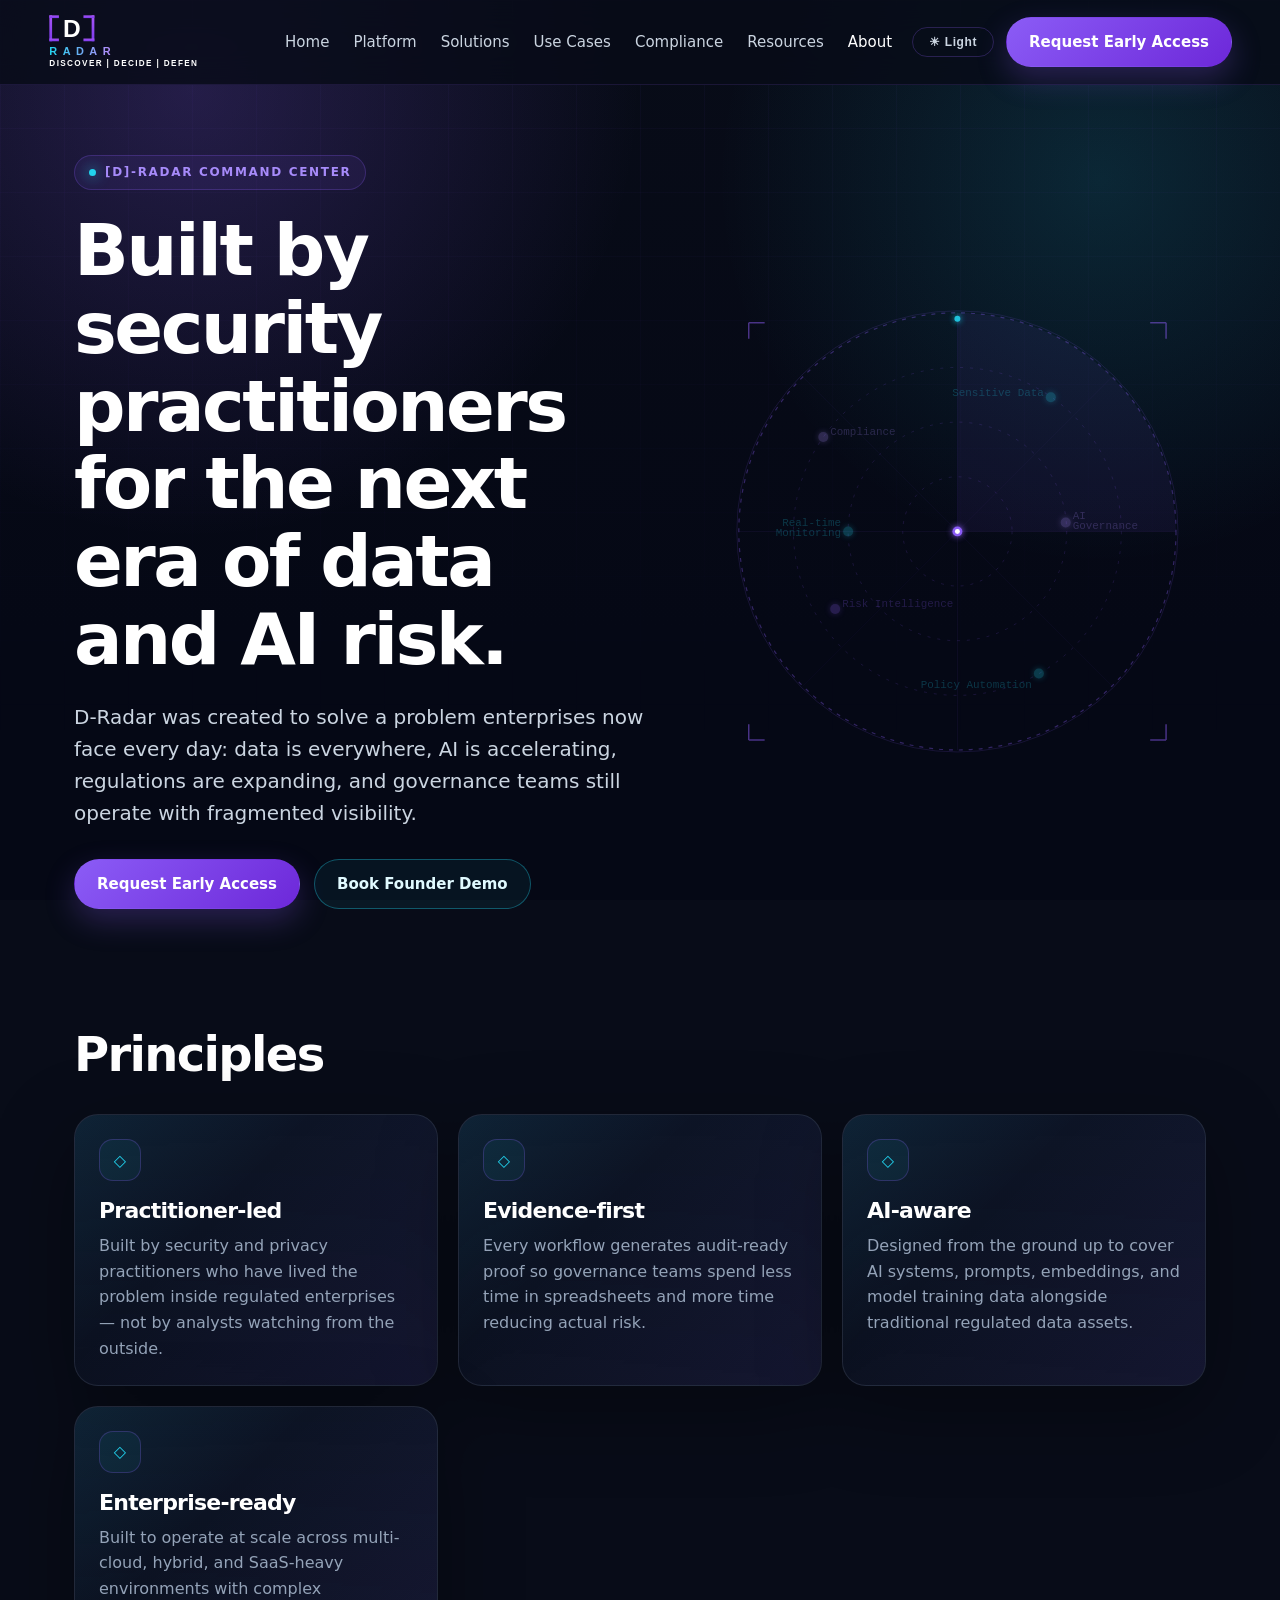
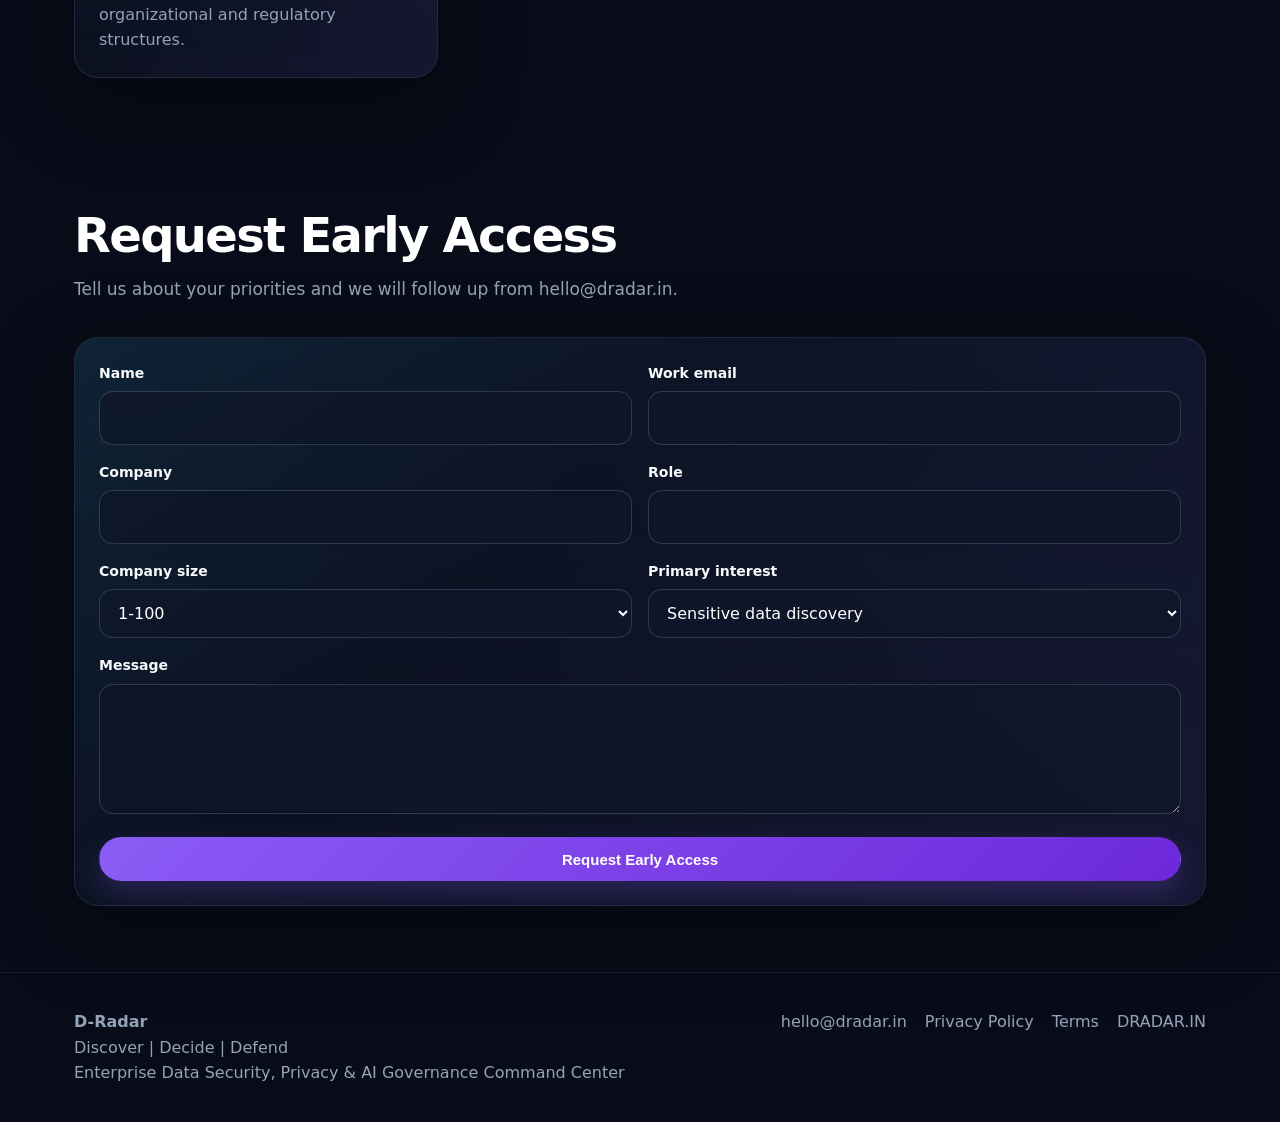
==== about.html @ 96e8c616 "Move Sensitive Data and Risk Intelligence labels inside radar circle Flipped text-anchor direction s" ====
<!DOCTYPE html><html lang="en"><head><meta charset="UTF-8"><meta name="viewport" content="width=device-width, initial-scale=1.0"><title>About & Contact — D-Radar</title><meta name="description" content="Learn about D-Radar and request early access or a founder demo."><meta property="og:title" content="About & Contact — D-Radar"><meta property="og:description" content="Learn about D-Radar and request early access or a founder demo."><meta property="og:type" content="website"><meta property="og:url" content="https://dradar.in/about.html"><meta property="og:site_name" content="D-Radar"><link rel="canonical" href="https://dradar.in/about.html"><link rel="stylesheet" href="styles.css"></head><body><a class="skip-link" href="#main">Skip to content</a><header class="navbar"><div class="nav-inner"><a class="logo" href="index.html" aria-label="D-Radar home"><svg viewBox="0 0 220 82" fill="none" xmlns="http://www.w3.org/2000/svg" aria-hidden="true"><defs><linearGradient id="bracketGrad" x1="0" y1="0" x2="0" y2="1"><stop offset="0%" stop-color="#a855f7"/><stop offset="100%" stop-color="#7c3aed"/></linearGradient><linearGradient id="textGrad" x1="0" y1="0" x2="1" y2="0"><stop offset="0%" stop-color="#22d3ee"/><stop offset="100%" stop-color="#c084fc"/></linearGradient></defs><rect x="2" y="2" width="4" height="38" fill="url(#bracketGrad)"/><rect x="2" y="2" width="14" height="4" fill="url(#bracketGrad)"/><rect x="2" y="36" width="14" height="4" fill="url(#bracketGrad)"/><rect x="64" y="2" width="4" height="38" fill="url(#bracketGrad)"/><rect x="52" y="2" width="16" height="4" fill="url(#bracketGrad)"/><rect x="52" y="36" width="16" height="4" fill="url(#bracketGrad)"/><text x="35" y="34" font-family="Arial Black,Arial,sans-serif" font-weight="900" font-size="36" fill="white" text-anchor="middle" class="logo-d">D</text><text x="2" y="60" font-family="Arial,sans-serif" font-weight="700" font-size="16" fill="url(#textGrad)" letter-spacing="8">RADAR</text><text x="2" y="77" font-family="Arial,sans-serif" font-weight="700" font-size="12" fill="white" letter-spacing="2" class="logo-tagline">DISCOVER | DECIDE | DEFEND</text></svg></a><nav class="nav-links" id="nav-links" aria-label="Primary navigation"><a href="index.html">Home</a><a href="platform.html" >Platform</a><a href="solutions.html" >Solutions</a><a href="use-cases.html" >Use Cases</a><a href="compliance.html" >Compliance</a><a href="resources.html" >Resources</a><a href="about.html" aria-current="page">About</a></nav><div class="nav-actions"><button id="theme-toggle" class="theme-toggle">☀ Light</button><a class="btn btn-primary" href="about.html#contact">Request Early Access</a><button class="menu-toggle" type="button" aria-label="Open navigation menu" aria-controls="nav-links" aria-expanded="false">Menu</button></div></div></header><main id="main"><section class="hero"><div class="container hero-grid"><div><span class="eyebrow"><span class="dot"></span>[D]-Radar Command Center</span><h1>Built by security practitioners for the next era of data and AI risk.</h1><p class="lead">D-Radar was created to solve a problem enterprises now face every day: data is everywhere, AI is accelerating, regulations are expanding, and governance teams still operate with fragmented visibility.</p><div class="hero-actions"><a class="btn btn-primary" href="about.html#contact">Request Early Access</a><a class="btn btn-secondary" href="about.html#contact">Book Founder Demo</a></div></div><div class="radar-panel" aria-hidden="true"><svg class="radar-svg-panel" viewBox="0 0 500 500" fill="none" xmlns="http://www.w3.org/2000/svg"><defs><filter id="pLG" x="-50%" y="-50%" width="200%" height="200%"><feGaussianBlur stdDeviation="3" result="blur"/><feMerge><feMergeNode in="blur"/><feMergeNode in="SourceGraphic"/></feMerge></filter><filter id="pBG" x="-100%" y="-100%" width="300%" height="300%"><feGaussianBlur stdDeviation="3" result="blur"/><feMerge><feMergeNode in="blur"/><feMergeNode in="SourceGraphic"/></feMerge></filter><clipPath id="pClip"><circle cx="250" cy="250" r="220"/></clipPath></defs><circle cx="250" cy="250" r="222" stroke="#8b5cf6" stroke-width="1" stroke-opacity="0.15"/><circle cx="250" cy="250" r="220" stroke="#8b5cf6" stroke-width="1.2" stroke-opacity="0.35" stroke-dasharray="4 6"/><circle cx="250" cy="250" r="165" stroke="#8b5cf6" stroke-width="0.8" stroke-opacity="0.2" stroke-dasharray="3 7"/><circle cx="250" cy="250" r="110" stroke="#8b5cf6" stroke-width="0.8" stroke-opacity="0.2" stroke-dasharray="3 7"/><circle cx="250" cy="250" r="55" stroke="#8b5cf6" stroke-width="0.8" stroke-opacity="0.2" stroke-dasharray="3 7"/><line x1="30" y1="250" x2="470" y2="250" stroke="#8b5cf6" stroke-width="0.5" stroke-opacity="0.15"/><line x1="250" y1="30" x2="250" y2="470" stroke="#8b5cf6" stroke-width="0.5" stroke-opacity="0.15"/><line x1="94" y1="94" x2="406" y2="406" stroke="#8b5cf6" stroke-width="0.4" stroke-opacity="0.1"/><line x1="406" y1="94" x2="94" y2="406" stroke="#8b5cf6" stroke-width="0.4" stroke-opacity="0.1"/><g class="ssweep" style="transform-origin:250px 250px"><path d="M250,250 L250,30 A220,220,0,0,1,470,250 Z" fill="#8b5cf6" fill-opacity="0.07" clip-path="url(#pClip)"/><line x1="250" y1="250" x2="250" y2="32" stroke="#22d3ee" stroke-width="1.8" stroke-linecap="round" filter="url(#pLG)" stroke-opacity="0.95"/><circle cx="250" cy="36" r="3" fill="#22d3ee" filter="url(#pBG)" opacity="0.9"/></g><g class="sblip" style="animation-delay:0.58s"><circle cx="344" cy="115" r="5" fill="#22d3ee" filter="url(#pBG)"/><text x="337" y="114" font-size="11" fill="#22d3ee" fill-opacity="0.9" font-family="monospace" text-anchor="end" class="rl">Sensitive Data</text></g><g class="sblip" style="animation-delay:1.58s"><circle cx="359" cy="241" r="5" fill="#a78bfa" filter="url(#pBG)"/><text font-size="11" fill="#a78bfa" fill-opacity="0.9" font-family="monospace" text-anchor="start" class="rl"><tspan x="366" y="238">AI</tspan><tspan x="366" dy="10">Governance</tspan></text></g><g class="sblip" style="animation-delay:2.50s"><circle cx="332" cy="393" r="5" fill="#22d3ee" filter="url(#pBG)"/><text x="325" y="408" font-size="11" fill="#22d3ee" fill-opacity="0.9" font-family="monospace" text-anchor="end" class="rl">Policy Automation</text></g><g class="sblip" style="animation-delay:3.50s"><circle cx="127" cy="328" r="5" fill="#8b5cf6" filter="url(#pBG)"/><text x="134" y="326" font-size="11" fill="#8b5cf6" fill-opacity="0.9" font-family="monospace" text-anchor="start" class="rl">Risk Intelligence</text></g><g class="sblip" style="animation-delay:4.50s"><circle cx="140" cy="250" r="5" fill="#22d3ee" filter="url(#pBG)"/><text font-size="11" fill="#22d3ee" fill-opacity="0.9" font-family="monospace" text-anchor="end" class="rl"><tspan x="133" y="245">Real-time</tspan><tspan x="133" dy="10">Monitoring</tspan></text></g><g class="sblip" style="animation-delay:5.08s"><circle cx="115" cy="155" r="5" fill="#a78bfa" filter="url(#pBG)"/><text x="122" y="153" font-size="11" fill="#a78bfa" fill-opacity="0.9" font-family="monospace" text-anchor="start" class="rl">Compliance</text></g><circle cx="250" cy="250" r="5" fill="#8b5cf6" filter="url(#pBG)"/><circle cx="250" cy="250" r="2.5" fill="#fff"/><g stroke="#8b5cf6" stroke-width="1.5" stroke-opacity="0.5"><path d="M40,40 L40,56 M40,40 L56,40"/><path d="M460,40 L460,56 M460,40 L444,40"/><path d="M40,460 L40,444 M40,460 L56,460"/><path d="M460,460 L460,444 M460,460 L444,460"/></g></svg></div></div></section><section class="section"><div class="container"><div class="section-head"><h2>Principles</h2></div><div class="grid grid-3 "><article class="card"><div class="icon">◇</div><h3>Practitioner-led</h3><p>Built by security and privacy practitioners who have lived the problem inside regulated enterprises — not by analysts watching from the outside.</p></article><article class="card"><div class="icon">◇</div><h3>Evidence-first</h3><p>Every workflow generates audit-ready proof so governance teams spend less time in spreadsheets and more time reducing actual risk.</p></article><article class="card"><div class="icon">◇</div><h3>AI-aware</h3><p>Designed from the ground up to cover AI systems, prompts, embeddings, and model training data alongside traditional regulated data assets.</p></article><article class="card"><div class="icon">◇</div><h3>Enterprise-ready</h3><p>Built to operate at scale across multi-cloud, hybrid, and SaaS-heavy environments with complex organizational and regulatory structures.</p></article></div></div></section><section class="section" id="contact"><div class="container"><div class="section-head"><h2>Request Early Access</h2><p>Tell us about your priorities and we will follow up from hello@dradar.in.</p></div><form class="card form" aria-label="Early access contact form" action="mailto:hello@dradar.in" method="POST" enctype="text/plain"><div class="form-row"><div class="field"><label for="name">Name</label><input id="name" name="name" autocomplete="name" required></div><div class="field"><label for="email">Work email</label><input id="email" name="email" type="email" autocomplete="email" required></div></div><div class="form-row"><div class="field"><label for="company">Company</label><input id="company" name="company" autocomplete="organization"></div><div class="field"><label for="role">Role</label><input id="role" name="role" autocomplete="organization-title"></div></div><div class="form-row"><div class="field"><label for="size">Company size</label><select id="size" name="size"><option>1-100</option><option>101-1,000</option><option>1,001-10,000</option><option>10,000+</option></select></div><div class="field"><label for="interest">Primary interest</label><select id="interest" name="interest"><option>Sensitive data discovery</option><option>AI governance</option><option>Compliance evidence</option><option>Privacy operations</option><option>Founder demo</option></select></div></div><div class="field"><label for="message">Message</label><textarea id="message" name="message"></textarea></div><button class="btn btn-primary" type="submit">Request Early Access</button></form></div></section></main><footer class="footer"><div class="container footer-grid"><div><strong>D-Radar</strong><p>Discover | Decide | Defend</p><p>Enterprise Data Security, Privacy & AI Governance Command Center</p></div><div class="footer-links"><a href="mailto:hello@dradar.in">hello@dradar.in</a><a href="privacy.html">Privacy Policy</a><a href="terms.html">Terms</a><span>DRADAR.IN</span></div></div></footer><script src="script.js"></script></body></html>
---- styles.css ----
:root{--bg:#080c18;--bg2:#0d1221;--panel:rgba(15,23,42,.72);--panel2:rgba(30,41,59,.52);--purple:#8b5cf6;--purple2:#a78bfa;--cyan:#22d3ee;--text:#f8fafc;--muted:#94a3b8;--soft:#cbd5e1;--border:rgba(139,92,246,.25);--line:rgba(34,211,238,.18);--shadow:0 24px 80px rgba(0,0,0,.35)}*{box-sizing:border-box}html{scroll-behavior:smooth}body{margin:0;font-family:Inter,ui-sans-serif,system-ui,-apple-system,BlinkMacSystemFont,"Segoe UI",sans-serif;background:var(--bg);color:var(--text);line-height:1.6;overflow-x:hidden}body:before{content:"";position:fixed;inset:0;z-index:-2;background:radial-gradient(circle at 15% 10%,rgba(139,92,246,.22),transparent 28rem),radial-gradient(circle at 86% 20%,rgba(34,211,238,.14),transparent 24rem),linear-gradient(180deg,var(--bg),#050815 70%)}body:after{content:"";position:fixed;inset:0;z-index:-1;background-image:linear-gradient(rgba(139,92,246,.045) 1px,transparent 1px),linear-gradient(90deg,rgba(139,92,246,.045) 1px,transparent 1px);background-size:64px 64px;mask-image:linear-gradient(to bottom,black,transparent 85%);pointer-events:none}a{color:inherit}p{margin:0;color:var(--muted)}.skip-link{position:absolute;left:-999px;top:12px;z-index:999;background:var(--cyan);color:#03131a;padding:10px 14px;border-radius:10px}.skip-link:focus{left:12px}.navbar{position:sticky;top:0;z-index:100;background:rgba(8,12,24,.82);backdrop-filter:blur(16px);border-bottom:1px solid rgba(139,92,246,.14)}.nav-inner{padding:14px 48px;display:flex;align-items:center;gap:20px}.logo{display:flex;align-items:center;text-decoration:none}.logo svg{width:150px;height:auto}.nav-links{display:flex;align-items:center;gap:24px;margin-left:auto}.nav-links a{font-size:15px;color:var(--soft);text-decoration:none}.nav-links a:hover,.nav-links a[aria-current=page]{color:#fff}.nav-actions{display:flex;gap:12px;align-items:center}.menu-toggle{display:none;background:transparent;border:1px solid var(--border);color:#fff;border-radius:12px;padding:9px 11px}.btn{display:inline-flex;align-items:center;justify-content:center;gap:8px;border:1px solid transparent;border-radius:999px;padding:12px 22px;font-weight:800;font-size:15px;text-decoration:none;cursor:pointer;transition:.2s ease;min-height:44px}.btn-primary{background:linear-gradient(135deg,var(--purple),#6d28d9);color:#fff;box-shadow:0 12px 30px rgba(139,92,246,.25)}.btn-primary:hover{transform:translateY(-1px);box-shadow:0 16px 36px rgba(139,92,246,.34)}.btn-secondary{border-color:rgba(34,211,238,.35);color:#e0faff;background:rgba(34,211,238,.06)}.btn-secondary:hover{border-color:var(--cyan);background:rgba(34,211,238,.12)}main{min-height:70vh}.container{max-width:1180px;margin:auto;padding:0 24px}.section{padding:66px 0}.hero{padding:70px 0 54px}.hero-grid{display:grid;grid-template-columns:1.08fr .92fr;gap:52px;align-items:center}.eyebrow,.badge{display:inline-flex;align-items:center;gap:9px;width:max-content;max-width:100%;padding:7px 14px;border:1px solid var(--border);border-radius:999px;background:rgba(139,92,246,.08);color:var(--purple2);font-size:12px;letter-spacing:.14em;text-transform:uppercase;font-weight:900}.dot{width:7px;height:7px;border-radius:50%;background:var(--cyan);box-shadow:0 0 14px var(--cyan)}h1,h2,h3{margin:0;color:#fff;line-height:1.08;letter-spacing:-.035em}h1{font-size:clamp(40px,6vw,72px);margin-top:22px}h2{font-size:clamp(30px,4vw,48px)}h3{font-size:22px}.lead{font-size:clamp(17px,2vw,20px);color:var(--soft);max-width:760px;margin-top:22px}.audience{margin-top:18px;color:#e2e8f0;font-weight:700}.hero-actions{display:flex;flex-wrap:wrap;gap:14px;margin-top:30px}.section-head{max-width:790px;margin-bottom:34px}.section-head p{margin-top:14px;font-size:17px}.grid{display:grid;gap:20px}.grid-3{grid-template-columns:repeat(3,1fr)}.grid-2{grid-template-columns:repeat(2,1fr)}.card{position:relative;overflow:hidden;padding:24px;border:1px solid rgba(148,163,184,.16);border-radius:24px;background:linear-gradient(180deg,rgba(15,23,42,.78),rgba(15,23,42,.46));box-shadow:var(--shadow)}.card:before{content:"";position:absolute;inset:0;background:linear-gradient(135deg,rgba(34,211,238,.08),transparent 38%,rgba(139,92,246,.08));pointer-events:none}.card>*{position:relative}.card p{margin-top:10px}.icon{width:42px;height:42px;border-radius:14px;border:1px solid var(--border);display:grid;place-items:center;color:var(--cyan);background:rgba(34,211,238,.06);margin-bottom:18px}.radar-panel{position:relative;min-height:460px;overflow:visible}.radar-svg-panel{width:100%;height:100%;overflow:visible;display:block}.ssweep{transform-origin:250px 250px;animation:sweep 6s linear infinite}.sblip{animation:sblip-flash 6s ease-out infinite;opacity:.25}@keyframes sblip-flash{0%{opacity:1}15%{opacity:.7}40%{opacity:.25}100%{opacity:.25}}.radar{position:absolute;inset:35px;border:1px dashed rgba(34,211,238,.28);border-radius:50%;background:repeating-radial-gradient(circle,transparent 0 62px,rgba(139,92,246,.18) 63px 64px)}.radar:before{content:"";position:absolute;inset:50%;width:50%;height:2px;background:linear-gradient(90deg,var(--cyan),transparent);transform-origin:left;animation:sweep 8s linear infinite}.radar:after{content:"";position:absolute;inset:20%;border:1px solid rgba(139,92,246,.18);border-radius:50%}@keyframes sweep{to{transform:rotate(360deg)}}.blip{position:absolute;width:10px;height:10px;border-radius:50%;background:var(--cyan);box-shadow:0 0 18px var(--cyan)}.b1{left:66%;top:22%}.b2{left:28%;top:58%;background:var(--purple2)}.b3{left:58%;top:72%}.term{position:absolute;font-size:11px;font-weight:700;letter-spacing:.08em;text-transform:uppercase;padding:5px 10px;border-radius:999px;background:rgba(15,23,42,.82);border:1px solid rgba(139,92,246,.32);color:var(--purple2);white-space:nowrap;animation:pulse 3s ease-in-out infinite}.term:nth-child(odd){color:var(--cyan);border-color:rgba(34,211,238,.32)}@keyframes pulse{0%,100%{opacity:.7}50%{opacity:1}}.t1{top:8%;left:12%}.t2{top:8%;right:10%}.t3{top:32%;right:5%}.t4{bottom:30%;right:7%}.t5{bottom:10%;right:14%}.t6{bottom:10%;left:10%}.t7{bottom:30%;left:5%}.t8{top:32%;left:6%}.problem{font-size:18px;color:var(--soft);padding:30px}.layer-list{counter-reset:layer}.layer{display:grid;grid-template-columns:auto 1fr;gap:18px;align-items:start}.layer:before{counter-increment:layer;content:"0" counter(layer);font-weight:900;color:var(--cyan);font-size:14px;letter-spacing:.12em}.cta-section{margin:84px 0;padding:42px;border-radius:30px;border:1px solid var(--border);background:linear-gradient(135deg,rgba(139,92,246,.2),rgba(34,211,238,.08));display:flex;align-items:center;justify-content:space-between;gap:24px}.footer{border-top:1px solid rgba(139,92,246,.14);padding:36px 0;color:var(--muted)}.footer-grid{display:flex;justify-content:space-between;gap:24px;flex-wrap:wrap}.footer a{color:var(--muted);text-decoration:none}.footer a:hover{color:var(--purple2)}.footer-links{display:flex;gap:18px;flex-wrap:wrap}.form{display:grid;gap:16px}.form-row{display:grid;grid-template-columns:1fr 1fr;gap:16px}.field label{display:block;font-weight:800;font-size:14px;margin-bottom:7px}.field input,.field select,.field textarea{width:100%;border:1px solid rgba(148,163,184,.25);background:rgba(15,23,42,.76);color:#fff;border-radius:14px;padding:13px 14px;font:inherit}.field textarea{min-height:130px;resize:vertical}.field input:focus,.field select:focus,.field textarea:focus{outline:2px solid rgba(34,211,238,.55);outline-offset:2px}.notice{border-left:3px solid var(--cyan);padding:18px 20px;background:rgba(34,211,238,.07);border-radius:16px;color:var(--soft)}.theme-toggle{background:transparent;border:1px solid var(--border);color:var(--soft);border-radius:999px;padding:7px 16px;font-size:12px;font-weight:700;cursor:pointer;letter-spacing:.05em;transition:.2s;white-space:nowrap}.theme-toggle:hover{background:rgba(139,92,246,.1)}body.light{background:#f8f9ff;color:#1e1b4b}body.light:before{background:radial-gradient(circle at 15% 10%,rgba(79,70,229,.1),transparent 28rem),radial-gradient(circle at 86% 20%,rgba(99,102,241,.07),transparent 24rem),linear-gradient(180deg,#f8f9ff,#eef2ff 70%)}body.light:after{background-image:linear-gradient(rgba(79,70,229,.04) 1px,transparent 1px),linear-gradient(90deg,rgba(79,70,229,.04) 1px,transparent 1px)}body.light p{color:#64748b}body.light .navbar{background:rgba(255,255,255,.95);border-bottom-color:rgba(79,70,229,.15)}body.light .nav-links a{color:#374151}body.light .nav-links a:hover,body.light .nav-links a[aria-current=page]{color:#4f46e5}body.light h1,body.light h2,body.light h3{color:#1e1b4b}body.light .lead{color:#374151}body.light .soft{color:#374151}body.light .eyebrow,body.light .badge{background:rgba(79,70,229,.08);border-color:rgba(79,70,229,.25);color:#4f46e5}body.light .dot{background:#4f46e5;box-shadow:0 0 14px #4f46e5}body.light .card{background:linear-gradient(180deg,#fff,#f0f4ff);border-color:rgba(79,70,229,.15)}body.light .card:before{background:linear-gradient(135deg,rgba(79,70,229,.06),transparent 38%,rgba(99,102,241,.04))}body.light .icon{background:rgba(79,70,229,.08);border-color:rgba(79,70,229,.25);color:#4f46e5}body.light .btn-primary{background:linear-gradient(135deg,#4f46e5,#4338ca);box-shadow:0 12px 30px rgba(79,70,229,.25)}body.light .btn-secondary{border-color:rgba(79,70,229,.35);color:#1e1b4b;background:rgba(79,70,229,.06)}body.light .btn-secondary:hover{border-color:#4f46e5;background:rgba(79,70,229,.12)}body.light .footer{border-top-color:rgba(79,70,229,.14)}body.light .footer p,body.light .footer span,body.light .footer-links a{color:#64748b}body.light .footer-links a:hover{color:#4f46e5}body.light .cta-section{background:linear-gradient(135deg,rgba(79,70,229,.12),rgba(99,102,241,.05));border-color:rgba(79,70,229,.2)}body.light .problem{color:#374151}body.light .section-head p{color:#64748b}body.light .field input,body.light .field select,body.light .field textarea{background:#fff;border-color:rgba(79,70,229,.25);color:#1e1b4b}body.light .notice{background:rgba(79,70,229,.07);color:#374151}body.light .theme-toggle{border-color:rgba(79,70,229,.3);color:#4f46e5}body.light .menu-toggle{border-color:rgba(79,70,229,.3);color:#1e1b4b}body.light .radar-svg-panel text{fill:#1e1b4b !important;fill-opacity:1 !important}body.light .rl{fill:#1e1b4b !important;fill-opacity:1 !important}body.light .radar-svg text{fill:#1e1b4b !important;fill-opacity:1 !important}body.light .sblip{opacity:1 !important;animation:none !important}body.light .radar-svg-panel text{fill:#0f172a !important;fill-opacity:1 !important}body.light .rl{fill:#0f172a !important;fill-opacity:1 !important}body.light .sblip circle,body.light .blip{opacity:0.9}body.light .logo-d{fill:#1e1b4b}body.light .logo-tagline{fill:#000000 !important}body.light .lead{color:#374151}body.light .section-head p{color:#374151}body.light .card{background:linear-gradient(180deg,#fff,#f0f4ff);border-color:rgba(79,70,229,.15)}body.light .card h3{color:#1e1b4b}body.light .card p{color:#374151}body.light .notice{background:rgba(79,70,229,.07);border-left-color:#4f46e5;color:#374151}@media(max-width:900px){.menu-toggle{display:inline-flex}.nav-links{position:absolute;left:16px;right:16px;top:76px;display:none;flex-direction:column;align-items:flex-start;padding:18px;border:1px solid var(--border);border-radius:18px;background:#0b1020}.nav-links.open{display:flex}.nav-actions .btn{display:none}.hero-grid,.grid-3,.grid-2{grid-template-columns:1fr}.hero{padding-top:66px}.radar-panel{min-height:360px}.cta-section{align-items:flex-start;flex-direction:column}.form-row{grid-template-columns:1fr}}@media(max-width:560px){.nav-inner,.container{padding-left:18px;padding-right:18px}.section{padding:58px 0}.logo svg{width:126px}.hero-actions{flex-direction:column}.btn{width:100%}.card{padding:20px}.radar-panel{min-height:300px}h1{font-size:39px}}
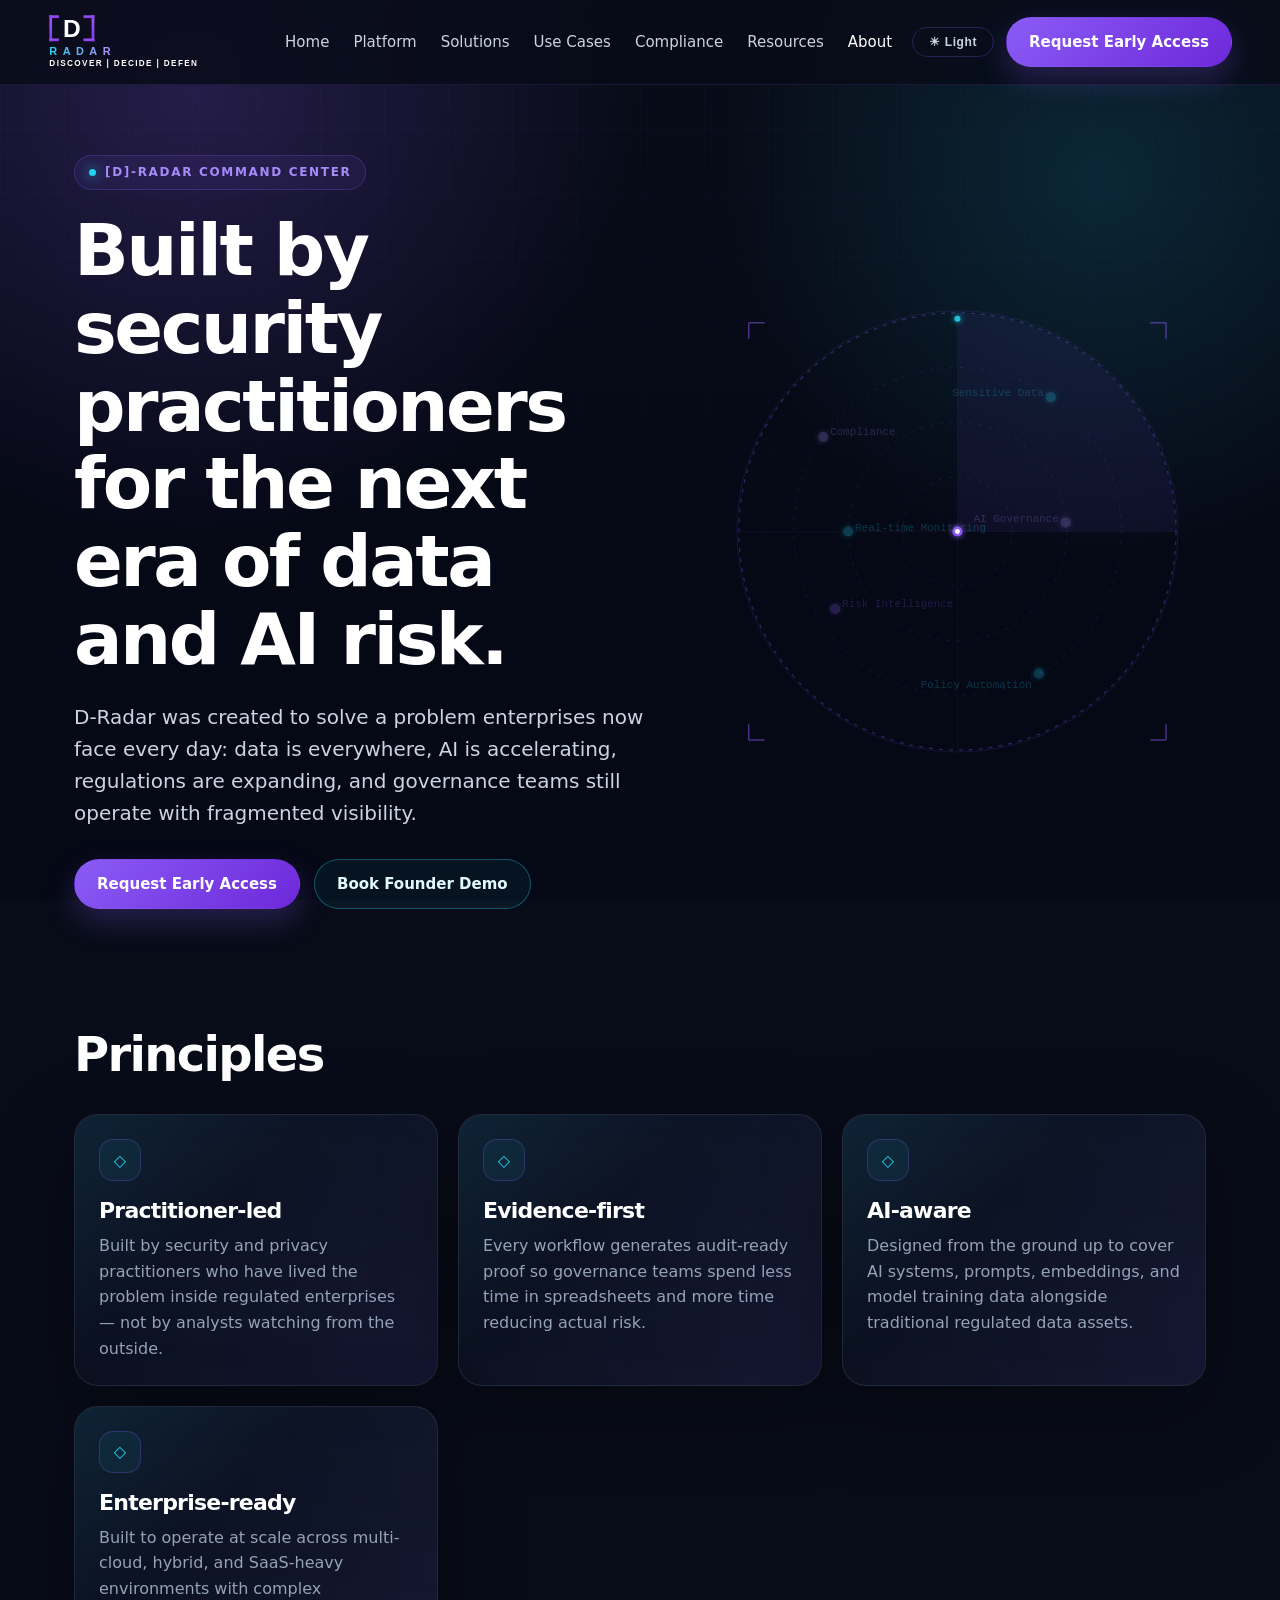
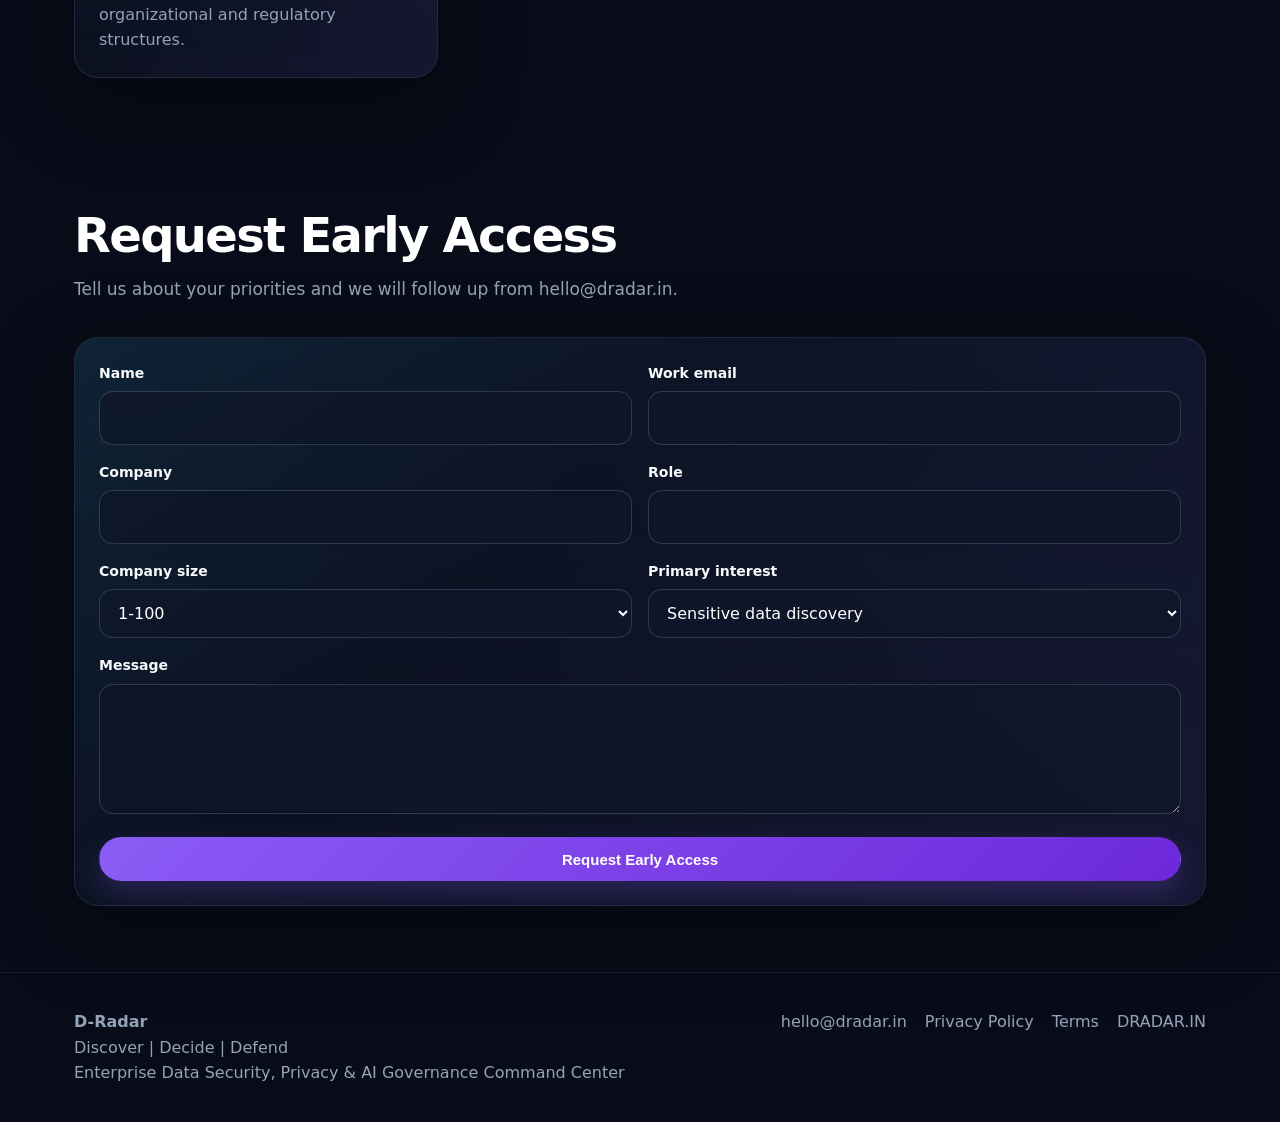
==== commit f5bd9d1f: "Fix text wrapping for Real-time Monitoring and AI Governance radar labels Both labels now render on " ====
--- a/about.html
+++ b/about.html
@@ -1 +1 @@
-<!DOCTYPE html><html lang="en"><head><meta charset="UTF-8"><meta name="viewport" content="width=device-width, initial-scale=1.0"><title>About & Contact — D-Radar</title><meta name="description" content="Learn about D-Radar and request early access or a founder demo."><meta property="og:title" content="About & Contact — D-Radar"><meta property="og:description" content="Learn about D-Radar and request early access or a founder demo."><meta property="og:type" content="website"><meta property="og:url" content="https://dradar.in/about.html"><meta property="og:site_name" content="D-Radar"><link rel="canonical" href="https://dradar.in/about.html"><link rel="stylesheet" href="styles.css"></head><body><a class="skip-link" href="#main">Skip to content</a><header class="navbar"><div class="nav-inner"><a class="logo" href="index.html" aria-label="D-Radar home"><svg viewBox="0 0 220 82" fill="none" xmlns="http://www.w3.org/2000/svg" aria-hidden="true"><defs><linearGradient id="bracketGrad" x1="0" y1="0" x2="0" y2="1"><stop offset="0%" stop-color="#a855f7"/><stop offset="100%" stop-color="#7c3aed"/></linearGradient><linearGradient id="textGrad" x1="0" y1="0" x2="1" y2="0"><stop offset="0%" stop-color="#22d3ee"/><stop offset="100%" stop-color="#c084fc"/></linearGradient></defs><rect x="2" y="2" width="4" height="38" fill="url(#bracketGrad)"/><rect x="2" y="2" width="14" height="4" fill="url(#bracketGrad)"/><rect x="2" y="36" width="14" height="4" fill="url(#bracketGrad)"/><rect x="64" y="2" width="4" height="38" fill="url(#bracketGrad)"/><rect x="52" y="2" width="16" height="4" fill="url(#bracketGrad)"/><rect x="52" y="36" width="16" height="4" fill="url(#bracketGrad)"/><text x="35" y="34" font-family="Arial Black,Arial,sans-serif" font-weight="900" font-size="36" fill="white" text-anchor="middle" class="logo-d">D</text><text x="2" y="60" font-family="Arial,sans-serif" font-weight="700" font-size="16" fill="url(#textGrad)" letter-spacing="8">RADAR</text><text x="2" y="77" font-family="Arial,sans-serif" font-weight="700" font-size="12" fill="white" letter-spacing="2" class="logo-tagline">DISCOVER | DECIDE | DEFEND</text></svg></a><nav class="nav-links" id="nav-links" aria-label="Primary navigation"><a href="index.html">Home</a><a href="platform.html" >Platform</a><a href="solutions.html" >Solutions</a><a href="use-cases.html" >Use Cases</a><a href="compliance.html" >Compliance</a><a href="resources.html" >Resources</a><a href="about.html" aria-current="page">About</a></nav><div class="nav-actions"><button id="theme-toggle" class="theme-toggle">☀ Light</button><a class="btn btn-primary" href="about.html#contact">Request Early Access</a><button class="menu-toggle" type="button" aria-label="Open navigation menu" aria-controls="nav-links" aria-expanded="false">Menu</button></div></div></header><main id="main"><section class="hero"><div class="container hero-grid"><div><span class="eyebrow"><span class="dot"></span>[D]-Radar Command Center</span><h1>Built by security practitioners for the next era of data and AI risk.</h1><p class="lead">D-Radar was created to solve a problem enterprises now face every day: data is everywhere, AI is accelerating, regulations are expanding, and governance teams still operate with fragmented visibility.</p><div class="hero-actions"><a class="btn btn-primary" href="about.html#contact">Request Early Access</a><a class="btn btn-secondary" href="about.html#contact">Book Founder Demo</a></div></div><div class="radar-panel" aria-hidden="true"><svg class="radar-svg-panel" viewBox="0 0 500 500" fill="none" xmlns="http://www.w3.org/2000/svg"><defs><filter id="pLG" x="-50%" y="-50%" width="200%" height="200%"><feGaussianBlur stdDeviation="3" result="blur"/><feMerge><feMergeNode in="blur"/><feMergeNode in="SourceGraphic"/></feMerge></filter><filter id="pBG" x="-100%" y="-100%" width="300%" height="300%"><feGaussianBlur stdDeviation="3" result="blur"/><feMerge><feMergeNode in="blur"/><feMergeNode in="SourceGraphic"/></feMerge></filter><clipPath id="pClip"><circle cx="250" cy="250" r="220"/></clipPath></defs><circle cx="250" cy="250" r="222" stroke="#8b5cf6" stroke-width="1" stroke-opacity="0.15"/><circle cx="250" cy="250" r="220" stroke="#8b5cf6" stroke-width="1.2" stroke-opacity="0.35" stroke-dasharray="4 6"/><circle cx="250" cy="250" r="165" stroke="#8b5cf6" stroke-width="0.8" stroke-opacity="0.2" stroke-dasharray="3 7"/><circle cx="250" cy="250" r="110" stroke="#8b5cf6" stroke-width="0.8" stroke-opacity="0.2" stroke-dasharray="3 7"/><circle cx="250" cy="250" r="55" stroke="#8b5cf6" stroke-width="0.8" stroke-opacity="0.2" stroke-dasharray="3 7"/><line x1="30" y1="250" x2="470" y2="250" stroke="#8b5cf6" stroke-width="0.5" stroke-opacity="0.15"/><line x1="250" y1="30" x2="250" y2="470" stroke="#8b5cf6" stroke-width="0.5" stroke-opacity="0.15"/><line x1="94" y1="94" x2="406" y2="406" stroke="#8b5cf6" stroke-width="0.4" stroke-opacity="0.1"/><line x1="406" y1="94" x2="94" y2="406" stroke="#8b5cf6" stroke-width="0.4" stroke-opacity="0.1"/><g class="ssweep" style="transform-origin:250px 250px"><path d="M250,250 L250,30 A220,220,0,0,1,470,250 Z" fill="#8b5cf6" fill-opacity="0.07" clip-path="url(#pClip)"/><line x1="250" y1="250" x2="250" y2="32" stroke="#22d3ee" stroke-width="1.8" stroke-linecap="round" filter="url(#pLG)" stroke-opacity="0.95"/><circle cx="250" cy="36" r="3" fill="#22d3ee" filter="url(#pBG)" opacity="0.9"/></g><g class="sblip" style="animation-delay:0.58s"><circle cx="344" cy="115" r="5" fill="#22d3ee" filter="url(#pBG)"/><text x="337" y="114" font-size="11" fill="#22d3ee" fill-opacity="0.9" font-family="monospace" text-anchor="end" class="rl">Sensitive Data</text></g><g class="sblip" style="animation-delay:1.58s"><circle cx="359" cy="241" r="5" fill="#a78bfa" filter="url(#pBG)"/><text font-size="11" fill="#a78bfa" fill-opacity="0.9" font-family="monospace" text-anchor="start" class="rl"><tspan x="366" y="238">AI</tspan><tspan x="366" dy="10">Governance</tspan></text></g><g class="sblip" style="animation-delay:2.50s"><circle cx="332" cy="393" r="5" fill="#22d3ee" filter="url(#pBG)"/><text x="325" y="408" font-size="11" fill="#22d3ee" fill-opacity="0.9" font-family="monospace" text-anchor="end" class="rl">Policy Automation</text></g><g class="sblip" style="animation-delay:3.50s"><circle cx="127" cy="328" r="5" fill="#8b5cf6" filter="url(#pBG)"/><text x="134" y="326" font-size="11" fill="#8b5cf6" fill-opacity="0.9" font-family="monospace" text-anchor="start" class="rl">Risk Intelligence</text></g><g class="sblip" style="animation-delay:4.50s"><circle cx="140" cy="250" r="5" fill="#22d3ee" filter="url(#pBG)"/><text font-size="11" fill="#22d3ee" fill-opacity="0.9" font-family="monospace" text-anchor="end" class="rl"><tspan x="133" y="245">Real-time</tspan><tspan x="133" dy="10">Monitoring</tspan></text></g><g class="sblip" style="animation-delay:5.08s"><circle cx="115" cy="155" r="5" fill="#a78bfa" filter="url(#pBG)"/><text x="122" y="153" font-size="11" fill="#a78bfa" fill-opacity="0.9" font-family="monospace" text-anchor="start" class="rl">Compliance</text></g><circle cx="250" cy="250" r="5" fill="#8b5cf6" filter="url(#pBG)"/><circle cx="250" cy="250" r="2.5" fill="#fff"/><g stroke="#8b5cf6" stroke-width="1.5" stroke-opacity="0.5"><path d="M40,40 L40,56 M40,40 L56,40"/><path d="M460,40 L460,56 M460,40 L444,40"/><path d="M40,460 L40,444 M40,460 L56,460"/><path d="M460,460 L460,444 M460,460 L444,460"/></g></svg></div></div></section><section class="section"><div class="container"><div class="section-head"><h2>Principles</h2></div><div class="grid grid-3 "><article class="card"><div class="icon">◇</div><h3>Practitioner-led</h3><p>Built by security and privacy practitioners who have lived the problem inside regulated enterprises — not by analysts watching from the outside.</p></article><article class="card"><div class="icon">◇</div><h3>Evidence-first</h3><p>Every workflow generates audit-ready proof so governance teams spend less time in spreadsheets and more time reducing actual risk.</p></article><article class="card"><div class="icon">◇</div><h3>AI-aware</h3><p>Designed from the ground up to cover AI systems, prompts, embeddings, and model training data alongside traditional regulated data assets.</p></article><article class="card"><div class="icon">◇</div><h3>Enterprise-ready</h3><p>Built to operate at scale across multi-cloud, hybrid, and SaaS-heavy environments with complex organizational and regulatory structures.</p></article></div></div></section><section class="section" id="contact"><div class="container"><div class="section-head"><h2>Request Early Access</h2><p>Tell us about your priorities and we will follow up from hello@dradar.in.</p></div><form class="card form" aria-label="Early access contact form" action="mailto:hello@dradar.in" method="POST" enctype="text/plain"><div class="form-row"><div class="field"><label for="name">Name</label><input id="name" name="name" autocomplete="name" required></div><div class="field"><label for="email">Work email</label><input id="email" name="email" type="email" autocomplete="email" required></div></div><div class="form-row"><div class="field"><label for="company">Company</label><input id="company" name="company" autocomplete="organization"></div><div class="field"><label for="role">Role</label><input id="role" name="role" autocomplete="organization-title"></div></div><div class="form-row"><div class="field"><label for="size">Company size</label><select id="size" name="size"><option>1-100</option><option>101-1,000</option><option>1,001-10,000</option><option>10,000+</option></select></div><div class="field"><label for="interest">Primary interest</label><select id="interest" name="interest"><option>Sensitive data discovery</option><option>AI governance</option><option>Compliance evidence</option><option>Privacy operations</option><option>Founder demo</option></select></div></div><div class="field"><label for="message">Message</label><textarea id="message" name="message"></textarea></div><button class="btn btn-primary" type="submit">Request Early Access</button></form></div></section></main><footer class="footer"><div class="container footer-grid"><div><strong>D-Radar</strong><p>Discover | Decide | Defend</p><p>Enterprise Data Security, Privacy & AI Governance Command Center</p></div><div class="footer-links"><a href="mailto:hello@dradar.in">hello@dradar.in</a><a href="privacy.html">Privacy Policy</a><a href="terms.html">Terms</a><span>DRADAR.IN</span></div></div></footer><script src="script.js"></script></body></html>+<!DOCTYPE html><html lang="en"><head><meta charset="UTF-8"><meta name="viewport" content="width=device-width, initial-scale=1.0"><title>About & Contact — D-Radar</title><meta name="description" content="Learn about D-Radar and request early access or a founder demo."><meta property="og:title" content="About & Contact — D-Radar"><meta property="og:description" content="Learn about D-Radar and request early access or a founder demo."><meta property="og:type" content="website"><meta property="og:url" content="https://dradar.in/about.html"><meta property="og:site_name" content="D-Radar"><link rel="canonical" href="https://dradar.in/about.html"><link rel="stylesheet" href="styles.css"></head><body><a class="skip-link" href="#main">Skip to content</a><header class="navbar"><div class="nav-inner"><a class="logo" href="index.html" aria-label="D-Radar home"><svg viewBox="0 0 220 82" fill="none" xmlns="http://www.w3.org/2000/svg" aria-hidden="true"><defs><linearGradient id="bracketGrad" x1="0" y1="0" x2="0" y2="1"><stop offset="0%" stop-color="#a855f7"/><stop offset="100%" stop-color="#7c3aed"/></linearGradient><linearGradient id="textGrad" x1="0" y1="0" x2="1" y2="0"><stop offset="0%" stop-color="#22d3ee"/><stop offset="100%" stop-color="#c084fc"/></linearGradient></defs><rect x="2" y="2" width="4" height="38" fill="url(#bracketGrad)"/><rect x="2" y="2" width="14" height="4" fill="url(#bracketGrad)"/><rect x="2" y="36" width="14" height="4" fill="url(#bracketGrad)"/><rect x="64" y="2" width="4" height="38" fill="url(#bracketGrad)"/><rect x="52" y="2" width="16" height="4" fill="url(#bracketGrad)"/><rect x="52" y="36" width="16" height="4" fill="url(#bracketGrad)"/><text x="35" y="34" font-family="Arial Black,Arial,sans-serif" font-weight="900" font-size="36" fill="white" text-anchor="middle" class="logo-d">D</text><text x="2" y="60" font-family="Arial,sans-serif" font-weight="700" font-size="16" fill="url(#textGrad)" letter-spacing="8">RADAR</text><text x="2" y="77" font-family="Arial,sans-serif" font-weight="700" font-size="12" fill="white" letter-spacing="2" class="logo-tagline">DISCOVER | DECIDE | DEFEND</text></svg></a><nav class="nav-links" id="nav-links" aria-label="Primary navigation"><a href="index.html">Home</a><a href="platform.html" >Platform</a><a href="solutions.html" >Solutions</a><a href="use-cases.html" >Use Cases</a><a href="compliance.html" >Compliance</a><a href="resources.html" >Resources</a><a href="about.html" aria-current="page">About</a></nav><div class="nav-actions"><button id="theme-toggle" class="theme-toggle">☀ Light</button><a class="btn btn-primary" href="about.html#contact">Request Early Access</a><button class="menu-toggle" type="button" aria-label="Open navigation menu" aria-controls="nav-links" aria-expanded="false">Menu</button></div></div></header><main id="main"><section class="hero"><div class="container hero-grid"><div><span class="eyebrow"><span class="dot"></span>[D]-Radar Command Center</span><h1>Built by security practitioners for the next era of data and AI risk.</h1><p class="lead">D-Radar was created to solve a problem enterprises now face every day: data is everywhere, AI is accelerating, regulations are expanding, and governance teams still operate with fragmented visibility.</p><div class="hero-actions"><a class="btn btn-primary" href="about.html#contact">Request Early Access</a><a class="btn btn-secondary" href="about.html#contact">Book Founder Demo</a></div></div><div class="radar-panel" aria-hidden="true"><svg class="radar-svg-panel" viewBox="0 0 500 500" fill="none" xmlns="http://www.w3.org/2000/svg"><defs><filter id="pLG" x="-50%" y="-50%" width="200%" height="200%"><feGaussianBlur stdDeviation="3" result="blur"/><feMerge><feMergeNode in="blur"/><feMergeNode in="SourceGraphic"/></feMerge></filter><filter id="pBG" x="-100%" y="-100%" width="300%" height="300%"><feGaussianBlur stdDeviation="3" result="blur"/><feMerge><feMergeNode in="blur"/><feMergeNode in="SourceGraphic"/></feMerge></filter><clipPath id="pClip"><circle cx="250" cy="250" r="220"/></clipPath></defs><circle cx="250" cy="250" r="222" stroke="#8b5cf6" stroke-width="1" stroke-opacity="0.15"/><circle cx="250" cy="250" r="220" stroke="#8b5cf6" stroke-width="1.2" stroke-opacity="0.35" stroke-dasharray="4 6"/><circle cx="250" cy="250" r="165" stroke="#8b5cf6" stroke-width="0.8" stroke-opacity="0.2" stroke-dasharray="3 7"/><circle cx="250" cy="250" r="110" stroke="#8b5cf6" stroke-width="0.8" stroke-opacity="0.2" stroke-dasharray="3 7"/><circle cx="250" cy="250" r="55" stroke="#8b5cf6" stroke-width="0.8" stroke-opacity="0.2" stroke-dasharray="3 7"/><line x1="30" y1="250" x2="470" y2="250" stroke="#8b5cf6" stroke-width="0.5" stroke-opacity="0.15"/><line x1="250" y1="30" x2="250" y2="470" stroke="#8b5cf6" stroke-width="0.5" stroke-opacity="0.15"/><line x1="94" y1="94" x2="406" y2="406" stroke="#8b5cf6" stroke-width="0.4" stroke-opacity="0.1"/><line x1="406" y1="94" x2="94" y2="406" stroke="#8b5cf6" stroke-width="0.4" stroke-opacity="0.1"/><g class="ssweep" style="transform-origin:250px 250px"><path d="M250,250 L250,30 A220,220,0,0,1,470,250 Z" fill="#8b5cf6" fill-opacity="0.07" clip-path="url(#pClip)"/><line x1="250" y1="250" x2="250" y2="32" stroke="#22d3ee" stroke-width="1.8" stroke-linecap="round" filter="url(#pLG)" stroke-opacity="0.95"/><circle cx="250" cy="36" r="3" fill="#22d3ee" filter="url(#pBG)" opacity="0.9"/></g><g class="sblip" style="animation-delay:0.58s"><circle cx="344" cy="115" r="5" fill="#22d3ee" filter="url(#pBG)"/><text x="337" y="114" font-size="11" fill="#22d3ee" fill-opacity="0.9" font-family="monospace" text-anchor="end" class="rl">Sensitive Data</text></g><g class="sblip" style="animation-delay:1.58s"><circle cx="359" cy="241" r="5" fill="#a78bfa" filter="url(#pBG)"/><text font-size="11" fill="#a78bfa" fill-opacity="0.9" font-family="monospace" text-anchor="end" class="rl" x="352" y="241">AI Governance</text></g><g class="sblip" style="animation-delay:2.50s"><circle cx="332" cy="393" r="5" fill="#22d3ee" filter="url(#pBG)"/><text x="325" y="408" font-size="11" fill="#22d3ee" fill-opacity="0.9" font-family="monospace" text-anchor="end" class="rl">Policy Automation</text></g><g class="sblip" style="animation-delay:3.50s"><circle cx="127" cy="328" r="5" fill="#8b5cf6" filter="url(#pBG)"/><text x="134" y="326" font-size="11" fill="#8b5cf6" fill-opacity="0.9" font-family="monospace" text-anchor="start" class="rl">Risk Intelligence</text></g><g class="sblip" style="animation-delay:4.50s"><circle cx="140" cy="250" r="5" fill="#22d3ee" filter="url(#pBG)"/><text font-size="11" fill="#22d3ee" fill-opacity="0.9" font-family="monospace" text-anchor="start" class="rl" x="147" y="250">Real-time Monitoring</text></g><g class="sblip" style="animation-delay:5.08s"><circle cx="115" cy="155" r="5" fill="#a78bfa" filter="url(#pBG)"/><text x="122" y="153" font-size="11" fill="#a78bfa" fill-opacity="0.9" font-family="monospace" text-anchor="start" class="rl">Compliance</text></g><circle cx="250" cy="250" r="5" fill="#8b5cf6" filter="url(#pBG)"/><circle cx="250" cy="250" r="2.5" fill="#fff"/><g stroke="#8b5cf6" stroke-width="1.5" stroke-opacity="0.5"><path d="M40,40 L40,56 M40,40 L56,40"/><path d="M460,40 L460,56 M460,40 L444,40"/><path d="M40,460 L40,444 M40,460 L56,460"/><path d="M460,460 L460,444 M460,460 L444,460"/></g></svg></div></div></section><section class="section"><div class="container"><div class="section-head"><h2>Principles</h2></div><div class="grid grid-3 "><article class="card"><div class="icon">◇</div><h3>Practitioner-led</h3><p>Built by security and privacy practitioners who have lived the problem inside regulated enterprises — not by analysts watching from the outside.</p></article><article class="card"><div class="icon">◇</div><h3>Evidence-first</h3><p>Every workflow generates audit-ready proof so governance teams spend less time in spreadsheets and more time reducing actual risk.</p></article><article class="card"><div class="icon">◇</div><h3>AI-aware</h3><p>Designed from the ground up to cover AI systems, prompts, embeddings, and model training data alongside traditional regulated data assets.</p></article><article class="card"><div class="icon">◇</div><h3>Enterprise-ready</h3><p>Built to operate at scale across multi-cloud, hybrid, and SaaS-heavy environments with complex organizational and regulatory structures.</p></article></div></div></section><section class="section" id="contact"><div class="container"><div class="section-head"><h2>Request Early Access</h2><p>Tell us about your priorities and we will follow up from hello@dradar.in.</p></div><form class="card form" aria-label="Early access contact form" action="mailto:hello@dradar.in" method="POST" enctype="text/plain"><div class="form-row"><div class="field"><label for="name">Name</label><input id="name" name="name" autocomplete="name" required></div><div class="field"><label for="email">Work email</label><input id="email" name="email" type="email" autocomplete="email" required></div></div><div class="form-row"><div class="field"><label for="company">Company</label><input id="company" name="company" autocomplete="organization"></div><div class="field"><label for="role">Role</label><input id="role" name="role" autocomplete="organization-title"></div></div><div class="form-row"><div class="field"><label for="size">Company size</label><select id="size" name="size"><option>1-100</option><option>101-1,000</option><option>1,001-10,000</option><option>10,000+</option></select></div><div class="field"><label for="interest">Primary interest</label><select id="interest" name="interest"><option>Sensitive data discovery</option><option>AI governance</option><option>Compliance evidence</option><option>Privacy operations</option><option>Founder demo</option></select></div></div><div class="field"><label for="message">Message</label><textarea id="message" name="message"></textarea></div><button class="btn btn-primary" type="submit">Request Early Access</button></form></div></section></main><footer class="footer"><div class="container footer-grid"><div><strong>D-Radar</strong><p>Discover | Decide | Defend</p><p>Enterprise Data Security, Privacy & AI Governance Command Center</p></div><div class="footer-links"><a href="mailto:hello@dradar.in">hello@dradar.in</a><a href="privacy.html">Privacy Policy</a><a href="terms.html">Terms</a><span>DRADAR.IN</span></div></div></footer><script src="script.js"></script></body></html>
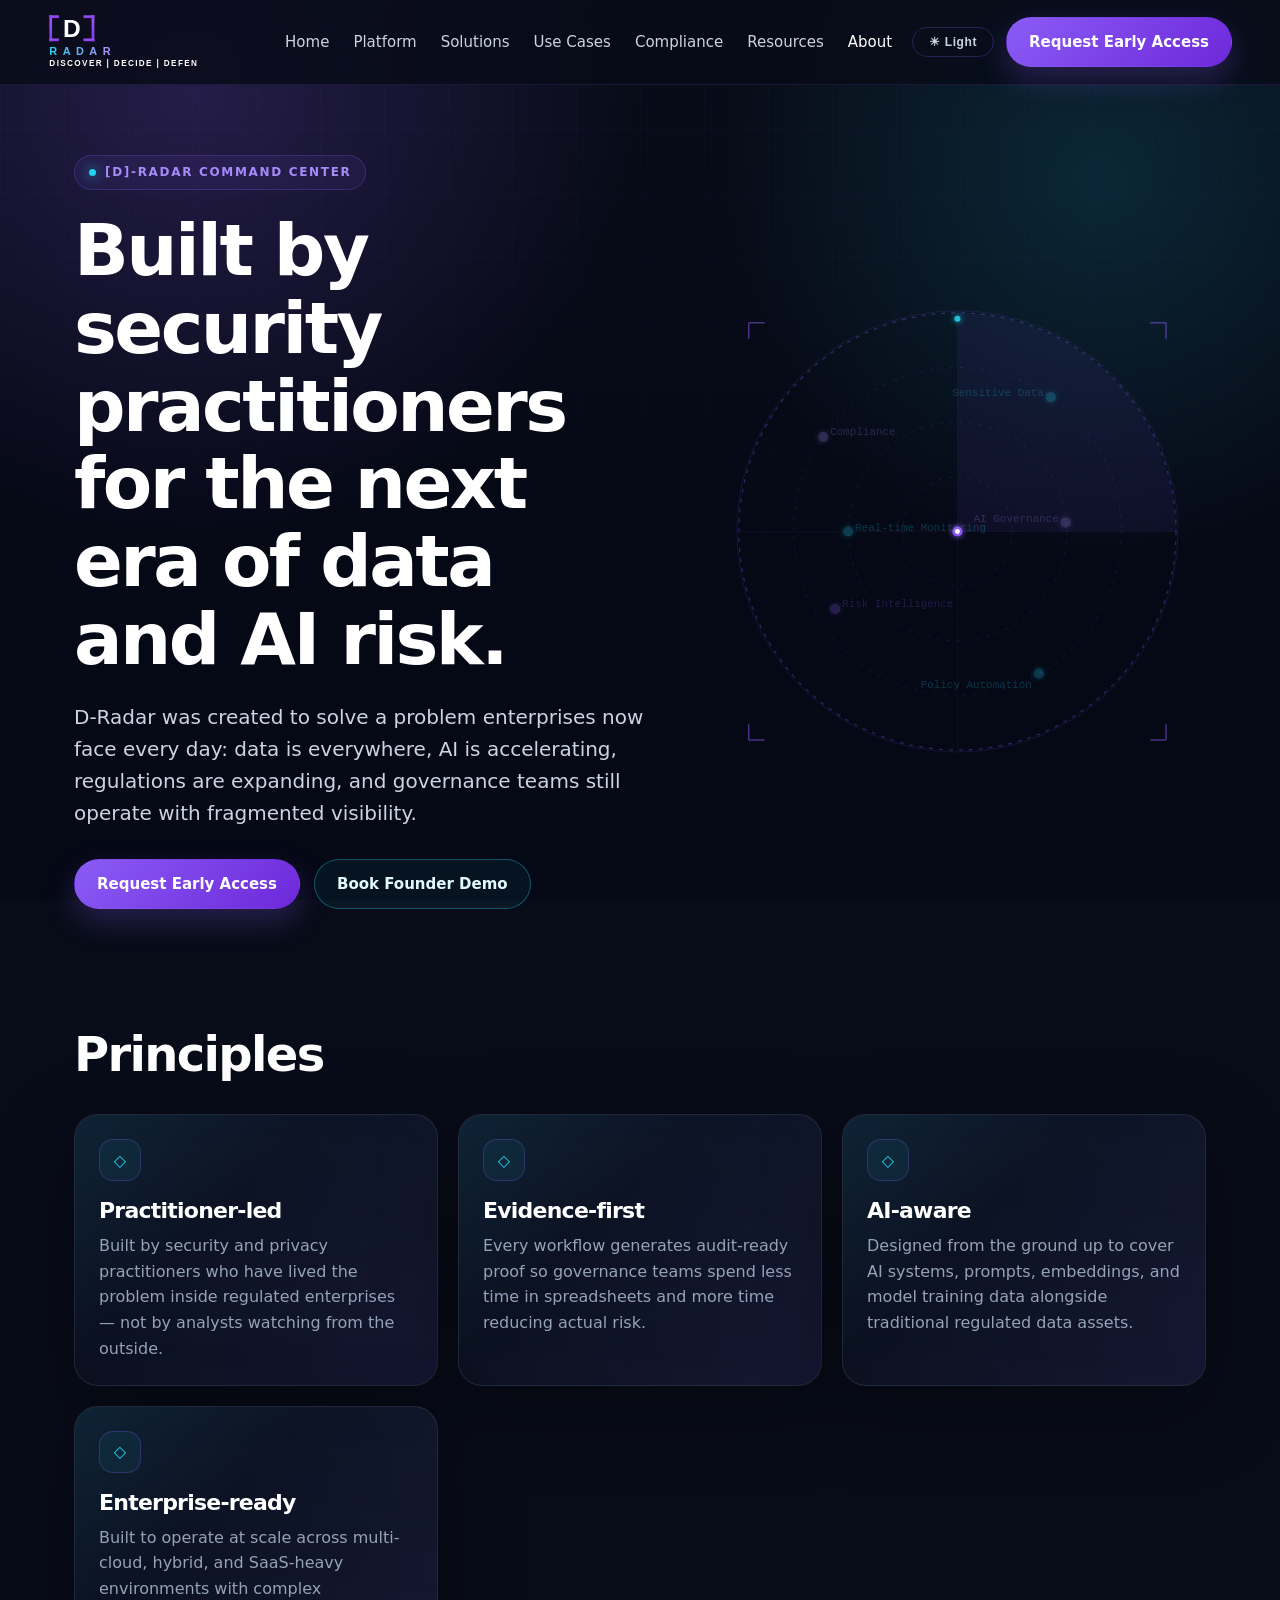
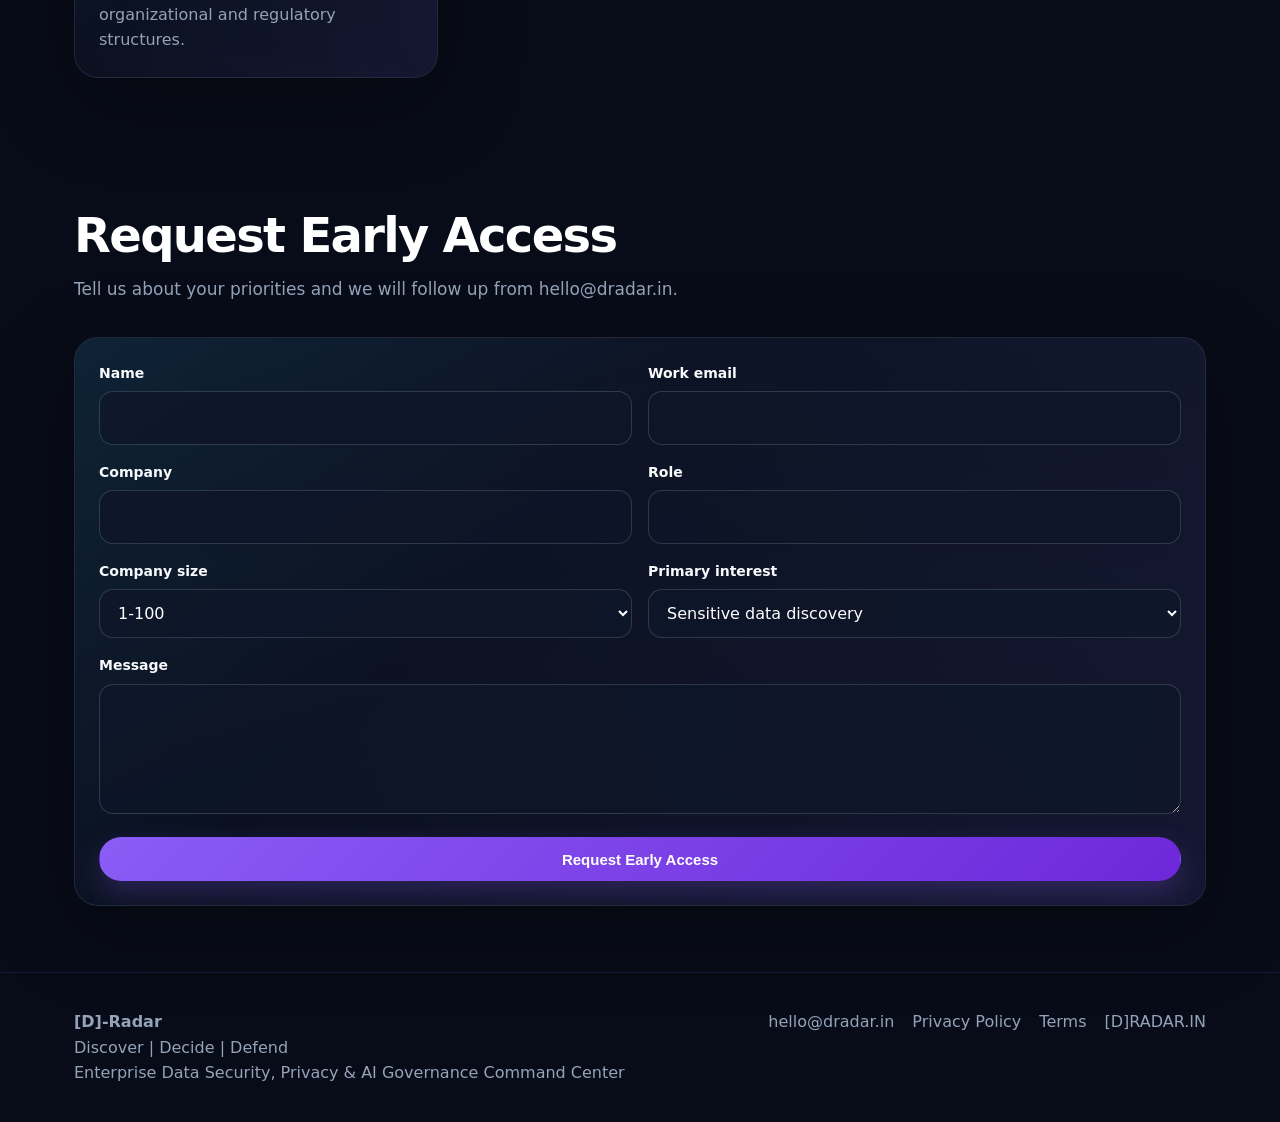
==== commit 5d1c8d9e: "Add square brackets to D in footer across all pages [D]-Radar and [D]RADAR.IN now consistently use b" ====
--- a/about.html
+++ b/about.html
@@ -1 +1 @@
-<!DOCTYPE html><html lang="en"><head><meta charset="UTF-8"><meta name="viewport" content="width=device-width, initial-scale=1.0"><title>About & Contact — D-Radar</title><meta name="description" content="Learn about D-Radar and request early access or a founder demo."><meta property="og:title" content="About & Contact — D-Radar"><meta property="og:description" content="Learn about D-Radar and request early access or a founder demo."><meta property="og:type" content="website"><meta property="og:url" content="https://dradar.in/about.html"><meta property="og:site_name" content="D-Radar"><link rel="canonical" href="https://dradar.in/about.html"><link rel="stylesheet" href="styles.css"></head><body><a class="skip-link" href="#main">Skip to content</a><header class="navbar"><div class="nav-inner"><a class="logo" href="index.html" aria-label="D-Radar home"><svg viewBox="0 0 220 82" fill="none" xmlns="http://www.w3.org/2000/svg" aria-hidden="true"><defs><linearGradient id="bracketGrad" x1="0" y1="0" x2="0" y2="1"><stop offset="0%" stop-color="#a855f7"/><stop offset="100%" stop-color="#7c3aed"/></linearGradient><linearGradient id="textGrad" x1="0" y1="0" x2="1" y2="0"><stop offset="0%" stop-color="#22d3ee"/><stop offset="100%" stop-color="#c084fc"/></linearGradient></defs><rect x="2" y="2" width="4" height="38" fill="url(#bracketGrad)"/><rect x="2" y="2" width="14" height="4" fill="url(#bracketGrad)"/><rect x="2" y="36" width="14" height="4" fill="url(#bracketGrad)"/><rect x="64" y="2" width="4" height="38" fill="url(#bracketGrad)"/><rect x="52" y="2" width="16" height="4" fill="url(#bracketGrad)"/><rect x="52" y="36" width="16" height="4" fill="url(#bracketGrad)"/><text x="35" y="34" font-family="Arial Black,Arial,sans-serif" font-weight="900" font-size="36" fill="white" text-anchor="middle" class="logo-d">D</text><text x="2" y="60" font-family="Arial,sans-serif" font-weight="700" font-size="16" fill="url(#textGrad)" letter-spacing="8">RADAR</text><text x="2" y="77" font-family="Arial,sans-serif" font-weight="700" font-size="12" fill="white" letter-spacing="2" class="logo-tagline">DISCOVER | DECIDE | DEFEND</text></svg></a><nav class="nav-links" id="nav-links" aria-label="Primary navigation"><a href="index.html">Home</a><a href="platform.html" >Platform</a><a href="solutions.html" >Solutions</a><a href="use-cases.html" >Use Cases</a><a href="compliance.html" >Compliance</a><a href="resources.html" >Resources</a><a href="about.html" aria-current="page">About</a></nav><div class="nav-actions"><button id="theme-toggle" class="theme-toggle">☀ Light</button><a class="btn btn-primary" href="about.html#contact">Request Early Access</a><button class="menu-toggle" type="button" aria-label="Open navigation menu" aria-controls="nav-links" aria-expanded="false">Menu</button></div></div></header><main id="main"><section class="hero"><div class="container hero-grid"><div><span class="eyebrow"><span class="dot"></span>[D]-Radar Command Center</span><h1>Built by security practitioners for the next era of data and AI risk.</h1><p class="lead">D-Radar was created to solve a problem enterprises now face every day: data is everywhere, AI is accelerating, regulations are expanding, and governance teams still operate with fragmented visibility.</p><div class="hero-actions"><a class="btn btn-primary" href="about.html#contact">Request Early Access</a><a class="btn btn-secondary" href="about.html#contact">Book Founder Demo</a></div></div><div class="radar-panel" aria-hidden="true"><svg class="radar-svg-panel" viewBox="0 0 500 500" fill="none" xmlns="http://www.w3.org/2000/svg"><defs><filter id="pLG" x="-50%" y="-50%" width="200%" height="200%"><feGaussianBlur stdDeviation="3" result="blur"/><feMerge><feMergeNode in="blur"/><feMergeNode in="SourceGraphic"/></feMerge></filter><filter id="pBG" x="-100%" y="-100%" width="300%" height="300%"><feGaussianBlur stdDeviation="3" result="blur"/><feMerge><feMergeNode in="blur"/><feMergeNode in="SourceGraphic"/></feMerge></filter><clipPath id="pClip"><circle cx="250" cy="250" r="220"/></clipPath></defs><circle cx="250" cy="250" r="222" stroke="#8b5cf6" stroke-width="1" stroke-opacity="0.15"/><circle cx="250" cy="250" r="220" stroke="#8b5cf6" stroke-width="1.2" stroke-opacity="0.35" stroke-dasharray="4 6"/><circle cx="250" cy="250" r="165" stroke="#8b5cf6" stroke-width="0.8" stroke-opacity="0.2" stroke-dasharray="3 7"/><circle cx="250" cy="250" r="110" stroke="#8b5cf6" stroke-width="0.8" stroke-opacity="0.2" stroke-dasharray="3 7"/><circle cx="250" cy="250" r="55" stroke="#8b5cf6" stroke-width="0.8" stroke-opacity="0.2" stroke-dasharray="3 7"/><line x1="30" y1="250" x2="470" y2="250" stroke="#8b5cf6" stroke-width="0.5" stroke-opacity="0.15"/><line x1="250" y1="30" x2="250" y2="470" stroke="#8b5cf6" stroke-width="0.5" stroke-opacity="0.15"/><line x1="94" y1="94" x2="406" y2="406" stroke="#8b5cf6" stroke-width="0.4" stroke-opacity="0.1"/><line x1="406" y1="94" x2="94" y2="406" stroke="#8b5cf6" stroke-width="0.4" stroke-opacity="0.1"/><g class="ssweep" style="transform-origin:250px 250px"><path d="M250,250 L250,30 A220,220,0,0,1,470,250 Z" fill="#8b5cf6" fill-opacity="0.07" clip-path="url(#pClip)"/><line x1="250" y1="250" x2="250" y2="32" stroke="#22d3ee" stroke-width="1.8" stroke-linecap="round" filter="url(#pLG)" stroke-opacity="0.95"/><circle cx="250" cy="36" r="3" fill="#22d3ee" filter="url(#pBG)" opacity="0.9"/></g><g class="sblip" style="animation-delay:0.58s"><circle cx="344" cy="115" r="5" fill="#22d3ee" filter="url(#pBG)"/><text x="337" y="114" font-size="11" fill="#22d3ee" fill-opacity="0.9" font-family="monospace" text-anchor="end" class="rl">Sensitive Data</text></g><g class="sblip" style="animation-delay:1.58s"><circle cx="359" cy="241" r="5" fill="#a78bfa" filter="url(#pBG)"/><text font-size="11" fill="#a78bfa" fill-opacity="0.9" font-family="monospace" text-anchor="end" class="rl" x="352" y="241">AI Governance</text></g><g class="sblip" style="animation-delay:2.50s"><circle cx="332" cy="393" r="5" fill="#22d3ee" filter="url(#pBG)"/><text x="325" y="408" font-size="11" fill="#22d3ee" fill-opacity="0.9" font-family="monospace" text-anchor="end" class="rl">Policy Automation</text></g><g class="sblip" style="animation-delay:3.50s"><circle cx="127" cy="328" r="5" fill="#8b5cf6" filter="url(#pBG)"/><text x="134" y="326" font-size="11" fill="#8b5cf6" fill-opacity="0.9" font-family="monospace" text-anchor="start" class="rl">Risk Intelligence</text></g><g class="sblip" style="animation-delay:4.50s"><circle cx="140" cy="250" r="5" fill="#22d3ee" filter="url(#pBG)"/><text font-size="11" fill="#22d3ee" fill-opacity="0.9" font-family="monospace" text-anchor="start" class="rl" x="147" y="250">Real-time Monitoring</text></g><g class="sblip" style="animation-delay:5.08s"><circle cx="115" cy="155" r="5" fill="#a78bfa" filter="url(#pBG)"/><text x="122" y="153" font-size="11" fill="#a78bfa" fill-opacity="0.9" font-family="monospace" text-anchor="start" class="rl">Compliance</text></g><circle cx="250" cy="250" r="5" fill="#8b5cf6" filter="url(#pBG)"/><circle cx="250" cy="250" r="2.5" fill="#fff"/><g stroke="#8b5cf6" stroke-width="1.5" stroke-opacity="0.5"><path d="M40,40 L40,56 M40,40 L56,40"/><path d="M460,40 L460,56 M460,40 L444,40"/><path d="M40,460 L40,444 M40,460 L56,460"/><path d="M460,460 L460,444 M460,460 L444,460"/></g></svg></div></div></section><section class="section"><div class="container"><div class="section-head"><h2>Principles</h2></div><div class="grid grid-3 "><article class="card"><div class="icon">◇</div><h3>Practitioner-led</h3><p>Built by security and privacy practitioners who have lived the problem inside regulated enterprises — not by analysts watching from the outside.</p></article><article class="card"><div class="icon">◇</div><h3>Evidence-first</h3><p>Every workflow generates audit-ready proof so governance teams spend less time in spreadsheets and more time reducing actual risk.</p></article><article class="card"><div class="icon">◇</div><h3>AI-aware</h3><p>Designed from the ground up to cover AI systems, prompts, embeddings, and model training data alongside traditional regulated data assets.</p></article><article class="card"><div class="icon">◇</div><h3>Enterprise-ready</h3><p>Built to operate at scale across multi-cloud, hybrid, and SaaS-heavy environments with complex organizational and regulatory structures.</p></article></div></div></section><section class="section" id="contact"><div class="container"><div class="section-head"><h2>Request Early Access</h2><p>Tell us about your priorities and we will follow up from hello@dradar.in.</p></div><form class="card form" aria-label="Early access contact form" action="mailto:hello@dradar.in" method="POST" enctype="text/plain"><div class="form-row"><div class="field"><label for="name">Name</label><input id="name" name="name" autocomplete="name" required></div><div class="field"><label for="email">Work email</label><input id="email" name="email" type="email" autocomplete="email" required></div></div><div class="form-row"><div class="field"><label for="company">Company</label><input id="company" name="company" autocomplete="organization"></div><div class="field"><label for="role">Role</label><input id="role" name="role" autocomplete="organization-title"></div></div><div class="form-row"><div class="field"><label for="size">Company size</label><select id="size" name="size"><option>1-100</option><option>101-1,000</option><option>1,001-10,000</option><option>10,000+</option></select></div><div class="field"><label for="interest">Primary interest</label><select id="interest" name="interest"><option>Sensitive data discovery</option><option>AI governance</option><option>Compliance evidence</option><option>Privacy operations</option><option>Founder demo</option></select></div></div><div class="field"><label for="message">Message</label><textarea id="message" name="message"></textarea></div><button class="btn btn-primary" type="submit">Request Early Access</button></form></div></section></main><footer class="footer"><div class="container footer-grid"><div><strong>D-Radar</strong><p>Discover | Decide | Defend</p><p>Enterprise Data Security, Privacy & AI Governance Command Center</p></div><div class="footer-links"><a href="mailto:hello@dradar.in">hello@dradar.in</a><a href="privacy.html">Privacy Policy</a><a href="terms.html">Terms</a><span>DRADAR.IN</span></div></div></footer><script src="script.js"></script></body></html>+<!DOCTYPE html><html lang="en"><head><meta charset="UTF-8"><meta name="viewport" content="width=device-width, initial-scale=1.0"><title>About & Contact — D-Radar</title><meta name="description" content="Learn about D-Radar and request early access or a founder demo."><meta property="og:title" content="About & Contact — D-Radar"><meta property="og:description" content="Learn about D-Radar and request early access or a founder demo."><meta property="og:type" content="website"><meta property="og:url" content="https://dradar.in/about.html"><meta property="og:site_name" content="D-Radar"><link rel="canonical" href="https://dradar.in/about.html"><link rel="stylesheet" href="styles.css"></head><body><a class="skip-link" href="#main">Skip to content</a><header class="navbar"><div class="nav-inner"><a class="logo" href="index.html" aria-label="D-Radar home"><svg viewBox="0 0 220 82" fill="none" xmlns="http://www.w3.org/2000/svg" aria-hidden="true"><defs><linearGradient id="bracketGrad" x1="0" y1="0" x2="0" y2="1"><stop offset="0%" stop-color="#a855f7"/><stop offset="100%" stop-color="#7c3aed"/></linearGradient><linearGradient id="textGrad" x1="0" y1="0" x2="1" y2="0"><stop offset="0%" stop-color="#22d3ee"/><stop offset="100%" stop-color="#c084fc"/></linearGradient></defs><rect x="2" y="2" width="4" height="38" fill="url(#bracketGrad)"/><rect x="2" y="2" width="14" height="4" fill="url(#bracketGrad)"/><rect x="2" y="36" width="14" height="4" fill="url(#bracketGrad)"/><rect x="64" y="2" width="4" height="38" fill="url(#bracketGrad)"/><rect x="52" y="2" width="16" height="4" fill="url(#bracketGrad)"/><rect x="52" y="36" width="16" height="4" fill="url(#bracketGrad)"/><text x="35" y="34" font-family="Arial Black,Arial,sans-serif" font-weight="900" font-size="36" fill="white" text-anchor="middle" class="logo-d">D</text><text x="2" y="60" font-family="Arial,sans-serif" font-weight="700" font-size="16" fill="url(#textGrad)" letter-spacing="8">RADAR</text><text x="2" y="77" font-family="Arial,sans-serif" font-weight="700" font-size="12" fill="white" letter-spacing="2" class="logo-tagline">DISCOVER | DECIDE | DEFEND</text></svg></a><nav class="nav-links" id="nav-links" aria-label="Primary navigation"><a href="index.html">Home</a><a href="platform.html" >Platform</a><a href="solutions.html" >Solutions</a><a href="use-cases.html" >Use Cases</a><a href="compliance.html" >Compliance</a><a href="resources.html" >Resources</a><a href="about.html" aria-current="page">About</a></nav><div class="nav-actions"><button id="theme-toggle" class="theme-toggle">☀ Light</button><a class="btn btn-primary" href="about.html#contact">Request Early Access</a><button class="menu-toggle" type="button" aria-label="Open navigation menu" aria-controls="nav-links" aria-expanded="false"><svg viewBox="0 0 24 24" width="20" height="20" fill="none" stroke="currentColor" stroke-width="2.5" stroke-linecap="round" aria-hidden="true"><line x1="3" y1="6" x2="21" y2="6"/><line x1="3" y1="12" x2="21" y2="12"/><line x1="3" y1="18" x2="21" y2="18"/></svg></button></div></div></header><main id="main"><section class="hero"><div class="container hero-grid"><div><span class="eyebrow"><span class="dot"></span>[D]-Radar Command Center</span><h1>Built by security practitioners for the next era of data and AI risk.</h1><p class="lead">D-Radar was created to solve a problem enterprises now face every day: data is everywhere, AI is accelerating, regulations are expanding, and governance teams still operate with fragmented visibility.</p><div class="hero-actions"><a class="btn btn-primary" href="about.html#contact">Request Early Access</a><a class="btn btn-secondary" href="about.html#contact">Book Founder Demo</a></div></div><div class="radar-panel" aria-hidden="true"><svg class="radar-svg-panel" viewBox="0 0 500 500" fill="none" xmlns="http://www.w3.org/2000/svg"><defs><filter id="pLG" x="-50%" y="-50%" width="200%" height="200%"><feGaussianBlur stdDeviation="3" result="blur"/><feMerge><feMergeNode in="blur"/><feMergeNode in="SourceGraphic"/></feMerge></filter><filter id="pBG" x="-100%" y="-100%" width="300%" height="300%"><feGaussianBlur stdDeviation="3" result="blur"/><feMerge><feMergeNode in="blur"/><feMergeNode in="SourceGraphic"/></feMerge></filter><clipPath id="pClip"><circle cx="250" cy="250" r="220"/></clipPath></defs><circle cx="250" cy="250" r="222" stroke="#8b5cf6" stroke-width="1" stroke-opacity="0.15"/><circle cx="250" cy="250" r="220" stroke="#8b5cf6" stroke-width="1.2" stroke-opacity="0.35" stroke-dasharray="4 6"/><circle cx="250" cy="250" r="165" stroke="#8b5cf6" stroke-width="0.8" stroke-opacity="0.2" stroke-dasharray="3 7"/><circle cx="250" cy="250" r="110" stroke="#8b5cf6" stroke-width="0.8" stroke-opacity="0.2" stroke-dasharray="3 7"/><circle cx="250" cy="250" r="55" stroke="#8b5cf6" stroke-width="0.8" stroke-opacity="0.2" stroke-dasharray="3 7"/><line x1="30" y1="250" x2="470" y2="250" stroke="#8b5cf6" stroke-width="0.5" stroke-opacity="0.15"/><line x1="250" y1="30" x2="250" y2="470" stroke="#8b5cf6" stroke-width="0.5" stroke-opacity="0.15"/><line x1="94" y1="94" x2="406" y2="406" stroke="#8b5cf6" stroke-width="0.4" stroke-opacity="0.1"/><line x1="406" y1="94" x2="94" y2="406" stroke="#8b5cf6" stroke-width="0.4" stroke-opacity="0.1"/><g class="ssweep" style="transform-origin:250px 250px"><path d="M250,250 L250,30 A220,220,0,0,1,470,250 Z" fill="#8b5cf6" fill-opacity="0.07" clip-path="url(#pClip)"/><line x1="250" y1="250" x2="250" y2="32" stroke="#22d3ee" stroke-width="1.8" stroke-linecap="round" filter="url(#pLG)" stroke-opacity="0.95"/><circle cx="250" cy="36" r="3" fill="#22d3ee" filter="url(#pBG)" opacity="0.9"/></g><g class="sblip" style="animation-delay:0.58s"><circle cx="344" cy="115" r="5" fill="#22d3ee" filter="url(#pBG)"/><text x="337" y="114" font-size="11" fill="#22d3ee" fill-opacity="0.9" font-family="monospace" text-anchor="end" class="rl">Sensitive Data</text></g><g class="sblip" style="animation-delay:1.58s"><circle cx="359" cy="241" r="5" fill="#a78bfa" filter="url(#pBG)"/><text font-size="11" fill="#a78bfa" fill-opacity="0.9" font-family="monospace" text-anchor="end" class="rl" x="352" y="241">AI Governance</text></g><g class="sblip" style="animation-delay:2.50s"><circle cx="332" cy="393" r="5" fill="#22d3ee" filter="url(#pBG)"/><text x="325" y="408" font-size="11" fill="#22d3ee" fill-opacity="0.9" font-family="monospace" text-anchor="end" class="rl">Policy Automation</text></g><g class="sblip" style="animation-delay:3.50s"><circle cx="127" cy="328" r="5" fill="#8b5cf6" filter="url(#pBG)"/><text x="134" y="326" font-size="11" fill="#8b5cf6" fill-opacity="0.9" font-family="monospace" text-anchor="start" class="rl">Risk Intelligence</text></g><g class="sblip" style="animation-delay:4.50s"><circle cx="140" cy="250" r="5" fill="#22d3ee" filter="url(#pBG)"/><text font-size="11" fill="#22d3ee" fill-opacity="0.9" font-family="monospace" text-anchor="start" class="rl" x="147" y="250">Real-time Monitoring</text></g><g class="sblip" style="animation-delay:5.08s"><circle cx="115" cy="155" r="5" fill="#a78bfa" filter="url(#pBG)"/><text x="122" y="153" font-size="11" fill="#a78bfa" fill-opacity="0.9" font-family="monospace" text-anchor="start" class="rl">Compliance</text></g><circle cx="250" cy="250" r="5" fill="#8b5cf6" filter="url(#pBG)"/><circle cx="250" cy="250" r="2.5" fill="#fff"/><g stroke="#8b5cf6" stroke-width="1.5" stroke-opacity="0.5"><path d="M40,40 L40,56 M40,40 L56,40"/><path d="M460,40 L460,56 M460,40 L444,40"/><path d="M40,460 L40,444 M40,460 L56,460"/><path d="M460,460 L460,444 M460,460 L444,460"/></g></svg></div></div></section><section class="section"><div class="container"><div class="section-head"><h2>Principles</h2></div><div class="grid grid-3 "><article class="card"><div class="icon">◇</div><h3>Practitioner-led</h3><p>Built by security and privacy practitioners who have lived the problem inside regulated enterprises — not by analysts watching from the outside.</p></article><article class="card"><div class="icon">◇</div><h3>Evidence-first</h3><p>Every workflow generates audit-ready proof so governance teams spend less time in spreadsheets and more time reducing actual risk.</p></article><article class="card"><div class="icon">◇</div><h3>AI-aware</h3><p>Designed from the ground up to cover AI systems, prompts, embeddings, and model training data alongside traditional regulated data assets.</p></article><article class="card"><div class="icon">◇</div><h3>Enterprise-ready</h3><p>Built to operate at scale across multi-cloud, hybrid, and SaaS-heavy environments with complex organizational and regulatory structures.</p></article></div></div></section><section class="section" id="contact"><div class="container"><div class="section-head"><h2>Request Early Access</h2><p>Tell us about your priorities and we will follow up from hello@dradar.in.</p></div><form class="card form" aria-label="Early access contact form" action="mailto:hello@dradar.in" method="POST" enctype="text/plain"><div class="form-row"><div class="field"><label for="name">Name</label><input id="name" name="name" autocomplete="name" required></div><div class="field"><label for="email">Work email</label><input id="email" name="email" type="email" autocomplete="email" required></div></div><div class="form-row"><div class="field"><label for="company">Company</label><input id="company" name="company" autocomplete="organization"></div><div class="field"><label for="role">Role</label><input id="role" name="role" autocomplete="organization-title"></div></div><div class="form-row"><div class="field"><label for="size">Company size</label><select id="size" name="size"><option>1-100</option><option>101-1,000</option><option>1,001-10,000</option><option>10,000+</option></select></div><div class="field"><label for="interest">Primary interest</label><select id="interest" name="interest"><option>Sensitive data discovery</option><option>AI governance</option><option>Compliance evidence</option><option>Privacy operations</option><option>Founder demo</option></select></div></div><div class="field"><label for="message">Message</label><textarea id="message" name="message"></textarea></div><button class="btn btn-primary" type="submit">Request Early Access</button></form></div></section></main><footer class="footer"><div class="container footer-grid"><div><strong>[D]-Radar</strong><p>Discover | Decide | Defend</p><p>Enterprise Data Security, Privacy & AI Governance Command Center</p></div><div class="footer-links"><a href="mailto:hello@dradar.in">hello@dradar.in</a><a href="privacy.html">Privacy Policy</a><a href="terms.html">Terms</a><span>[D]RADAR.IN</span></div></div></footer><script src="script.js"></script></body></html>
--- a/styles.css
+++ b/styles.css
@@ -1 +1 @@
-:root{--bg:#080c18;--bg2:#0d1221;--panel:rgba(15,23,42,.72);--panel2:rgba(30,41,59,.52);--purple:#8b5cf6;--purple2:#a78bfa;--cyan:#22d3ee;--text:#f8fafc;--muted:#94a3b8;--soft:#cbd5e1;--border:rgba(139,92,246,.25);--line:rgba(34,211,238,.18);--shadow:0 24px 80px rgba(0,0,0,.35)}*{box-sizing:border-box}html{scroll-behavior:smooth}body{margin:0;font-family:Inter,ui-sans-serif,system-ui,-apple-system,BlinkMacSystemFont,"Segoe UI",sans-serif;background:var(--bg);color:var(--text);line-height:1.6;overflow-x:hidden}body:before{content:"";position:fixed;inset:0;z-index:-2;background:radial-gradient(circle at 15% 10%,rgba(139,92,246,.22),transparent 28rem),radial-gradient(circle at 86% 20%,rgba(34,211,238,.14),transparent 24rem),linear-gradient(180deg,var(--bg),#050815 70%)}body:after{content:"";position:fixed;inset:0;z-index:-1;background-image:linear-gradient(rgba(139,92,246,.045) 1px,transparent 1px),linear-gradient(90deg,rgba(139,92,246,.045) 1px,transparent 1px);background-size:64px 64px;mask-image:linear-gradient(to bottom,black,transparent 85%);pointer-events:none}a{color:inherit}p{margin:0;color:var(--muted)}.skip-link{position:absolute;left:-999px;top:12px;z-index:999;background:var(--cyan);color:#03131a;padding:10px 14px;border-radius:10px}.skip-link:focus{left:12px}.navbar{position:sticky;top:0;z-index:100;background:rgba(8,12,24,.82);backdrop-filter:blur(16px);border-bottom:1px solid rgba(139,92,246,.14)}.nav-inner{padding:14px 48px;display:flex;align-items:center;gap:20px}.logo{display:flex;align-items:center;text-decoration:none}.logo svg{width:150px;height:auto}.nav-links{display:flex;align-items:center;gap:24px;margin-left:auto}.nav-links a{font-size:15px;color:var(--soft);text-decoration:none}.nav-links a:hover,.nav-links a[aria-current=page]{color:#fff}.nav-actions{display:flex;gap:12px;align-items:center}.menu-toggle{display:none;background:transparent;border:1px solid var(--border);color:#fff;border-radius:12px;padding:9px 11px}.btn{display:inline-flex;align-items:center;justify-content:center;gap:8px;border:1px solid transparent;border-radius:999px;padding:12px 22px;font-weight:800;font-size:15px;text-decoration:none;cursor:pointer;transition:.2s ease;min-height:44px}.btn-primary{background:linear-gradient(135deg,var(--purple),#6d28d9);color:#fff;box-shadow:0 12px 30px rgba(139,92,246,.25)}.btn-primary:hover{transform:translateY(-1px);box-shadow:0 16px 36px rgba(139,92,246,.34)}.btn-secondary{border-color:rgba(34,211,238,.35);color:#e0faff;background:rgba(34,211,238,.06)}.btn-secondary:hover{border-color:var(--cyan);background:rgba(34,211,238,.12)}main{min-height:70vh}.container{max-width:1180px;margin:auto;padding:0 24px}.section{padding:66px 0}.hero{padding:70px 0 54px}.hero-grid{display:grid;grid-template-columns:1.08fr .92fr;gap:52px;align-items:center}.eyebrow,.badge{display:inline-flex;align-items:center;gap:9px;width:max-content;max-width:100%;padding:7px 14px;border:1px solid var(--border);border-radius:999px;background:rgba(139,92,246,.08);color:var(--purple2);font-size:12px;letter-spacing:.14em;text-transform:uppercase;font-weight:900}.dot{width:7px;height:7px;border-radius:50%;background:var(--cyan);box-shadow:0 0 14px var(--cyan)}h1,h2,h3{margin:0;color:#fff;line-height:1.08;letter-spacing:-.035em}h1{font-size:clamp(40px,6vw,72px);margin-top:22px}h2{font-size:clamp(30px,4vw,48px)}h3{font-size:22px}.lead{font-size:clamp(17px,2vw,20px);color:var(--soft);max-width:760px;margin-top:22px}.audience{margin-top:18px;color:#e2e8f0;font-weight:700}.hero-actions{display:flex;flex-wrap:wrap;gap:14px;margin-top:30px}.section-head{max-width:790px;margin-bottom:34px}.section-head p{margin-top:14px;font-size:17px}.grid{display:grid;gap:20px}.grid-3{grid-template-columns:repeat(3,1fr)}.grid-2{grid-template-columns:repeat(2,1fr)}.card{position:relative;overflow:hidden;padding:24px;border:1px solid rgba(148,163,184,.16);border-radius:24px;background:linear-gradient(180deg,rgba(15,23,42,.78),rgba(15,23,42,.46));box-shadow:var(--shadow)}.card:before{content:"";position:absolute;inset:0;background:linear-gradient(135deg,rgba(34,211,238,.08),transparent 38%,rgba(139,92,246,.08));pointer-events:none}.card>*{position:relative}.card p{margin-top:10px}.icon{width:42px;height:42px;border-radius:14px;border:1px solid var(--border);display:grid;place-items:center;color:var(--cyan);background:rgba(34,211,238,.06);margin-bottom:18px}.radar-panel{position:relative;min-height:460px;overflow:visible}.radar-svg-panel{width:100%;height:100%;overflow:visible;display:block}.ssweep{transform-origin:250px 250px;animation:sweep 6s linear infinite}.sblip{animation:sblip-flash 6s ease-out infinite;opacity:.25}@keyframes sblip-flash{0%{opacity:1}15%{opacity:.7}40%{opacity:.25}100%{opacity:.25}}.radar{position:absolute;inset:35px;border:1px dashed rgba(34,211,238,.28);border-radius:50%;background:repeating-radial-gradient(circle,transparent 0 62px,rgba(139,92,246,.18) 63px 64px)}.radar:before{content:"";position:absolute;inset:50%;width:50%;height:2px;background:linear-gradient(90deg,var(--cyan),transparent);transform-origin:left;animation:sweep 8s linear infinite}.radar:after{content:"";position:absolute;inset:20%;border:1px solid rgba(139,92,246,.18);border-radius:50%}@keyframes sweep{to{transform:rotate(360deg)}}.blip{position:absolute;width:10px;height:10px;border-radius:50%;background:var(--cyan);box-shadow:0 0 18px var(--cyan)}.b1{left:66%;top:22%}.b2{left:28%;top:58%;background:var(--purple2)}.b3{left:58%;top:72%}.term{position:absolute;font-size:11px;font-weight:700;letter-spacing:.08em;text-transform:uppercase;padding:5px 10px;border-radius:999px;background:rgba(15,23,42,.82);border:1px solid rgba(139,92,246,.32);color:var(--purple2);white-space:nowrap;animation:pulse 3s ease-in-out infinite}.term:nth-child(odd){color:var(--cyan);border-color:rgba(34,211,238,.32)}@keyframes pulse{0%,100%{opacity:.7}50%{opacity:1}}.t1{top:8%;left:12%}.t2{top:8%;right:10%}.t3{top:32%;right:5%}.t4{bottom:30%;right:7%}.t5{bottom:10%;right:14%}.t6{bottom:10%;left:10%}.t7{bottom:30%;left:5%}.t8{top:32%;left:6%}.problem{font-size:18px;color:var(--soft);padding:30px}.layer-list{counter-reset:layer}.layer{display:grid;grid-template-columns:auto 1fr;gap:18px;align-items:start}.layer:before{counter-increment:layer;content:"0" counter(layer);font-weight:900;color:var(--cyan);font-size:14px;letter-spacing:.12em}.cta-section{margin:84px 0;padding:42px;border-radius:30px;border:1px solid var(--border);background:linear-gradient(135deg,rgba(139,92,246,.2),rgba(34,211,238,.08));display:flex;align-items:center;justify-content:space-between;gap:24px}.footer{border-top:1px solid rgba(139,92,246,.14);padding:36px 0;color:var(--muted)}.footer-grid{display:flex;justify-content:space-between;gap:24px;flex-wrap:wrap}.footer a{color:var(--muted);text-decoration:none}.footer a:hover{color:var(--purple2)}.footer-links{display:flex;gap:18px;flex-wrap:wrap}.form{display:grid;gap:16px}.form-row{display:grid;grid-template-columns:1fr 1fr;gap:16px}.field label{display:block;font-weight:800;font-size:14px;margin-bottom:7px}.field input,.field select,.field textarea{width:100%;border:1px solid rgba(148,163,184,.25);background:rgba(15,23,42,.76);color:#fff;border-radius:14px;padding:13px 14px;font:inherit}.field textarea{min-height:130px;resize:vertical}.field input:focus,.field select:focus,.field textarea:focus{outline:2px solid rgba(34,211,238,.55);outline-offset:2px}.notice{border-left:3px solid var(--cyan);padding:18px 20px;background:rgba(34,211,238,.07);border-radius:16px;color:var(--soft)}.theme-toggle{background:transparent;border:1px solid var(--border);color:var(--soft);border-radius:999px;padding:7px 16px;font-size:12px;font-weight:700;cursor:pointer;letter-spacing:.05em;transition:.2s;white-space:nowrap}.theme-toggle:hover{background:rgba(139,92,246,.1)}body.light{background:#f8f9ff;color:#1e1b4b}body.light:before{background:radial-gradient(circle at 15% 10%,rgba(79,70,229,.1),transparent 28rem),radial-gradient(circle at 86% 20%,rgba(99,102,241,.07),transparent 24rem),linear-gradient(180deg,#f8f9ff,#eef2ff 70%)}body.light:after{background-image:linear-gradient(rgba(79,70,229,.04) 1px,transparent 1px),linear-gradient(90deg,rgba(79,70,229,.04) 1px,transparent 1px)}body.light p{color:#64748b}body.light .navbar{background:rgba(255,255,255,.95);border-bottom-color:rgba(79,70,229,.15)}body.light .nav-links a{color:#374151}body.light .nav-links a:hover,body.light .nav-links a[aria-current=page]{color:#4f46e5}body.light h1,body.light h2,body.light h3{color:#1e1b4b}body.light .lead{color:#374151}body.light .soft{color:#374151}body.light .eyebrow,body.light .badge{background:rgba(79,70,229,.08);border-color:rgba(79,70,229,.25);color:#4f46e5}body.light .dot{background:#4f46e5;box-shadow:0 0 14px #4f46e5}body.light .card{background:linear-gradient(180deg,#fff,#f0f4ff);border-color:rgba(79,70,229,.15)}body.light .card:before{background:linear-gradient(135deg,rgba(79,70,229,.06),transparent 38%,rgba(99,102,241,.04))}body.light .icon{background:rgba(79,70,229,.08);border-color:rgba(79,70,229,.25);color:#4f46e5}body.light .btn-primary{background:linear-gradient(135deg,#4f46e5,#4338ca);box-shadow:0 12px 30px rgba(79,70,229,.25)}body.light .btn-secondary{border-color:rgba(79,70,229,.35);color:#1e1b4b;background:rgba(79,70,229,.06)}body.light .btn-secondary:hover{border-color:#4f46e5;background:rgba(79,70,229,.12)}body.light .footer{border-top-color:rgba(79,70,229,.14)}body.light .footer p,body.light .footer span,body.light .footer-links a{color:#64748b}body.light .footer-links a:hover{color:#4f46e5}body.light .cta-section{background:linear-gradient(135deg,rgba(79,70,229,.12),rgba(99,102,241,.05));border-color:rgba(79,70,229,.2)}body.light .problem{color:#374151}body.light .section-head p{color:#64748b}body.light .field input,body.light .field select,body.light .field textarea{background:#fff;border-color:rgba(79,70,229,.25);color:#1e1b4b}body.light .notice{background:rgba(79,70,229,.07);color:#374151}body.light .theme-toggle{border-color:rgba(79,70,229,.3);color:#4f46e5}body.light .menu-toggle{border-color:rgba(79,70,229,.3);color:#1e1b4b}body.light .radar-svg-panel text{fill:#1e1b4b !important;fill-opacity:1 !important}body.light .rl{fill:#1e1b4b !important;fill-opacity:1 !important}body.light .radar-svg text{fill:#1e1b4b !important;fill-opacity:1 !important}body.light .sblip{opacity:1 !important;animation:none !important}body.light .radar-svg-panel text{fill:#0f172a !important;fill-opacity:1 !important}body.light .rl{fill:#0f172a !important;fill-opacity:1 !important}body.light .sblip circle,body.light .blip{opacity:0.9}body.light .logo-d{fill:#1e1b4b}body.light .logo-tagline{fill:#000000 !important}body.light .lead{color:#374151}body.light .section-head p{color:#374151}body.light .card{background:linear-gradient(180deg,#fff,#f0f4ff);border-color:rgba(79,70,229,.15)}body.light .card h3{color:#1e1b4b}body.light .card p{color:#374151}body.light .notice{background:rgba(79,70,229,.07);border-left-color:#4f46e5;color:#374151}@media(max-width:900px){.menu-toggle{display:inline-flex}.nav-links{position:absolute;left:16px;right:16px;top:76px;display:none;flex-direction:column;align-items:flex-start;padding:18px;border:1px solid var(--border);border-radius:18px;background:#0b1020}.nav-links.open{display:flex}.nav-actions .btn{display:none}.hero-grid,.grid-3,.grid-2{grid-template-columns:1fr}.hero{padding-top:66px}.radar-panel{min-height:360px}.cta-section{align-items:flex-start;flex-direction:column}.form-row{grid-template-columns:1fr}}@media(max-width:560px){.nav-inner,.container{padding-left:18px;padding-right:18px}.section{padding:58px 0}.logo svg{width:126px}.hero-actions{flex-direction:column}.btn{width:100%}.card{padding:20px}.radar-panel{min-height:300px}h1{font-size:39px}}
+:root{--bg:#080c18;--bg2:#0d1221;--panel:rgba(15,23,42,.72);--panel2:rgba(30,41,59,.52);--purple:#8b5cf6;--purple2:#a78bfa;--cyan:#22d3ee;--text:#f8fafc;--muted:#94a3b8;--soft:#cbd5e1;--border:rgba(139,92,246,.25);--line:rgba(34,211,238,.18);--shadow:0 24px 80px rgba(0,0,0,.35)}*{box-sizing:border-box}html{scroll-behavior:smooth}body{margin:0;font-family:Inter,ui-sans-serif,system-ui,-apple-system,BlinkMacSystemFont,"Segoe UI",sans-serif;background:var(--bg);color:var(--text);line-height:1.6;overflow-x:hidden}body:before{content:"";position:fixed;inset:0;z-index:-2;background:radial-gradient(circle at 15% 10%,rgba(139,92,246,.22),transparent 28rem),radial-gradient(circle at 86% 20%,rgba(34,211,238,.14),transparent 24rem),linear-gradient(180deg,var(--bg),#050815 70%)}body:after{content:"";position:fixed;inset:0;z-index:-1;background-image:linear-gradient(rgba(139,92,246,.045) 1px,transparent 1px),linear-gradient(90deg,rgba(139,92,246,.045) 1px,transparent 1px);background-size:64px 64px;mask-image:linear-gradient(to bottom,black,transparent 85%);pointer-events:none}a{color:inherit}p{margin:0;color:var(--muted)}.skip-link{position:absolute;left:-999px;top:12px;z-index:999;background:var(--cyan);color:#03131a;padding:10px 14px;border-radius:10px}.skip-link:focus{left:12px}.navbar{position:sticky;top:0;z-index:100;background:rgba(8,12,24,.82);backdrop-filter:blur(16px);border-bottom:1px solid rgba(139,92,246,.14)}.nav-inner{padding:14px 48px;display:flex;align-items:center;gap:20px}.logo{display:flex;align-items:center;text-decoration:none}.logo svg{width:150px;height:auto}.nav-links{display:flex;align-items:center;gap:24px;margin-left:auto}.nav-links a{font-size:15px;color:var(--soft);text-decoration:none}.nav-links a:hover,.nav-links a[aria-current=page]{color:#fff}.nav-actions{display:flex;gap:12px;align-items:center}.menu-toggle{display:none;background:transparent;border:1px solid var(--border);color:var(--purple2);border-radius:10px;padding:8px 10px;cursor:pointer;line-height:0;transition:.2s}.menu-toggle:hover{background:rgba(139,92,246,.12)}.btn{display:inline-flex;align-items:center;justify-content:center;gap:8px;border:1px solid transparent;border-radius:999px;padding:12px 22px;font-weight:800;font-size:15px;text-decoration:none;cursor:pointer;transition:.2s ease;min-height:44px}.btn-primary{background:linear-gradient(135deg,var(--purple),#6d28d9);color:#fff;box-shadow:0 12px 30px rgba(139,92,246,.25)}.btn-primary:hover{transform:translateY(-1px);box-shadow:0 16px 36px rgba(139,92,246,.34)}.btn-secondary{border-color:rgba(34,211,238,.35);color:#e0faff;background:rgba(34,211,238,.06)}.btn-secondary:hover{border-color:var(--cyan);background:rgba(34,211,238,.12)}main{min-height:70vh}.container{max-width:1180px;margin:auto;padding:0 24px}.section{padding:66px 0}.hero{padding:70px 0 54px}.hero-grid{display:grid;grid-template-columns:1.08fr .92fr;gap:52px;align-items:center}.eyebrow,.badge{display:inline-flex;align-items:center;gap:9px;width:max-content;max-width:100%;padding:7px 14px;border:1px solid var(--border);border-radius:999px;background:rgba(139,92,246,.08);color:var(--purple2);font-size:12px;letter-spacing:.14em;text-transform:uppercase;font-weight:900}.dot{width:7px;height:7px;border-radius:50%;background:var(--cyan);box-shadow:0 0 14px var(--cyan)}h1,h2,h3{margin:0;color:#fff;line-height:1.08;letter-spacing:-.035em}h1{font-size:clamp(40px,6vw,72px);margin-top:22px}h2{font-size:clamp(30px,4vw,48px)}h3{font-size:22px}.lead{font-size:clamp(17px,2vw,20px);color:var(--soft);max-width:760px;margin-top:22px}.audience{margin-top:18px;color:#e2e8f0;font-weight:700}.hero-actions{display:flex;flex-wrap:wrap;gap:14px;margin-top:30px}.section-head{max-width:790px;margin-bottom:34px}.section-head p{margin-top:14px;font-size:17px}.grid{display:grid;gap:20px}.grid-3{grid-template-columns:repeat(3,1fr)}.grid-2{grid-template-columns:repeat(2,1fr)}.card{position:relative;overflow:hidden;padding:24px;border:1px solid rgba(148,163,184,.16);border-radius:24px;background:linear-gradient(180deg,rgba(15,23,42,.78),rgba(15,23,42,.46));box-shadow:var(--shadow)}.card:before{content:"";position:absolute;inset:0;background:linear-gradient(135deg,rgba(34,211,238,.08),transparent 38%,rgba(139,92,246,.08));pointer-events:none}.card>*{position:relative}.card p{margin-top:10px}.icon{width:42px;height:42px;border-radius:14px;border:1px solid var(--border);display:grid;place-items:center;color:var(--cyan);background:rgba(34,211,238,.06);margin-bottom:18px}.radar-panel{position:relative;min-height:460px;overflow:visible}.radar-svg-panel{width:100%;height:100%;overflow:visible;display:block}.ssweep{transform-origin:250px 250px;animation:sweep 6s linear infinite}.sblip{animation:sblip-flash 6s ease-out infinite;opacity:.25}@keyframes sblip-flash{0%{opacity:1}15%{opacity:.7}40%{opacity:.25}100%{opacity:.25}}.radar{position:absolute;inset:35px;border:1px dashed rgba(34,211,238,.28);border-radius:50%;background:repeating-radial-gradient(circle,transparent 0 62px,rgba(139,92,246,.18) 63px 64px)}.radar:before{content:"";position:absolute;inset:50%;width:50%;height:2px;background:linear-gradient(90deg,var(--cyan),transparent);transform-origin:left;animation:sweep 8s linear infinite}.radar:after{content:"";position:absolute;inset:20%;border:1px solid rgba(139,92,246,.18);border-radius:50%}@keyframes sweep{to{transform:rotate(360deg)}}.blip{position:absolute;width:10px;height:10px;border-radius:50%;background:var(--cyan);box-shadow:0 0 18px var(--cyan)}.b1{left:66%;top:22%}.b2{left:28%;top:58%;background:var(--purple2)}.b3{left:58%;top:72%}.term{position:absolute;font-size:11px;font-weight:700;letter-spacing:.08em;text-transform:uppercase;padding:5px 10px;border-radius:999px;background:rgba(15,23,42,.82);border:1px solid rgba(139,92,246,.32);color:var(--purple2);white-space:nowrap;animation:pulse 3s ease-in-out infinite}.term:nth-child(odd){color:var(--cyan);border-color:rgba(34,211,238,.32)}@keyframes pulse{0%,100%{opacity:.7}50%{opacity:1}}.t1{top:8%;left:12%}.t2{top:8%;right:10%}.t3{top:32%;right:5%}.t4{bottom:30%;right:7%}.t5{bottom:10%;right:14%}.t6{bottom:10%;left:10%}.t7{bottom:30%;left:5%}.t8{top:32%;left:6%}.problem{font-size:18px;color:var(--soft);padding:30px}.layer-list{counter-reset:layer}.layer{display:grid;grid-template-columns:auto 1fr;gap:18px;align-items:start}.layer:before{counter-increment:layer;content:"0" counter(layer);font-weight:900;color:var(--cyan);font-size:14px;letter-spacing:.12em}.cta-section{margin:84px 0;padding:42px;border-radius:30px;border:1px solid var(--border);background:linear-gradient(135deg,rgba(139,92,246,.2),rgba(34,211,238,.08));display:flex;align-items:center;justify-content:space-between;gap:24px}.footer{border-top:1px solid rgba(139,92,246,.14);padding:36px 0;color:var(--muted)}.footer-grid{display:flex;justify-content:space-between;gap:24px;flex-wrap:wrap}.footer a{color:var(--muted);text-decoration:none}.footer a:hover{color:var(--purple2)}.footer-links{display:flex;gap:18px;flex-wrap:wrap}.form{display:grid;gap:16px}.form-row{display:grid;grid-template-columns:1fr 1fr;gap:16px}.field label{display:block;font-weight:800;font-size:14px;margin-bottom:7px}.field input,.field select,.field textarea{width:100%;border:1px solid rgba(148,163,184,.25);background:rgba(15,23,42,.76);color:#fff;border-radius:14px;padding:13px 14px;font:inherit}.field textarea{min-height:130px;resize:vertical}.field input:focus,.field select:focus,.field textarea:focus{outline:2px solid rgba(34,211,238,.55);outline-offset:2px}.notice{border-left:3px solid var(--cyan);padding:18px 20px;background:rgba(34,211,238,.07);border-radius:16px;color:var(--soft)}.theme-toggle{background:transparent;border:1px solid var(--border);color:var(--soft);border-radius:999px;padding:7px 16px;font-size:12px;font-weight:700;cursor:pointer;letter-spacing:.05em;transition:.2s;white-space:nowrap}.theme-toggle:hover{background:rgba(139,92,246,.1)}body.light{background:#f8f9ff;color:#1e1b4b}body.light:before{background:radial-gradient(circle at 15% 10%,rgba(79,70,229,.1),transparent 28rem),radial-gradient(circle at 86% 20%,rgba(99,102,241,.07),transparent 24rem),linear-gradient(180deg,#f8f9ff,#eef2ff 70%)}body.light:after{background-image:linear-gradient(rgba(79,70,229,.04) 1px,transparent 1px),linear-gradient(90deg,rgba(79,70,229,.04) 1px,transparent 1px)}body.light p{color:#64748b}body.light .navbar{background:rgba(255,255,255,.95);border-bottom-color:rgba(79,70,229,.15)}body.light .nav-links a{color:#374151}body.light .nav-links a:hover,body.light .nav-links a[aria-current=page]{color:#4f46e5}body.light h1,body.light h2,body.light h3{color:#1e1b4b}body.light .lead{color:#374151}body.light .soft{color:#374151}body.light .eyebrow,body.light .badge{background:rgba(79,70,229,.08);border-color:rgba(79,70,229,.25);color:#4f46e5}body.light .dot{background:#4f46e5;box-shadow:0 0 14px #4f46e5}body.light .card{background:linear-gradient(180deg,#fff,#f0f4ff);border-color:rgba(79,70,229,.15)}body.light .card:before{background:linear-gradient(135deg,rgba(79,70,229,.06),transparent 38%,rgba(99,102,241,.04))}body.light .icon{background:rgba(79,70,229,.08);border-color:rgba(79,70,229,.25);color:#4f46e5}body.light .btn-primary{background:linear-gradient(135deg,#4f46e5,#4338ca);box-shadow:0 12px 30px rgba(79,70,229,.25)}body.light .btn-secondary{border-color:rgba(79,70,229,.35);color:#1e1b4b;background:rgba(79,70,229,.06)}body.light .btn-secondary:hover{border-color:#4f46e5;background:rgba(79,70,229,.12)}body.light .footer{border-top-color:rgba(79,70,229,.14)}body.light .footer p,body.light .footer span,body.light .footer-links a{color:#64748b}body.light .footer-links a:hover{color:#4f46e5}body.light .cta-section{background:linear-gradient(135deg,rgba(79,70,229,.12),rgba(99,102,241,.05));border-color:rgba(79,70,229,.2)}body.light .problem{color:#374151}body.light .section-head p{color:#64748b}body.light .field input,body.light .field select,body.light .field textarea{background:#fff;border-color:rgba(79,70,229,.25);color:#1e1b4b}body.light .notice{background:rgba(79,70,229,.07);color:#374151}body.light .theme-toggle{border-color:rgba(79,70,229,.3);color:#4f46e5}body.light .menu-toggle{border-color:rgba(79,70,229,.3);color:#1e1b4b}body.light .radar-svg-panel text{fill:#1e1b4b !important;fill-opacity:1 !important}body.light .rl{fill:#1e1b4b !important;fill-opacity:1 !important}body.light .radar-svg text{fill:#1e1b4b !important;fill-opacity:1 !important}body.light .sblip{opacity:1 !important;animation:none !important}body.light .radar-svg-panel text{fill:#0f172a !important;fill-opacity:1 !important}body.light .rl{fill:#0f172a !important;fill-opacity:1 !important}body.light .sblip circle,body.light .blip{opacity:0.9}body.light .logo-d{fill:#1e1b4b}body.light .logo-tagline{fill:#000000 !important}body.light .lead{color:#374151}body.light .section-head p{color:#374151}body.light .card{background:linear-gradient(180deg,#fff,#f0f4ff);border-color:rgba(79,70,229,.15)}body.light .card h3{color:#1e1b4b}body.light .card p{color:#374151}body.light .notice{background:rgba(79,70,229,.07);border-left-color:#4f46e5;color:#374151}@media(max-width:900px){.menu-toggle{display:inline-flex}.nav-links{position:absolute;left:0;right:0;top:100%;display:none;flex-direction:column;align-items:stretch;padding:8px 0;border-bottom:1px solid var(--border);background:rgba(8,12,24,.97);backdrop-filter:blur(16px)}.nav-links.open{display:flex}.nav-links a{padding:14px 24px;border-bottom:1px solid rgba(139,92,246,.08)}.nav-links a:last-child{border-bottom:none}.nav-actions .btn{display:none}.hero-grid,.grid-3,.grid-2{grid-template-columns:1fr}.hero{padding-top:66px}.radar-panel{min-height:360px}.cta-section{align-items:flex-start;flex-direction:column}.form-row{grid-template-columns:1fr}}@media(max-width:560px){.nav-inner,.container{padding-left:18px;padding-right:18px}.section{padding:58px 0}.logo svg{width:126px}.hero-actions{flex-direction:column}.btn{width:100%}.card{padding:20px}.radar-panel{min-height:300px}h1{font-size:39px}}
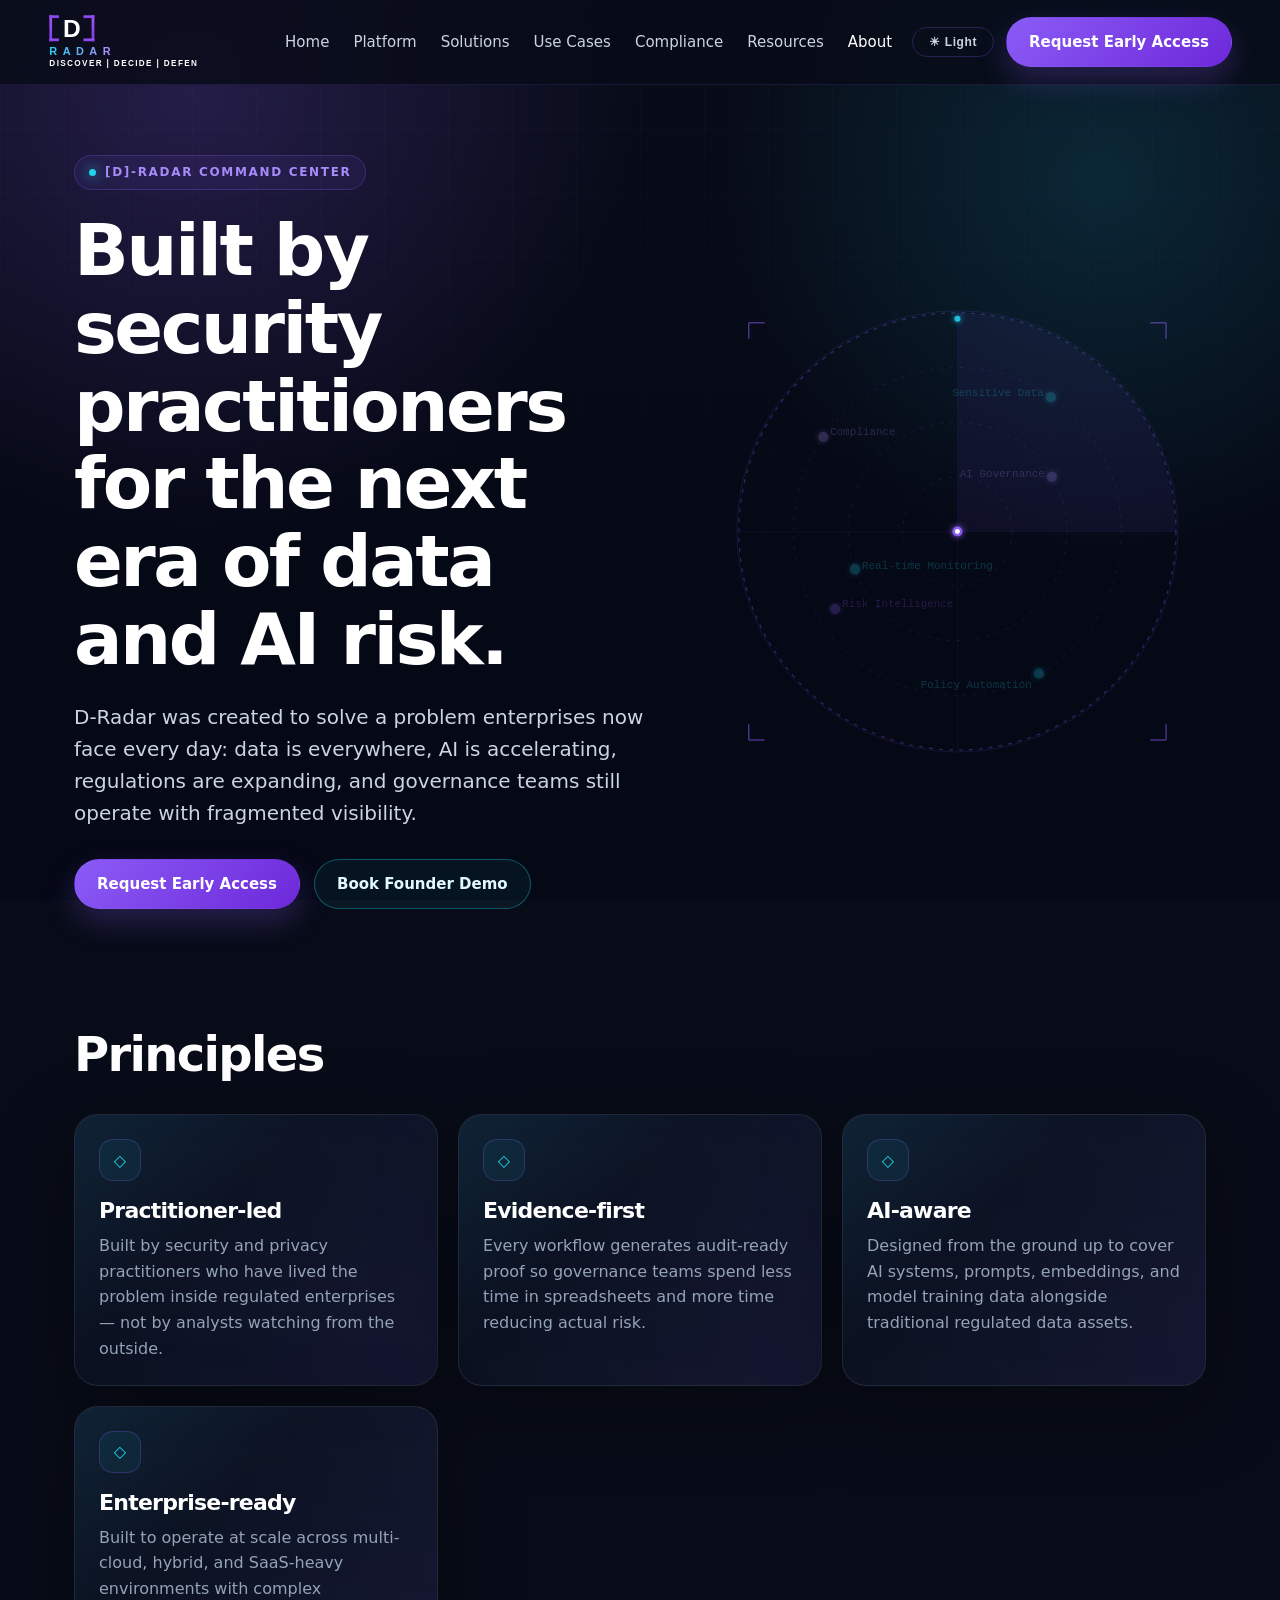
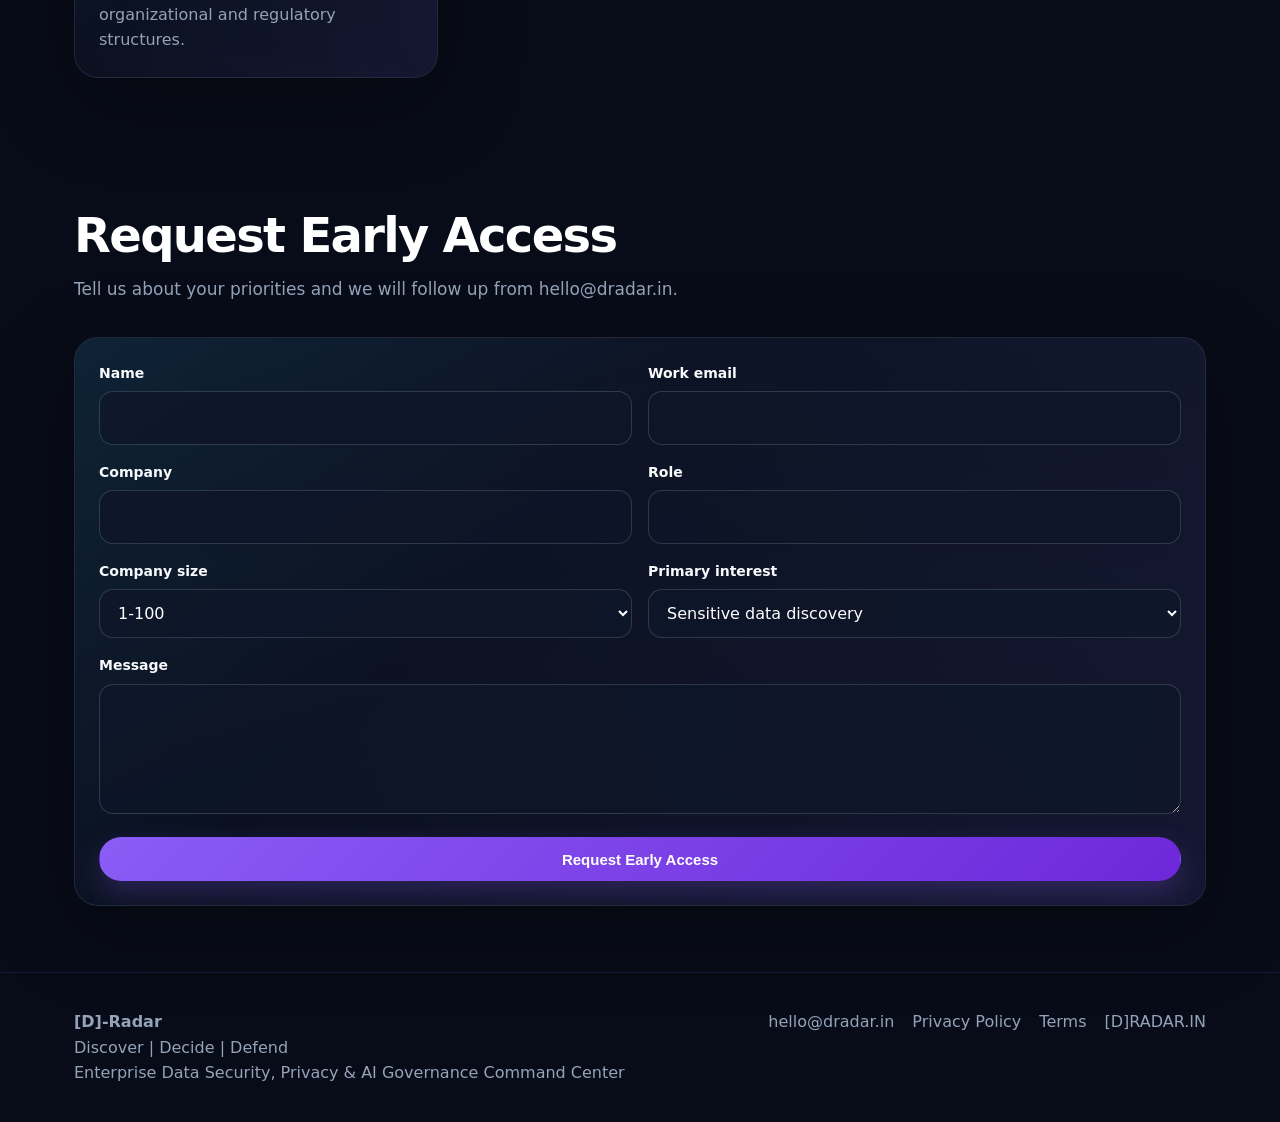
==== commit bb38c6a8: "Spread Real-time Monitoring and AI Governance blips apart on radar - Real-time Monitoring: moved to " ====
--- a/about.html
+++ b/about.html
@@ -1 +1 @@
-<!DOCTYPE html><html lang="en"><head><meta charset="UTF-8"><meta name="viewport" content="width=device-width, initial-scale=1.0"><title>About & Contact — D-Radar</title><meta name="description" content="Learn about D-Radar and request early access or a founder demo."><meta property="og:title" content="About & Contact — D-Radar"><meta property="og:description" content="Learn about D-Radar and request early access or a founder demo."><meta property="og:type" content="website"><meta property="og:url" content="https://dradar.in/about.html"><meta property="og:site_name" content="D-Radar"><link rel="canonical" href="https://dradar.in/about.html"><link rel="stylesheet" href="styles.css"></head><body><a class="skip-link" href="#main">Skip to content</a><header class="navbar"><div class="nav-inner"><a class="logo" href="index.html" aria-label="D-Radar home"><svg viewBox="0 0 220 82" fill="none" xmlns="http://www.w3.org/2000/svg" aria-hidden="true"><defs><linearGradient id="bracketGrad" x1="0" y1="0" x2="0" y2="1"><stop offset="0%" stop-color="#a855f7"/><stop offset="100%" stop-color="#7c3aed"/></linearGradient><linearGradient id="textGrad" x1="0" y1="0" x2="1" y2="0"><stop offset="0%" stop-color="#22d3ee"/><stop offset="100%" stop-color="#c084fc"/></linearGradient></defs><rect x="2" y="2" width="4" height="38" fill="url(#bracketGrad)"/><rect x="2" y="2" width="14" height="4" fill="url(#bracketGrad)"/><rect x="2" y="36" width="14" height="4" fill="url(#bracketGrad)"/><rect x="64" y="2" width="4" height="38" fill="url(#bracketGrad)"/><rect x="52" y="2" width="16" height="4" fill="url(#bracketGrad)"/><rect x="52" y="36" width="16" height="4" fill="url(#bracketGrad)"/><text x="35" y="34" font-family="Arial Black,Arial,sans-serif" font-weight="900" font-size="36" fill="white" text-anchor="middle" class="logo-d">D</text><text x="2" y="60" font-family="Arial,sans-serif" font-weight="700" font-size="16" fill="url(#textGrad)" letter-spacing="8">RADAR</text><text x="2" y="77" font-family="Arial,sans-serif" font-weight="700" font-size="12" fill="white" letter-spacing="2" class="logo-tagline">DISCOVER | DECIDE | DEFEND</text></svg></a><nav class="nav-links" id="nav-links" aria-label="Primary navigation"><a href="index.html">Home</a><a href="platform.html" >Platform</a><a href="solutions.html" >Solutions</a><a href="use-cases.html" >Use Cases</a><a href="compliance.html" >Compliance</a><a href="resources.html" >Resources</a><a href="about.html" aria-current="page">About</a></nav><div class="nav-actions"><button id="theme-toggle" class="theme-toggle">☀ Light</button><a class="btn btn-primary" href="about.html#contact">Request Early Access</a><button class="menu-toggle" type="button" aria-label="Open navigation menu" aria-controls="nav-links" aria-expanded="false"><svg viewBox="0 0 24 24" width="20" height="20" fill="none" stroke="currentColor" stroke-width="2.5" stroke-linecap="round" aria-hidden="true"><line x1="3" y1="6" x2="21" y2="6"/><line x1="3" y1="12" x2="21" y2="12"/><line x1="3" y1="18" x2="21" y2="18"/></svg></button></div></div></header><main id="main"><section class="hero"><div class="container hero-grid"><div><span class="eyebrow"><span class="dot"></span>[D]-Radar Command Center</span><h1>Built by security practitioners for the next era of data and AI risk.</h1><p class="lead">D-Radar was created to solve a problem enterprises now face every day: data is everywhere, AI is accelerating, regulations are expanding, and governance teams still operate with fragmented visibility.</p><div class="hero-actions"><a class="btn btn-primary" href="about.html#contact">Request Early Access</a><a class="btn btn-secondary" href="about.html#contact">Book Founder Demo</a></div></div><div class="radar-panel" aria-hidden="true"><svg class="radar-svg-panel" viewBox="0 0 500 500" fill="none" xmlns="http://www.w3.org/2000/svg"><defs><filter id="pLG" x="-50%" y="-50%" width="200%" height="200%"><feGaussianBlur stdDeviation="3" result="blur"/><feMerge><feMergeNode in="blur"/><feMergeNode in="SourceGraphic"/></feMerge></filter><filter id="pBG" x="-100%" y="-100%" width="300%" height="300%"><feGaussianBlur stdDeviation="3" result="blur"/><feMerge><feMergeNode in="blur"/><feMergeNode in="SourceGraphic"/></feMerge></filter><clipPath id="pClip"><circle cx="250" cy="250" r="220"/></clipPath></defs><circle cx="250" cy="250" r="222" stroke="#8b5cf6" stroke-width="1" stroke-opacity="0.15"/><circle cx="250" cy="250" r="220" stroke="#8b5cf6" stroke-width="1.2" stroke-opacity="0.35" stroke-dasharray="4 6"/><circle cx="250" cy="250" r="165" stroke="#8b5cf6" stroke-width="0.8" stroke-opacity="0.2" stroke-dasharray="3 7"/><circle cx="250" cy="250" r="110" stroke="#8b5cf6" stroke-width="0.8" stroke-opacity="0.2" stroke-dasharray="3 7"/><circle cx="250" cy="250" r="55" stroke="#8b5cf6" stroke-width="0.8" stroke-opacity="0.2" stroke-dasharray="3 7"/><line x1="30" y1="250" x2="470" y2="250" stroke="#8b5cf6" stroke-width="0.5" stroke-opacity="0.15"/><line x1="250" y1="30" x2="250" y2="470" stroke="#8b5cf6" stroke-width="0.5" stroke-opacity="0.15"/><line x1="94" y1="94" x2="406" y2="406" stroke="#8b5cf6" stroke-width="0.4" stroke-opacity="0.1"/><line x1="406" y1="94" x2="94" y2="406" stroke="#8b5cf6" stroke-width="0.4" stroke-opacity="0.1"/><g class="ssweep" style="transform-origin:250px 250px"><path d="M250,250 L250,30 A220,220,0,0,1,470,250 Z" fill="#8b5cf6" fill-opacity="0.07" clip-path="url(#pClip)"/><line x1="250" y1="250" x2="250" y2="32" stroke="#22d3ee" stroke-width="1.8" stroke-linecap="round" filter="url(#pLG)" stroke-opacity="0.95"/><circle cx="250" cy="36" r="3" fill="#22d3ee" filter="url(#pBG)" opacity="0.9"/></g><g class="sblip" style="animation-delay:0.58s"><circle cx="344" cy="115" r="5" fill="#22d3ee" filter="url(#pBG)"/><text x="337" y="114" font-size="11" fill="#22d3ee" fill-opacity="0.9" font-family="monospace" text-anchor="end" class="rl">Sensitive Data</text></g><g class="sblip" style="animation-delay:1.58s"><circle cx="359" cy="241" r="5" fill="#a78bfa" filter="url(#pBG)"/><text font-size="11" fill="#a78bfa" fill-opacity="0.9" font-family="monospace" text-anchor="end" class="rl" x="352" y="241">AI Governance</text></g><g class="sblip" style="animation-delay:2.50s"><circle cx="332" cy="393" r="5" fill="#22d3ee" filter="url(#pBG)"/><text x="325" y="408" font-size="11" fill="#22d3ee" fill-opacity="0.9" font-family="monospace" text-anchor="end" class="rl">Policy Automation</text></g><g class="sblip" style="animation-delay:3.50s"><circle cx="127" cy="328" r="5" fill="#8b5cf6" filter="url(#pBG)"/><text x="134" y="326" font-size="11" fill="#8b5cf6" fill-opacity="0.9" font-family="monospace" text-anchor="start" class="rl">Risk Intelligence</text></g><g class="sblip" style="animation-delay:4.50s"><circle cx="140" cy="250" r="5" fill="#22d3ee" filter="url(#pBG)"/><text font-size="11" fill="#22d3ee" fill-opacity="0.9" font-family="monospace" text-anchor="start" class="rl" x="147" y="250">Real-time Monitoring</text></g><g class="sblip" style="animation-delay:5.08s"><circle cx="115" cy="155" r="5" fill="#a78bfa" filter="url(#pBG)"/><text x="122" y="153" font-size="11" fill="#a78bfa" fill-opacity="0.9" font-family="monospace" text-anchor="start" class="rl">Compliance</text></g><circle cx="250" cy="250" r="5" fill="#8b5cf6" filter="url(#pBG)"/><circle cx="250" cy="250" r="2.5" fill="#fff"/><g stroke="#8b5cf6" stroke-width="1.5" stroke-opacity="0.5"><path d="M40,40 L40,56 M40,40 L56,40"/><path d="M460,40 L460,56 M460,40 L444,40"/><path d="M40,460 L40,444 M40,460 L56,460"/><path d="M460,460 L460,444 M460,460 L444,460"/></g></svg></div></div></section><section class="section"><div class="container"><div class="section-head"><h2>Principles</h2></div><div class="grid grid-3 "><article class="card"><div class="icon">◇</div><h3>Practitioner-led</h3><p>Built by security and privacy practitioners who have lived the problem inside regulated enterprises — not by analysts watching from the outside.</p></article><article class="card"><div class="icon">◇</div><h3>Evidence-first</h3><p>Every workflow generates audit-ready proof so governance teams spend less time in spreadsheets and more time reducing actual risk.</p></article><article class="card"><div class="icon">◇</div><h3>AI-aware</h3><p>Designed from the ground up to cover AI systems, prompts, embeddings, and model training data alongside traditional regulated data assets.</p></article><article class="card"><div class="icon">◇</div><h3>Enterprise-ready</h3><p>Built to operate at scale across multi-cloud, hybrid, and SaaS-heavy environments with complex organizational and regulatory structures.</p></article></div></div></section><section class="section" id="contact"><div class="container"><div class="section-head"><h2>Request Early Access</h2><p>Tell us about your priorities and we will follow up from hello@dradar.in.</p></div><form class="card form" aria-label="Early access contact form" action="mailto:hello@dradar.in" method="POST" enctype="text/plain"><div class="form-row"><div class="field"><label for="name">Name</label><input id="name" name="name" autocomplete="name" required></div><div class="field"><label for="email">Work email</label><input id="email" name="email" type="email" autocomplete="email" required></div></div><div class="form-row"><div class="field"><label for="company">Company</label><input id="company" name="company" autocomplete="organization"></div><div class="field"><label for="role">Role</label><input id="role" name="role" autocomplete="organization-title"></div></div><div class="form-row"><div class="field"><label for="size">Company size</label><select id="size" name="size"><option>1-100</option><option>101-1,000</option><option>1,001-10,000</option><option>10,000+</option></select></div><div class="field"><label for="interest">Primary interest</label><select id="interest" name="interest"><option>Sensitive data discovery</option><option>AI governance</option><option>Compliance evidence</option><option>Privacy operations</option><option>Founder demo</option></select></div></div><div class="field"><label for="message">Message</label><textarea id="message" name="message"></textarea></div><button class="btn btn-primary" type="submit">Request Early Access</button></form></div></section></main><footer class="footer"><div class="container footer-grid"><div><strong>[D]-Radar</strong><p>Discover | Decide | Defend</p><p>Enterprise Data Security, Privacy & AI Governance Command Center</p></div><div class="footer-links"><a href="mailto:hello@dradar.in">hello@dradar.in</a><a href="privacy.html">Privacy Policy</a><a href="terms.html">Terms</a><span>[D]RADAR.IN</span></div></div></footer><script src="script.js"></script></body></html>+<!DOCTYPE html><html lang="en"><head><meta charset="UTF-8"><meta name="viewport" content="width=device-width, initial-scale=1.0"><title>About & Contact — D-Radar</title><meta name="description" content="Learn about D-Radar and request early access or a founder demo."><meta property="og:title" content="About & Contact — D-Radar"><meta property="og:description" content="Learn about D-Radar and request early access or a founder demo."><meta property="og:type" content="website"><meta property="og:url" content="https://dradar.in/about.html"><meta property="og:site_name" content="D-Radar"><link rel="canonical" href="https://dradar.in/about.html"><link rel="stylesheet" href="styles.css"></head><body><a class="skip-link" href="#main">Skip to content</a><header class="navbar"><div class="nav-inner"><a class="logo" href="index.html" aria-label="D-Radar home"><svg viewBox="0 0 220 82" fill="none" xmlns="http://www.w3.org/2000/svg" aria-hidden="true"><defs><linearGradient id="bracketGrad" x1="0" y1="0" x2="0" y2="1"><stop offset="0%" stop-color="#a855f7"/><stop offset="100%" stop-color="#7c3aed"/></linearGradient><linearGradient id="textGrad" x1="0" y1="0" x2="1" y2="0"><stop offset="0%" stop-color="#22d3ee"/><stop offset="100%" stop-color="#c084fc"/></linearGradient></defs><rect x="2" y="2" width="4" height="38" fill="url(#bracketGrad)"/><rect x="2" y="2" width="14" height="4" fill="url(#bracketGrad)"/><rect x="2" y="36" width="14" height="4" fill="url(#bracketGrad)"/><rect x="64" y="2" width="4" height="38" fill="url(#bracketGrad)"/><rect x="52" y="2" width="16" height="4" fill="url(#bracketGrad)"/><rect x="52" y="36" width="16" height="4" fill="url(#bracketGrad)"/><text x="35" y="34" font-family="Arial Black,Arial,sans-serif" font-weight="900" font-size="36" fill="white" text-anchor="middle" class="logo-d">D</text><text x="2" y="60" font-family="Arial,sans-serif" font-weight="700" font-size="16" fill="url(#textGrad)" letter-spacing="8">RADAR</text><text x="2" y="77" font-family="Arial,sans-serif" font-weight="700" font-size="12" fill="white" letter-spacing="2" class="logo-tagline">DISCOVER | DECIDE | DEFEND</text></svg></a><nav class="nav-links" id="nav-links" aria-label="Primary navigation"><a href="index.html">Home</a><a href="platform.html" >Platform</a><a href="solutions.html" >Solutions</a><a href="use-cases.html" >Use Cases</a><a href="compliance.html" >Compliance</a><a href="resources.html" >Resources</a><a href="about.html" aria-current="page">About</a></nav><div class="nav-actions"><button id="theme-toggle" class="theme-toggle">☀ Light</button><a class="btn btn-primary" href="about.html#contact">Request Early Access</a><button class="menu-toggle" type="button" aria-label="Open navigation menu" aria-controls="nav-links" aria-expanded="false"><svg viewBox="0 0 24 24" width="20" height="20" fill="none" stroke="currentColor" stroke-width="2.5" stroke-linecap="round" aria-hidden="true"><line x1="3" y1="6" x2="21" y2="6"/><line x1="3" y1="12" x2="21" y2="12"/><line x1="3" y1="18" x2="21" y2="18"/></svg></button></div></div></header><main id="main"><section class="hero"><div class="container hero-grid"><div><span class="eyebrow"><span class="dot"></span>[D]-Radar Command Center</span><h1>Built by security practitioners for the next era of data and AI risk.</h1><p class="lead">D-Radar was created to solve a problem enterprises now face every day: data is everywhere, AI is accelerating, regulations are expanding, and governance teams still operate with fragmented visibility.</p><div class="hero-actions"><a class="btn btn-primary" href="about.html#contact">Request Early Access</a><a class="btn btn-secondary" href="about.html#contact">Book Founder Demo</a></div></div><div class="radar-panel" aria-hidden="true"><svg class="radar-svg-panel" viewBox="0 0 500 500" fill="none" xmlns="http://www.w3.org/2000/svg"><defs><filter id="pLG" x="-50%" y="-50%" width="200%" height="200%"><feGaussianBlur stdDeviation="3" result="blur"/><feMerge><feMergeNode in="blur"/><feMergeNode in="SourceGraphic"/></feMerge></filter><filter id="pBG" x="-100%" y="-100%" width="300%" height="300%"><feGaussianBlur stdDeviation="3" result="blur"/><feMerge><feMergeNode in="blur"/><feMergeNode in="SourceGraphic"/></feMerge></filter><clipPath id="pClip"><circle cx="250" cy="250" r="220"/></clipPath></defs><circle cx="250" cy="250" r="222" stroke="#8b5cf6" stroke-width="1" stroke-opacity="0.15"/><circle cx="250" cy="250" r="220" stroke="#8b5cf6" stroke-width="1.2" stroke-opacity="0.35" stroke-dasharray="4 6"/><circle cx="250" cy="250" r="165" stroke="#8b5cf6" stroke-width="0.8" stroke-opacity="0.2" stroke-dasharray="3 7"/><circle cx="250" cy="250" r="110" stroke="#8b5cf6" stroke-width="0.8" stroke-opacity="0.2" stroke-dasharray="3 7"/><circle cx="250" cy="250" r="55" stroke="#8b5cf6" stroke-width="0.8" stroke-opacity="0.2" stroke-dasharray="3 7"/><line x1="30" y1="250" x2="470" y2="250" stroke="#8b5cf6" stroke-width="0.5" stroke-opacity="0.15"/><line x1="250" y1="30" x2="250" y2="470" stroke="#8b5cf6" stroke-width="0.5" stroke-opacity="0.15"/><line x1="94" y1="94" x2="406" y2="406" stroke="#8b5cf6" stroke-width="0.4" stroke-opacity="0.1"/><line x1="406" y1="94" x2="94" y2="406" stroke="#8b5cf6" stroke-width="0.4" stroke-opacity="0.1"/><g class="ssweep" style="transform-origin:250px 250px"><path d="M250,250 L250,30 A220,220,0,0,1,470,250 Z" fill="#8b5cf6" fill-opacity="0.07" clip-path="url(#pClip)"/><line x1="250" y1="250" x2="250" y2="32" stroke="#22d3ee" stroke-width="1.8" stroke-linecap="round" filter="url(#pLG)" stroke-opacity="0.95"/><circle cx="250" cy="36" r="3" fill="#22d3ee" filter="url(#pBG)" opacity="0.9"/></g><g class="sblip" style="animation-delay:0.58s"><circle cx="344" cy="115" r="5" fill="#22d3ee" filter="url(#pBG)"/><text x="337" y="114" font-size="11" fill="#22d3ee" fill-opacity="0.9" font-family="monospace" text-anchor="end" class="rl">Sensitive Data</text></g><g class="sblip" style="animation-delay:1.00s"><circle cx="345" cy="195" r="5" fill="#a78bfa" filter="url(#pBG)"/><text font-size="11" fill="#a78bfa" fill-opacity="0.9" font-family="monospace" text-anchor="end" class="rl" x="338" y="195">AI Governance</text></g><g class="sblip" style="animation-delay:2.50s"><circle cx="332" cy="393" r="5" fill="#22d3ee" filter="url(#pBG)"/><text x="325" y="408" font-size="11" fill="#22d3ee" fill-opacity="0.9" font-family="monospace" text-anchor="end" class="rl">Policy Automation</text></g><g class="sblip" style="animation-delay:3.50s"><circle cx="127" cy="328" r="5" fill="#8b5cf6" filter="url(#pBG)"/><text x="134" y="326" font-size="11" fill="#8b5cf6" fill-opacity="0.9" font-family="monospace" text-anchor="start" class="rl">Risk Intelligence</text></g><g class="sblip" style="animation-delay:4.17s"><circle cx="147" cy="288" r="5" fill="#22d3ee" filter="url(#pBG)"/><text font-size="11" fill="#22d3ee" fill-opacity="0.9" font-family="monospace" text-anchor="start" class="rl" x="154" y="288">Real-time Monitoring</text></g><g class="sblip" style="animation-delay:5.08s"><circle cx="115" cy="155" r="5" fill="#a78bfa" filter="url(#pBG)"/><text x="122" y="153" font-size="11" fill="#a78bfa" fill-opacity="0.9" font-family="monospace" text-anchor="start" class="rl">Compliance</text></g><circle cx="250" cy="250" r="5" fill="#8b5cf6" filter="url(#pBG)"/><circle cx="250" cy="250" r="2.5" fill="#fff"/><g stroke="#8b5cf6" stroke-width="1.5" stroke-opacity="0.5"><path d="M40,40 L40,56 M40,40 L56,40"/><path d="M460,40 L460,56 M460,40 L444,40"/><path d="M40,460 L40,444 M40,460 L56,460"/><path d="M460,460 L460,444 M460,460 L444,460"/></g></svg></div></div></section><section class="section"><div class="container"><div class="section-head"><h2>Principles</h2></div><div class="grid grid-3 "><article class="card"><div class="icon">◇</div><h3>Practitioner-led</h3><p>Built by security and privacy practitioners who have lived the problem inside regulated enterprises — not by analysts watching from the outside.</p></article><article class="card"><div class="icon">◇</div><h3>Evidence-first</h3><p>Every workflow generates audit-ready proof so governance teams spend less time in spreadsheets and more time reducing actual risk.</p></article><article class="card"><div class="icon">◇</div><h3>AI-aware</h3><p>Designed from the ground up to cover AI systems, prompts, embeddings, and model training data alongside traditional regulated data assets.</p></article><article class="card"><div class="icon">◇</div><h3>Enterprise-ready</h3><p>Built to operate at scale across multi-cloud, hybrid, and SaaS-heavy environments with complex organizational and regulatory structures.</p></article></div></div></section><section class="section" id="contact"><div class="container"><div class="section-head"><h2>Request Early Access</h2><p>Tell us about your priorities and we will follow up from hello@dradar.in.</p></div><form class="card form" aria-label="Early access contact form" action="mailto:hello@dradar.in" method="POST" enctype="text/plain"><div class="form-row"><div class="field"><label for="name">Name</label><input id="name" name="name" autocomplete="name" required></div><div class="field"><label for="email">Work email</label><input id="email" name="email" type="email" autocomplete="email" required></div></div><div class="form-row"><div class="field"><label for="company">Company</label><input id="company" name="company" autocomplete="organization"></div><div class="field"><label for="role">Role</label><input id="role" name="role" autocomplete="organization-title"></div></div><div class="form-row"><div class="field"><label for="size">Company size</label><select id="size" name="size"><option>1-100</option><option>101-1,000</option><option>1,001-10,000</option><option>10,000+</option></select></div><div class="field"><label for="interest">Primary interest</label><select id="interest" name="interest"><option>Sensitive data discovery</option><option>AI governance</option><option>Compliance evidence</option><option>Privacy operations</option><option>Founder demo</option></select></div></div><div class="field"><label for="message">Message</label><textarea id="message" name="message"></textarea></div><button class="btn btn-primary" type="submit">Request Early Access</button></form></div></section></main><footer class="footer"><div class="container footer-grid"><div><strong>[D]-Radar</strong><p>Discover | Decide | Defend</p><p>Enterprise Data Security, Privacy & AI Governance Command Center</p></div><div class="footer-links"><a href="mailto:hello@dradar.in">hello@dradar.in</a><a href="privacy.html">Privacy Policy</a><a href="terms.html">Terms</a><span>[D]RADAR.IN</span></div></div></footer><script src="script.js"></script></body></html>
--- a/styles.css
+++ b/styles.css
@@ -1 +1 @@
-:root{--bg:#080c18;--bg2:#0d1221;--panel:rgba(15,23,42,.72);--panel2:rgba(30,41,59,.52);--purple:#8b5cf6;--purple2:#a78bfa;--cyan:#22d3ee;--text:#f8fafc;--muted:#94a3b8;--soft:#cbd5e1;--border:rgba(139,92,246,.25);--line:rgba(34,211,238,.18);--shadow:0 24px 80px rgba(0,0,0,.35)}*{box-sizing:border-box}html{scroll-behavior:smooth}body{margin:0;font-family:Inter,ui-sans-serif,system-ui,-apple-system,BlinkMacSystemFont,"Segoe UI",sans-serif;background:var(--bg);color:var(--text);line-height:1.6;overflow-x:hidden}body:before{content:"";position:fixed;inset:0;z-index:-2;background:radial-gradient(circle at 15% 10%,rgba(139,92,246,.22),transparent 28rem),radial-gradient(circle at 86% 20%,rgba(34,211,238,.14),transparent 24rem),linear-gradient(180deg,var(--bg),#050815 70%)}body:after{content:"";position:fixed;inset:0;z-index:-1;background-image:linear-gradient(rgba(139,92,246,.045) 1px,transparent 1px),linear-gradient(90deg,rgba(139,92,246,.045) 1px,transparent 1px);background-size:64px 64px;mask-image:linear-gradient(to bottom,black,transparent 85%);pointer-events:none}a{color:inherit}p{margin:0;color:var(--muted)}.skip-link{position:absolute;left:-999px;top:12px;z-index:999;background:var(--cyan);color:#03131a;padding:10px 14px;border-radius:10px}.skip-link:focus{left:12px}.navbar{position:sticky;top:0;z-index:100;background:rgba(8,12,24,.82);backdrop-filter:blur(16px);border-bottom:1px solid rgba(139,92,246,.14)}.nav-inner{padding:14px 48px;display:flex;align-items:center;gap:20px}.logo{display:flex;align-items:center;text-decoration:none}.logo svg{width:150px;height:auto}.nav-links{display:flex;align-items:center;gap:24px;margin-left:auto}.nav-links a{font-size:15px;color:var(--soft);text-decoration:none}.nav-links a:hover,.nav-links a[aria-current=page]{color:#fff}.nav-actions{display:flex;gap:12px;align-items:center}.menu-toggle{display:none;background:transparent;border:1px solid var(--border);color:var(--purple2);border-radius:10px;padding:8px 10px;cursor:pointer;line-height:0;transition:.2s}.menu-toggle:hover{background:rgba(139,92,246,.12)}.btn{display:inline-flex;align-items:center;justify-content:center;gap:8px;border:1px solid transparent;border-radius:999px;padding:12px 22px;font-weight:800;font-size:15px;text-decoration:none;cursor:pointer;transition:.2s ease;min-height:44px}.btn-primary{background:linear-gradient(135deg,var(--purple),#6d28d9);color:#fff;box-shadow:0 12px 30px rgba(139,92,246,.25)}.btn-primary:hover{transform:translateY(-1px);box-shadow:0 16px 36px rgba(139,92,246,.34)}.btn-secondary{border-color:rgba(34,211,238,.35);color:#e0faff;background:rgba(34,211,238,.06)}.btn-secondary:hover{border-color:var(--cyan);background:rgba(34,211,238,.12)}main{min-height:70vh}.container{max-width:1180px;margin:auto;padding:0 24px}.section{padding:66px 0}.hero{padding:70px 0 54px}.hero-grid{display:grid;grid-template-columns:1.08fr .92fr;gap:52px;align-items:center}.eyebrow,.badge{display:inline-flex;align-items:center;gap:9px;width:max-content;max-width:100%;padding:7px 14px;border:1px solid var(--border);border-radius:999px;background:rgba(139,92,246,.08);color:var(--purple2);font-size:12px;letter-spacing:.14em;text-transform:uppercase;font-weight:900}.dot{width:7px;height:7px;border-radius:50%;background:var(--cyan);box-shadow:0 0 14px var(--cyan)}h1,h2,h3{margin:0;color:#fff;line-height:1.08;letter-spacing:-.035em}h1{font-size:clamp(40px,6vw,72px);margin-top:22px}h2{font-size:clamp(30px,4vw,48px)}h3{font-size:22px}.lead{font-size:clamp(17px,2vw,20px);color:var(--soft);max-width:760px;margin-top:22px}.audience{margin-top:18px;color:#e2e8f0;font-weight:700}.hero-actions{display:flex;flex-wrap:wrap;gap:14px;margin-top:30px}.section-head{max-width:790px;margin-bottom:34px}.section-head p{margin-top:14px;font-size:17px}.grid{display:grid;gap:20px}.grid-3{grid-template-columns:repeat(3,1fr)}.grid-2{grid-template-columns:repeat(2,1fr)}.card{position:relative;overflow:hidden;padding:24px;border:1px solid rgba(148,163,184,.16);border-radius:24px;background:linear-gradient(180deg,rgba(15,23,42,.78),rgba(15,23,42,.46));box-shadow:var(--shadow)}.card:before{content:"";position:absolute;inset:0;background:linear-gradient(135deg,rgba(34,211,238,.08),transparent 38%,rgba(139,92,246,.08));pointer-events:none}.card>*{position:relative}.card p{margin-top:10px}.icon{width:42px;height:42px;border-radius:14px;border:1px solid var(--border);display:grid;place-items:center;color:var(--cyan);background:rgba(34,211,238,.06);margin-bottom:18px}.radar-panel{position:relative;min-height:460px;overflow:visible}.radar-svg-panel{width:100%;height:100%;overflow:visible;display:block}.ssweep{transform-origin:250px 250px;animation:sweep 6s linear infinite}.sblip{animation:sblip-flash 6s ease-out infinite;opacity:.25}@keyframes sblip-flash{0%{opacity:1}15%{opacity:.7}40%{opacity:.25}100%{opacity:.25}}.radar{position:absolute;inset:35px;border:1px dashed rgba(34,211,238,.28);border-radius:50%;background:repeating-radial-gradient(circle,transparent 0 62px,rgba(139,92,246,.18) 63px 64px)}.radar:before{content:"";position:absolute;inset:50%;width:50%;height:2px;background:linear-gradient(90deg,var(--cyan),transparent);transform-origin:left;animation:sweep 8s linear infinite}.radar:after{content:"";position:absolute;inset:20%;border:1px solid rgba(139,92,246,.18);border-radius:50%}@keyframes sweep{to{transform:rotate(360deg)}}.blip{position:absolute;width:10px;height:10px;border-radius:50%;background:var(--cyan);box-shadow:0 0 18px var(--cyan)}.b1{left:66%;top:22%}.b2{left:28%;top:58%;background:var(--purple2)}.b3{left:58%;top:72%}.term{position:absolute;font-size:11px;font-weight:700;letter-spacing:.08em;text-transform:uppercase;padding:5px 10px;border-radius:999px;background:rgba(15,23,42,.82);border:1px solid rgba(139,92,246,.32);color:var(--purple2);white-space:nowrap;animation:pulse 3s ease-in-out infinite}.term:nth-child(odd){color:var(--cyan);border-color:rgba(34,211,238,.32)}@keyframes pulse{0%,100%{opacity:.7}50%{opacity:1}}.t1{top:8%;left:12%}.t2{top:8%;right:10%}.t3{top:32%;right:5%}.t4{bottom:30%;right:7%}.t5{bottom:10%;right:14%}.t6{bottom:10%;left:10%}.t7{bottom:30%;left:5%}.t8{top:32%;left:6%}.problem{font-size:18px;color:var(--soft);padding:30px}.layer-list{counter-reset:layer}.layer{display:grid;grid-template-columns:auto 1fr;gap:18px;align-items:start}.layer:before{counter-increment:layer;content:"0" counter(layer);font-weight:900;color:var(--cyan);font-size:14px;letter-spacing:.12em}.cta-section{margin:84px 0;padding:42px;border-radius:30px;border:1px solid var(--border);background:linear-gradient(135deg,rgba(139,92,246,.2),rgba(34,211,238,.08));display:flex;align-items:center;justify-content:space-between;gap:24px}.footer{border-top:1px solid rgba(139,92,246,.14);padding:36px 0;color:var(--muted)}.footer-grid{display:flex;justify-content:space-between;gap:24px;flex-wrap:wrap}.footer a{color:var(--muted);text-decoration:none}.footer a:hover{color:var(--purple2)}.footer-links{display:flex;gap:18px;flex-wrap:wrap}.form{display:grid;gap:16px}.form-row{display:grid;grid-template-columns:1fr 1fr;gap:16px}.field label{display:block;font-weight:800;font-size:14px;margin-bottom:7px}.field input,.field select,.field textarea{width:100%;border:1px solid rgba(148,163,184,.25);background:rgba(15,23,42,.76);color:#fff;border-radius:14px;padding:13px 14px;font:inherit}.field textarea{min-height:130px;resize:vertical}.field input:focus,.field select:focus,.field textarea:focus{outline:2px solid rgba(34,211,238,.55);outline-offset:2px}.notice{border-left:3px solid var(--cyan);padding:18px 20px;background:rgba(34,211,238,.07);border-radius:16px;color:var(--soft)}.theme-toggle{background:transparent;border:1px solid var(--border);color:var(--soft);border-radius:999px;padding:7px 16px;font-size:12px;font-weight:700;cursor:pointer;letter-spacing:.05em;transition:.2s;white-space:nowrap}.theme-toggle:hover{background:rgba(139,92,246,.1)}body.light{background:#f8f9ff;color:#1e1b4b}body.light:before{background:radial-gradient(circle at 15% 10%,rgba(79,70,229,.1),transparent 28rem),radial-gradient(circle at 86% 20%,rgba(99,102,241,.07),transparent 24rem),linear-gradient(180deg,#f8f9ff,#eef2ff 70%)}body.light:after{background-image:linear-gradient(rgba(79,70,229,.04) 1px,transparent 1px),linear-gradient(90deg,rgba(79,70,229,.04) 1px,transparent 1px)}body.light p{color:#64748b}body.light .navbar{background:rgba(255,255,255,.95);border-bottom-color:rgba(79,70,229,.15)}body.light .nav-links a{color:#374151}body.light .nav-links a:hover,body.light .nav-links a[aria-current=page]{color:#4f46e5}body.light h1,body.light h2,body.light h3{color:#1e1b4b}body.light .lead{color:#374151}body.light .soft{color:#374151}body.light .eyebrow,body.light .badge{background:rgba(79,70,229,.08);border-color:rgba(79,70,229,.25);color:#4f46e5}body.light .dot{background:#4f46e5;box-shadow:0 0 14px #4f46e5}body.light .card{background:linear-gradient(180deg,#fff,#f0f4ff);border-color:rgba(79,70,229,.15)}body.light .card:before{background:linear-gradient(135deg,rgba(79,70,229,.06),transparent 38%,rgba(99,102,241,.04))}body.light .icon{background:rgba(79,70,229,.08);border-color:rgba(79,70,229,.25);color:#4f46e5}body.light .btn-primary{background:linear-gradient(135deg,#4f46e5,#4338ca);box-shadow:0 12px 30px rgba(79,70,229,.25)}body.light .btn-secondary{border-color:rgba(79,70,229,.35);color:#1e1b4b;background:rgba(79,70,229,.06)}body.light .btn-secondary:hover{border-color:#4f46e5;background:rgba(79,70,229,.12)}body.light .footer{border-top-color:rgba(79,70,229,.14)}body.light .footer p,body.light .footer span,body.light .footer-links a{color:#64748b}body.light .footer-links a:hover{color:#4f46e5}body.light .cta-section{background:linear-gradient(135deg,rgba(79,70,229,.12),rgba(99,102,241,.05));border-color:rgba(79,70,229,.2)}body.light .problem{color:#374151}body.light .section-head p{color:#64748b}body.light .field input,body.light .field select,body.light .field textarea{background:#fff;border-color:rgba(79,70,229,.25);color:#1e1b4b}body.light .notice{background:rgba(79,70,229,.07);color:#374151}body.light .theme-toggle{border-color:rgba(79,70,229,.3);color:#4f46e5}body.light .menu-toggle{border-color:rgba(79,70,229,.3);color:#1e1b4b}body.light .radar-svg-panel text{fill:#1e1b4b !important;fill-opacity:1 !important}body.light .rl{fill:#1e1b4b !important;fill-opacity:1 !important}body.light .radar-svg text{fill:#1e1b4b !important;fill-opacity:1 !important}body.light .sblip{opacity:1 !important;animation:none !important}body.light .radar-svg-panel text{fill:#0f172a !important;fill-opacity:1 !important}body.light .rl{fill:#0f172a !important;fill-opacity:1 !important}body.light .sblip circle,body.light .blip{opacity:0.9}body.light .logo-d{fill:#1e1b4b}body.light .logo-tagline{fill:#000000 !important}body.light .lead{color:#374151}body.light .section-head p{color:#374151}body.light .card{background:linear-gradient(180deg,#fff,#f0f4ff);border-color:rgba(79,70,229,.15)}body.light .card h3{color:#1e1b4b}body.light .card p{color:#374151}body.light .notice{background:rgba(79,70,229,.07);border-left-color:#4f46e5;color:#374151}@media(max-width:900px){.menu-toggle{display:inline-flex}.nav-links{position:absolute;left:0;right:0;top:100%;display:none;flex-direction:column;align-items:stretch;padding:8px 0;border-bottom:1px solid var(--border);background:rgba(8,12,24,.97);backdrop-filter:blur(16px)}.nav-links.open{display:flex}.nav-links a{padding:14px 24px;border-bottom:1px solid rgba(139,92,246,.08)}.nav-links a:last-child{border-bottom:none}.nav-actions .btn{display:none}.hero-grid,.grid-3,.grid-2{grid-template-columns:1fr}.hero{padding-top:66px}.radar-panel{min-height:360px}.cta-section{align-items:flex-start;flex-direction:column}.form-row{grid-template-columns:1fr}}@media(max-width:560px){.nav-inner,.container{padding-left:18px;padding-right:18px}.section{padding:58px 0}.logo svg{width:126px}.hero-actions{flex-direction:column}.btn{width:100%}.card{padding:20px}.radar-panel{min-height:300px}h1{font-size:39px}}
+:root{--bg:#080c18;--bg2:#0d1221;--panel:rgba(15,23,42,.72);--panel2:rgba(30,41,59,.52);--purple:#8b5cf6;--purple2:#a78bfa;--cyan:#22d3ee;--text:#f8fafc;--muted:#94a3b8;--soft:#cbd5e1;--border:rgba(139,92,246,.25);--line:rgba(34,211,238,.18);--shadow:0 24px 80px rgba(0,0,0,.35)}*{box-sizing:border-box}html{scroll-behavior:smooth}body{margin:0;font-family:Inter,ui-sans-serif,system-ui,-apple-system,BlinkMacSystemFont,"Segoe UI",sans-serif;background:var(--bg);color:var(--text);line-height:1.6;overflow-x:hidden}body:before{content:"";position:fixed;inset:0;z-index:-2;background:radial-gradient(circle at 15% 10%,rgba(139,92,246,.22),transparent 28rem),radial-gradient(circle at 86% 20%,rgba(34,211,238,.14),transparent 24rem),linear-gradient(180deg,var(--bg),#050815 70%)}body:after{content:"";position:fixed;inset:0;z-index:-1;background-image:linear-gradient(rgba(139,92,246,.045) 1px,transparent 1px),linear-gradient(90deg,rgba(139,92,246,.045) 1px,transparent 1px);background-size:64px 64px;mask-image:linear-gradient(to bottom,black,transparent 85%);pointer-events:none}a{color:inherit}p{margin:0;color:var(--muted)}.skip-link{position:absolute;left:-999px;top:12px;z-index:999;background:var(--cyan);color:#03131a;padding:10px 14px;border-radius:10px}.skip-link:focus{left:12px}.navbar{position:sticky;top:0;z-index:100;background:rgba(8,12,24,.82);backdrop-filter:blur(16px);border-bottom:1px solid rgba(139,92,246,.14)}.nav-inner{padding:14px 48px;display:flex;align-items:center;gap:20px}.logo{display:flex;align-items:center;text-decoration:none}.logo svg{width:150px;height:auto}.nav-links{display:flex;align-items:center;gap:24px;margin-left:auto}.nav-links a{font-size:15px;color:var(--soft);text-decoration:none}.nav-links a:hover,.nav-links a[aria-current=page]{color:#fff}.nav-actions{display:flex;gap:12px;align-items:center}.menu-toggle{display:none;background:transparent;border:1px solid var(--border);color:var(--purple2);border-radius:10px;padding:8px 10px;cursor:pointer;line-height:0;transition:.2s}.menu-toggle:hover{background:rgba(139,92,246,.12)}.btn{display:inline-flex;align-items:center;justify-content:center;gap:8px;border:1px solid transparent;border-radius:999px;padding:12px 22px;font-weight:800;font-size:15px;text-decoration:none;cursor:pointer;transition:.2s ease;min-height:44px}.btn-primary{background:linear-gradient(135deg,var(--purple),#6d28d9);color:#fff;box-shadow:0 12px 30px rgba(139,92,246,.25)}.btn-primary:hover{transform:translateY(-1px);box-shadow:0 16px 36px rgba(139,92,246,.34)}.btn-secondary{border-color:rgba(34,211,238,.35);color:#e0faff;background:rgba(34,211,238,.06)}.btn-secondary:hover{border-color:var(--cyan);background:rgba(34,211,238,.12)}main{min-height:70vh}.container{max-width:1180px;margin:auto;padding:0 24px}.section{padding:66px 0}.hero{padding:70px 0 54px}.hero-grid{display:grid;grid-template-columns:1.08fr .92fr;gap:52px;align-items:center}.eyebrow,.badge{display:inline-flex;align-items:center;gap:9px;width:max-content;max-width:100%;padding:7px 14px;border:1px solid var(--border);border-radius:999px;background:rgba(139,92,246,.08);color:var(--purple2);font-size:12px;letter-spacing:.14em;text-transform:uppercase;font-weight:900}.dot{width:7px;height:7px;border-radius:50%;background:var(--cyan);box-shadow:0 0 14px var(--cyan)}h1,h2,h3{margin:0;color:#fff;line-height:1.08;letter-spacing:-.035em}h1{font-size:clamp(40px,6vw,72px);margin-top:22px}h2{font-size:clamp(30px,4vw,48px)}h3{font-size:22px}.lead{font-size:clamp(17px,2vw,20px);color:var(--soft);max-width:760px;margin-top:22px}.audience{margin-top:18px;color:#e2e8f0;font-weight:700}.hero-actions{display:flex;flex-wrap:wrap;gap:14px;margin-top:30px}.section-head{max-width:790px;margin-bottom:34px}.section-head p{margin-top:14px;font-size:17px}.grid{display:grid;gap:20px}.grid-3{grid-template-columns:repeat(3,1fr)}.grid-2{grid-template-columns:repeat(2,1fr)}.card{position:relative;overflow:hidden;padding:24px;border:1px solid rgba(148,163,184,.16);border-radius:24px;background:linear-gradient(180deg,rgba(15,23,42,.78),rgba(15,23,42,.46));box-shadow:var(--shadow)}.card:before{content:"";position:absolute;inset:0;background:linear-gradient(135deg,rgba(34,211,238,.08),transparent 38%,rgba(139,92,246,.08));pointer-events:none}.card>*{position:relative}.card p{margin-top:10px}.icon{width:42px;height:42px;border-radius:14px;border:1px solid var(--border);display:grid;place-items:center;color:var(--cyan);background:rgba(34,211,238,.06);margin-bottom:18px}.radar-panel{position:relative;min-height:460px;overflow:visible}.radar-svg-panel{width:100%;height:100%;overflow:visible;display:block}.ssweep{transform-origin:250px 250px;animation:sweep 6s linear infinite}.sblip{animation:sblip-flash 6s ease-out infinite;opacity:.25}@keyframes sblip-flash{0%{opacity:1}15%{opacity:.7}40%{opacity:.25}100%{opacity:.25}}.radar{position:absolute;inset:35px;border:1px dashed rgba(34,211,238,.28);border-radius:50%;background:repeating-radial-gradient(circle,transparent 0 62px,rgba(139,92,246,.18) 63px 64px)}.radar:before{content:"";position:absolute;inset:50%;width:50%;height:2px;background:linear-gradient(90deg,var(--cyan),transparent);transform-origin:left;animation:sweep 8s linear infinite}.radar:after{content:"";position:absolute;inset:20%;border:1px solid rgba(139,92,246,.18);border-radius:50%}@keyframes sweep{to{transform:rotate(360deg)}}.blip{position:absolute;width:10px;height:10px;border-radius:50%;background:var(--cyan);box-shadow:0 0 18px var(--cyan)}.b1{left:66%;top:22%}.b2{left:28%;top:58%;background:var(--purple2)}.b3{left:58%;top:72%}.term{position:absolute;font-size:11px;font-weight:700;letter-spacing:.08em;text-transform:uppercase;padding:5px 10px;border-radius:999px;background:rgba(15,23,42,.82);border:1px solid rgba(139,92,246,.32);color:var(--purple2);white-space:nowrap;animation:pulse 3s ease-in-out infinite}.term:nth-child(odd){color:var(--cyan);border-color:rgba(34,211,238,.32)}@keyframes pulse{0%,100%{opacity:.7}50%{opacity:1}}.t1{top:8%;left:12%}.t2{top:8%;right:10%}.t3{top:32%;right:5%}.t4{bottom:30%;right:7%}.t5{bottom:10%;right:14%}.t6{bottom:10%;left:10%}.t7{bottom:30%;left:5%}.t8{top:32%;left:6%}.problem{font-size:18px;color:var(--soft);padding:30px}.layer-list{counter-reset:layer}.layer{display:grid;grid-template-columns:auto 1fr;gap:18px;align-items:start}.layer:before{counter-increment:layer;content:"0" counter(layer);font-weight:900;color:var(--cyan);font-size:14px;letter-spacing:.12em}.cta-section{margin:84px 0;padding:42px;border-radius:30px;border:1px solid var(--border);background:linear-gradient(135deg,rgba(139,92,246,.2),rgba(34,211,238,.08));display:flex;align-items:center;justify-content:space-between;gap:24px}.footer{border-top:1px solid rgba(139,92,246,.14);padding:36px 0;color:var(--muted)}.footer-grid{display:flex;justify-content:space-between;gap:24px;flex-wrap:wrap}.footer a{color:var(--muted);text-decoration:none}.footer a:hover{color:var(--purple2)}.footer-links{display:flex;gap:18px;flex-wrap:wrap}.form{display:grid;gap:16px}.form-row{display:grid;grid-template-columns:1fr 1fr;gap:16px}.field label{display:block;font-weight:800;font-size:14px;margin-bottom:7px}.field input,.field select,.field textarea{width:100%;border:1px solid rgba(148,163,184,.25);background:rgba(15,23,42,.76);color:#fff;border-radius:14px;padding:13px 14px;font:inherit}.field textarea{min-height:130px;resize:vertical}.field input:focus,.field select:focus,.field textarea:focus{outline:2px solid rgba(34,211,238,.55);outline-offset:2px}.notice{border-left:3px solid var(--cyan);padding:18px 20px;background:rgba(34,211,238,.07);border-radius:16px;color:var(--soft)}.theme-toggle{background:transparent;border:1px solid var(--border);color:var(--soft);border-radius:999px;padding:7px 16px;font-size:12px;font-weight:700;cursor:pointer;letter-spacing:.05em;transition:.2s;white-space:nowrap}.theme-toggle:hover{background:rgba(139,92,246,.1)}body.light{background:#f8f9ff;color:#1e1b4b}body.light:before{background:radial-gradient(circle at 15% 10%,rgba(79,70,229,.1),transparent 28rem),radial-gradient(circle at 86% 20%,rgba(99,102,241,.07),transparent 24rem),linear-gradient(180deg,#f8f9ff,#eef2ff 70%)}body.light:after{background-image:linear-gradient(rgba(79,70,229,.04) 1px,transparent 1px),linear-gradient(90deg,rgba(79,70,229,.04) 1px,transparent 1px)}body.light p{color:#64748b}body.light .navbar{background:rgba(255,255,255,.95);border-bottom-color:rgba(79,70,229,.15)}body.light .nav-links a{color:#374151}body.light .nav-links a:hover,body.light .nav-links a[aria-current=page]{color:#4f46e5}body.light h1,body.light h2,body.light h3{color:#1e1b4b}body.light .lead{color:#374151}body.light .soft{color:#374151}body.light .eyebrow,body.light .badge{background:rgba(79,70,229,.08);border-color:rgba(79,70,229,.25);color:#4f46e5}body.light .dot{background:#4f46e5;box-shadow:0 0 14px #4f46e5}body.light .card{background:linear-gradient(180deg,#fff,#f0f4ff);border-color:rgba(79,70,229,.15)}body.light .card:before{background:linear-gradient(135deg,rgba(79,70,229,.06),transparent 38%,rgba(99,102,241,.04))}body.light .icon{background:rgba(79,70,229,.08);border-color:rgba(79,70,229,.25);color:#4f46e5}body.light .btn-primary{background:linear-gradient(135deg,#4f46e5,#4338ca);box-shadow:0 12px 30px rgba(79,70,229,.25)}body.light .btn-secondary{border-color:rgba(79,70,229,.35);color:#1e1b4b;background:rgba(79,70,229,.06)}body.light .btn-secondary:hover{border-color:#4f46e5;background:rgba(79,70,229,.12)}body.light .footer{border-top-color:rgba(79,70,229,.14)}body.light .footer p,body.light .footer span,body.light .footer-links a{color:#64748b}body.light .footer-links a:hover{color:#4f46e5}body.light .cta-section{background:linear-gradient(135deg,rgba(79,70,229,.12),rgba(99,102,241,.05));border-color:rgba(79,70,229,.2)}body.light .problem{color:#374151}body.light .section-head p{color:#64748b}body.light .field input,body.light .field select,body.light .field textarea{background:#fff;border-color:rgba(79,70,229,.25);color:#1e1b4b}body.light .notice{background:rgba(79,70,229,.07);color:#374151}body.light .theme-toggle{border-color:rgba(79,70,229,.3);color:#4f46e5}body.light .menu-toggle{border-color:rgba(79,70,229,.3);color:#1e1b4b}body.light .radar-svg-panel text{fill:#1e1b4b !important;fill-opacity:1 !important}body.light .rl{fill:#1e1b4b !important;fill-opacity:1 !important}body.light .radar-svg text{fill:#1e1b4b !important;fill-opacity:1 !important}body.light .sblip{opacity:1 !important;animation:none !important}body.light .radar-svg-panel text{fill:#0f172a !important;fill-opacity:1 !important}body.light .rl{fill:#0f172a !important;fill-opacity:1 !important}body.light .sblip circle,body.light .blip{opacity:0.9}body.light .logo-d{fill:#1e1b4b}body.light .logo-tagline{fill:#000000 !important}body.light .lead{color:#374151}body.light .section-head p{color:#374151}body.light .card{background:linear-gradient(180deg,#fff,#f0f4ff);border-color:rgba(79,70,229,.15)}body.light .card h3{color:#1e1b4b}body.light .card p{color:#374151}body.light .notice{background:rgba(79,70,229,.07);border-left-color:#4f46e5;color:#374151}@media(max-width:1024px){.menu-toggle{display:inline-flex}.nav-links{position:absolute;left:0;right:0;top:100%;display:none;flex-direction:column;align-items:stretch;padding:8px 0;border-bottom:1px solid var(--border);background:rgba(8,12,24,.97);backdrop-filter:blur(16px)}.nav-links.open{display:flex}.nav-links a{padding:14px 24px;border-bottom:1px solid rgba(139,92,246,.08)}.nav-links a:last-child{border-bottom:none}.nav-actions .btn{display:none}.hero-grid,.grid-3,.grid-2{grid-template-columns:1fr}.hero{padding-top:66px}.radar-panel{min-height:360px}.cta-section{align-items:flex-start;flex-direction:column}.form-row{grid-template-columns:1fr}}@media(max-width:560px){.nav-inner,.container{padding-left:18px;padding-right:18px}.section{padding:58px 0}.logo svg{width:126px}.hero-actions{flex-direction:column}.btn{width:100%}.card{padding:20px}.radar-panel{min-height:300px}h1{font-size:39px}}
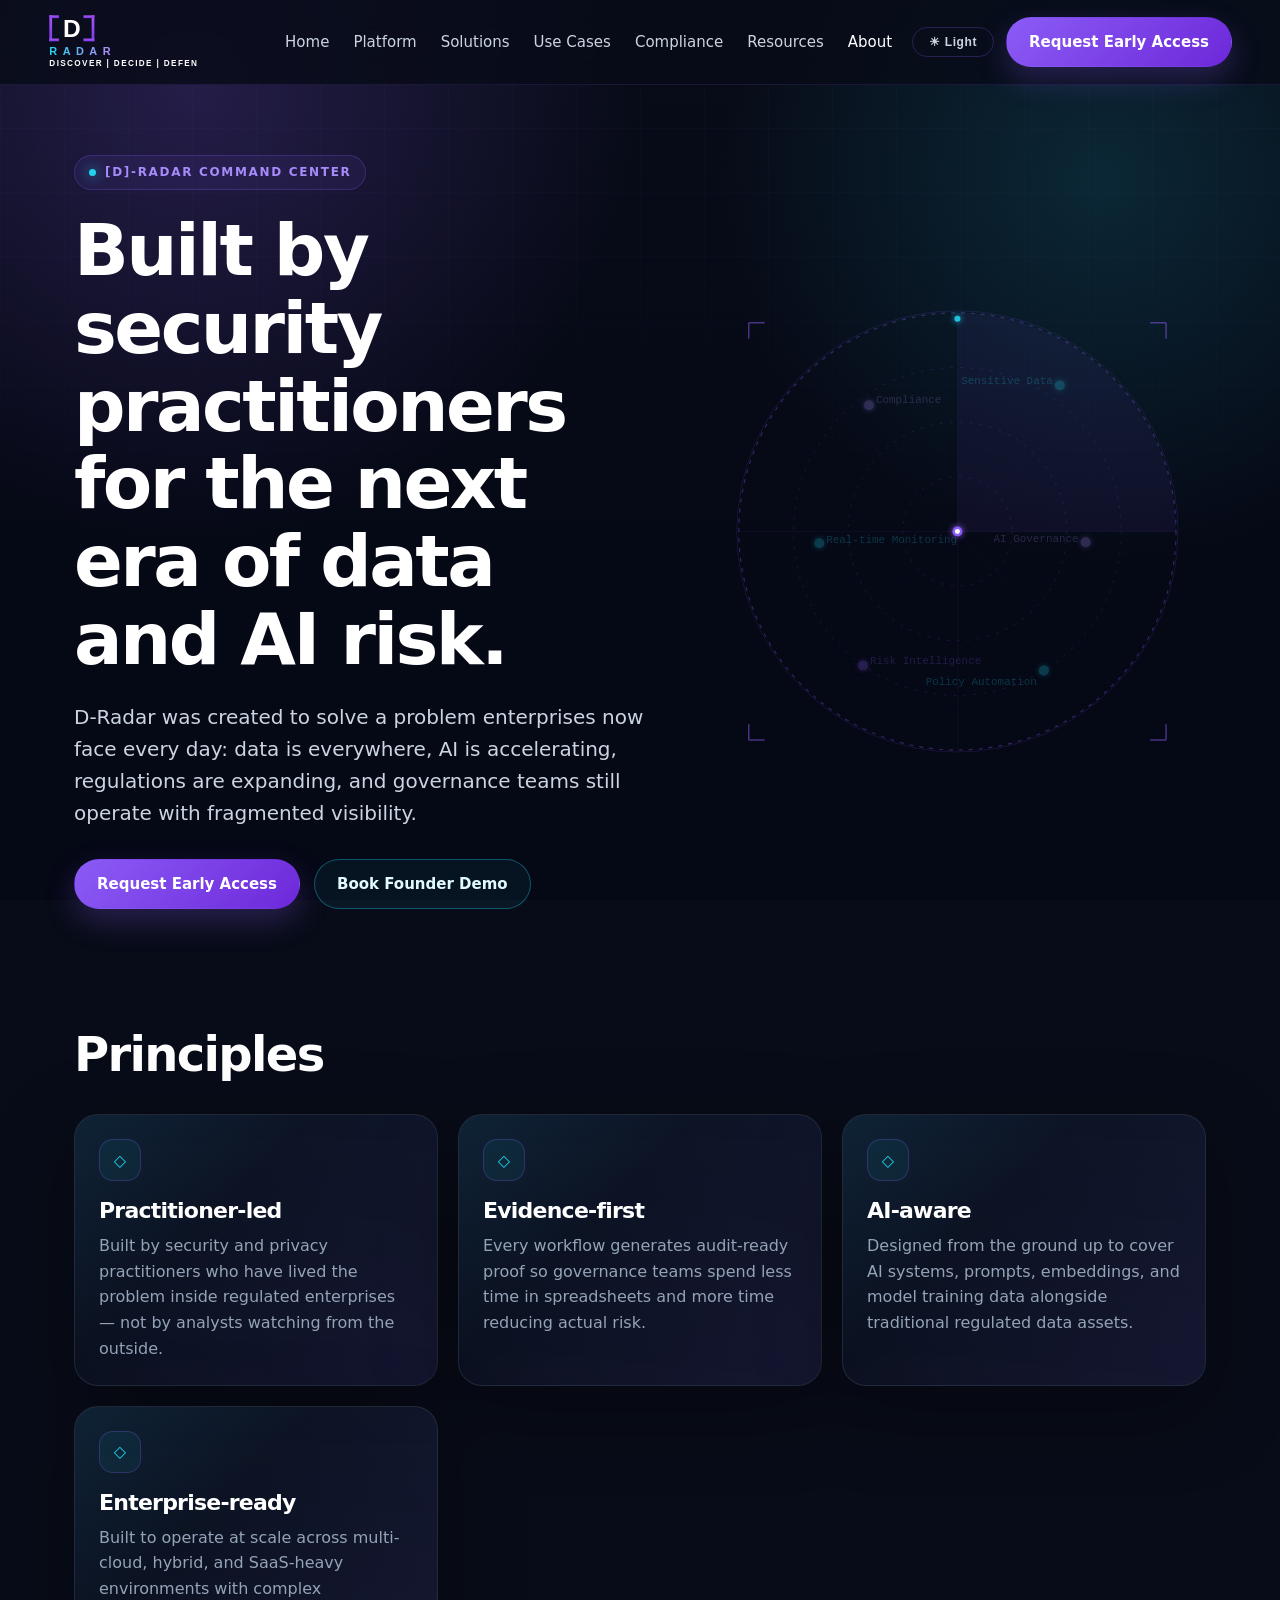
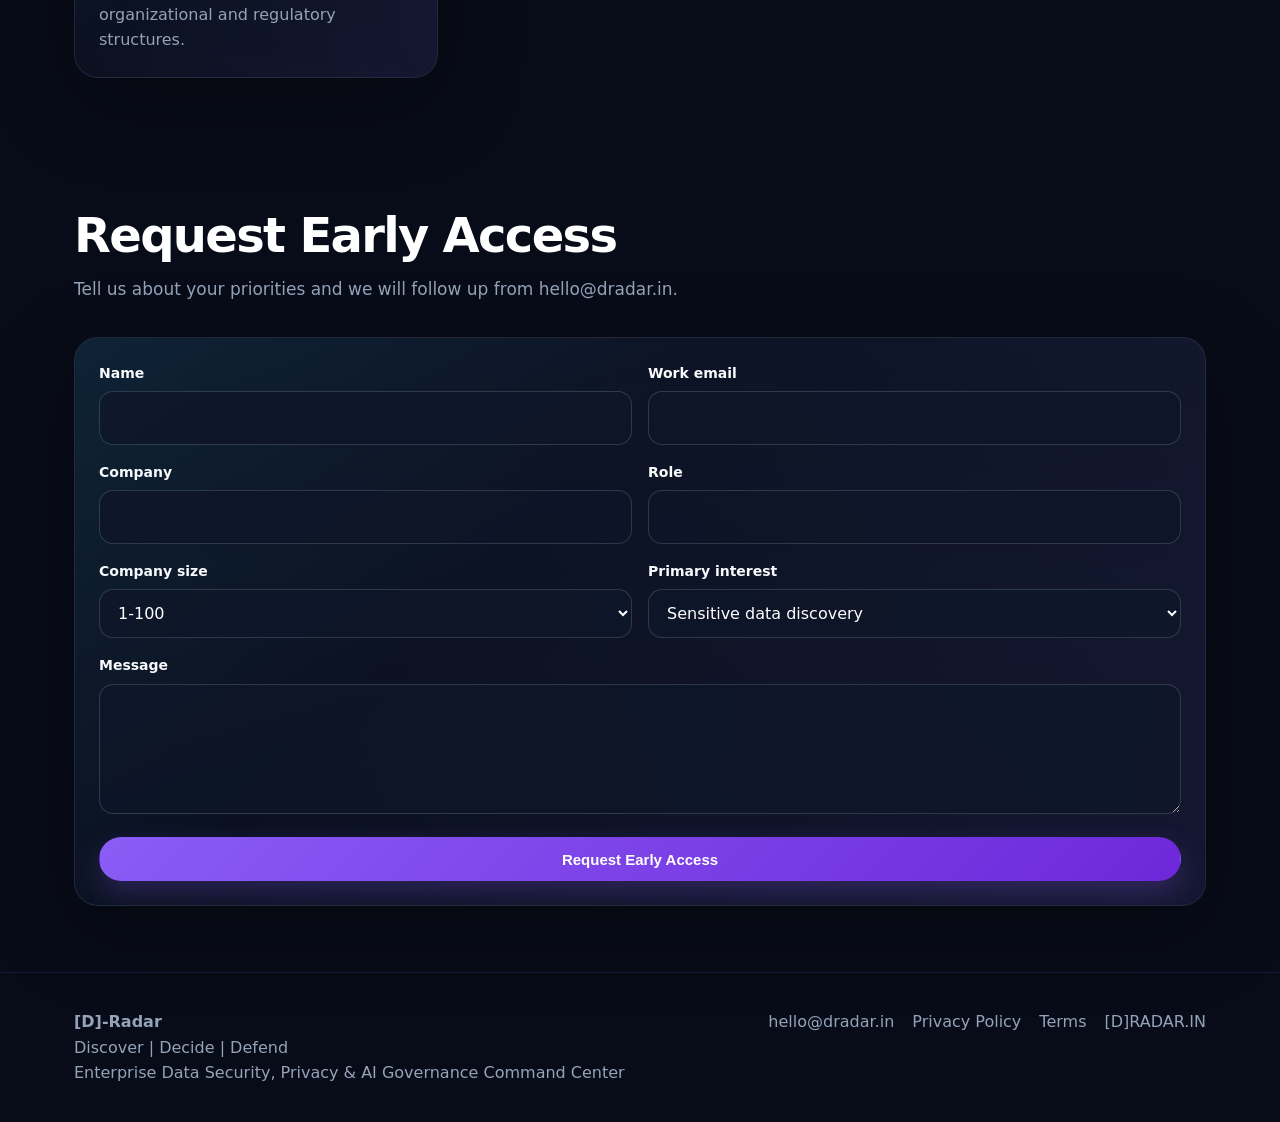
==== commit cf653be0: "Spread all 6 radar blips evenly ~60° apart to reduce white space New positions (clockwise from top):" ====
--- a/about.html
+++ b/about.html
@@ -1 +1 @@
-<!DOCTYPE html><html lang="en"><head><meta charset="UTF-8"><meta name="viewport" content="width=device-width, initial-scale=1.0"><title>About & Contact — D-Radar</title><meta name="description" content="Learn about D-Radar and request early access or a founder demo."><meta property="og:title" content="About & Contact — D-Radar"><meta property="og:description" content="Learn about D-Radar and request early access or a founder demo."><meta property="og:type" content="website"><meta property="og:url" content="https://dradar.in/about.html"><meta property="og:site_name" content="D-Radar"><link rel="canonical" href="https://dradar.in/about.html"><link rel="stylesheet" href="styles.css"></head><body><a class="skip-link" href="#main">Skip to content</a><header class="navbar"><div class="nav-inner"><a class="logo" href="index.html" aria-label="D-Radar home"><svg viewBox="0 0 220 82" fill="none" xmlns="http://www.w3.org/2000/svg" aria-hidden="true"><defs><linearGradient id="bracketGrad" x1="0" y1="0" x2="0" y2="1"><stop offset="0%" stop-color="#a855f7"/><stop offset="100%" stop-color="#7c3aed"/></linearGradient><linearGradient id="textGrad" x1="0" y1="0" x2="1" y2="0"><stop offset="0%" stop-color="#22d3ee"/><stop offset="100%" stop-color="#c084fc"/></linearGradient></defs><rect x="2" y="2" width="4" height="38" fill="url(#bracketGrad)"/><rect x="2" y="2" width="14" height="4" fill="url(#bracketGrad)"/><rect x="2" y="36" width="14" height="4" fill="url(#bracketGrad)"/><rect x="64" y="2" width="4" height="38" fill="url(#bracketGrad)"/><rect x="52" y="2" width="16" height="4" fill="url(#bracketGrad)"/><rect x="52" y="36" width="16" height="4" fill="url(#bracketGrad)"/><text x="35" y="34" font-family="Arial Black,Arial,sans-serif" font-weight="900" font-size="36" fill="white" text-anchor="middle" class="logo-d">D</text><text x="2" y="60" font-family="Arial,sans-serif" font-weight="700" font-size="16" fill="url(#textGrad)" letter-spacing="8">RADAR</text><text x="2" y="77" font-family="Arial,sans-serif" font-weight="700" font-size="12" fill="white" letter-spacing="2" class="logo-tagline">DISCOVER | DECIDE | DEFEND</text></svg></a><nav class="nav-links" id="nav-links" aria-label="Primary navigation"><a href="index.html">Home</a><a href="platform.html" >Platform</a><a href="solutions.html" >Solutions</a><a href="use-cases.html" >Use Cases</a><a href="compliance.html" >Compliance</a><a href="resources.html" >Resources</a><a href="about.html" aria-current="page">About</a></nav><div class="nav-actions"><button id="theme-toggle" class="theme-toggle">☀ Light</button><a class="btn btn-primary" href="about.html#contact">Request Early Access</a><button class="menu-toggle" type="button" aria-label="Open navigation menu" aria-controls="nav-links" aria-expanded="false"><svg viewBox="0 0 24 24" width="20" height="20" fill="none" stroke="currentColor" stroke-width="2.5" stroke-linecap="round" aria-hidden="true"><line x1="3" y1="6" x2="21" y2="6"/><line x1="3" y1="12" x2="21" y2="12"/><line x1="3" y1="18" x2="21" y2="18"/></svg></button></div></div></header><main id="main"><section class="hero"><div class="container hero-grid"><div><span class="eyebrow"><span class="dot"></span>[D]-Radar Command Center</span><h1>Built by security practitioners for the next era of data and AI risk.</h1><p class="lead">D-Radar was created to solve a problem enterprises now face every day: data is everywhere, AI is accelerating, regulations are expanding, and governance teams still operate with fragmented visibility.</p><div class="hero-actions"><a class="btn btn-primary" href="about.html#contact">Request Early Access</a><a class="btn btn-secondary" href="about.html#contact">Book Founder Demo</a></div></div><div class="radar-panel" aria-hidden="true"><svg class="radar-svg-panel" viewBox="0 0 500 500" fill="none" xmlns="http://www.w3.org/2000/svg"><defs><filter id="pLG" x="-50%" y="-50%" width="200%" height="200%"><feGaussianBlur stdDeviation="3" result="blur"/><feMerge><feMergeNode in="blur"/><feMergeNode in="SourceGraphic"/></feMerge></filter><filter id="pBG" x="-100%" y="-100%" width="300%" height="300%"><feGaussianBlur stdDeviation="3" result="blur"/><feMerge><feMergeNode in="blur"/><feMergeNode in="SourceGraphic"/></feMerge></filter><clipPath id="pClip"><circle cx="250" cy="250" r="220"/></clipPath></defs><circle cx="250" cy="250" r="222" stroke="#8b5cf6" stroke-width="1" stroke-opacity="0.15"/><circle cx="250" cy="250" r="220" stroke="#8b5cf6" stroke-width="1.2" stroke-opacity="0.35" stroke-dasharray="4 6"/><circle cx="250" cy="250" r="165" stroke="#8b5cf6" stroke-width="0.8" stroke-opacity="0.2" stroke-dasharray="3 7"/><circle cx="250" cy="250" r="110" stroke="#8b5cf6" stroke-width="0.8" stroke-opacity="0.2" stroke-dasharray="3 7"/><circle cx="250" cy="250" r="55" stroke="#8b5cf6" stroke-width="0.8" stroke-opacity="0.2" stroke-dasharray="3 7"/><line x1="30" y1="250" x2="470" y2="250" stroke="#8b5cf6" stroke-width="0.5" stroke-opacity="0.15"/><line x1="250" y1="30" x2="250" y2="470" stroke="#8b5cf6" stroke-width="0.5" stroke-opacity="0.15"/><line x1="94" y1="94" x2="406" y2="406" stroke="#8b5cf6" stroke-width="0.4" stroke-opacity="0.1"/><line x1="406" y1="94" x2="94" y2="406" stroke="#8b5cf6" stroke-width="0.4" stroke-opacity="0.1"/><g class="ssweep" style="transform-origin:250px 250px"><path d="M250,250 L250,30 A220,220,0,0,1,470,250 Z" fill="#8b5cf6" fill-opacity="0.07" clip-path="url(#pClip)"/><line x1="250" y1="250" x2="250" y2="32" stroke="#22d3ee" stroke-width="1.8" stroke-linecap="round" filter="url(#pLG)" stroke-opacity="0.95"/><circle cx="250" cy="36" r="3" fill="#22d3ee" filter="url(#pBG)" opacity="0.9"/></g><g class="sblip" style="animation-delay:0.58s"><circle cx="344" cy="115" r="5" fill="#22d3ee" filter="url(#pBG)"/><text x="337" y="114" font-size="11" fill="#22d3ee" fill-opacity="0.9" font-family="monospace" text-anchor="end" class="rl">Sensitive Data</text></g><g class="sblip" style="animation-delay:1.00s"><circle cx="345" cy="195" r="5" fill="#a78bfa" filter="url(#pBG)"/><text font-size="11" fill="#a78bfa" fill-opacity="0.9" font-family="monospace" text-anchor="end" class="rl" x="338" y="195">AI Governance</text></g><g class="sblip" style="animation-delay:2.50s"><circle cx="332" cy="393" r="5" fill="#22d3ee" filter="url(#pBG)"/><text x="325" y="408" font-size="11" fill="#22d3ee" fill-opacity="0.9" font-family="monospace" text-anchor="end" class="rl">Policy Automation</text></g><g class="sblip" style="animation-delay:3.50s"><circle cx="127" cy="328" r="5" fill="#8b5cf6" filter="url(#pBG)"/><text x="134" y="326" font-size="11" fill="#8b5cf6" fill-opacity="0.9" font-family="monospace" text-anchor="start" class="rl">Risk Intelligence</text></g><g class="sblip" style="animation-delay:4.17s"><circle cx="147" cy="288" r="5" fill="#22d3ee" filter="url(#pBG)"/><text font-size="11" fill="#22d3ee" fill-opacity="0.9" font-family="monospace" text-anchor="start" class="rl" x="154" y="288">Real-time Monitoring</text></g><g class="sblip" style="animation-delay:5.08s"><circle cx="115" cy="155" r="5" fill="#a78bfa" filter="url(#pBG)"/><text x="122" y="153" font-size="11" fill="#a78bfa" fill-opacity="0.9" font-family="monospace" text-anchor="start" class="rl">Compliance</text></g><circle cx="250" cy="250" r="5" fill="#8b5cf6" filter="url(#pBG)"/><circle cx="250" cy="250" r="2.5" fill="#fff"/><g stroke="#8b5cf6" stroke-width="1.5" stroke-opacity="0.5"><path d="M40,40 L40,56 M40,40 L56,40"/><path d="M460,40 L460,56 M460,40 L444,40"/><path d="M40,460 L40,444 M40,460 L56,460"/><path d="M460,460 L460,444 M460,460 L444,460"/></g></svg></div></div></section><section class="section"><div class="container"><div class="section-head"><h2>Principles</h2></div><div class="grid grid-3 "><article class="card"><div class="icon">◇</div><h3>Practitioner-led</h3><p>Built by security and privacy practitioners who have lived the problem inside regulated enterprises — not by analysts watching from the outside.</p></article><article class="card"><div class="icon">◇</div><h3>Evidence-first</h3><p>Every workflow generates audit-ready proof so governance teams spend less time in spreadsheets and more time reducing actual risk.</p></article><article class="card"><div class="icon">◇</div><h3>AI-aware</h3><p>Designed from the ground up to cover AI systems, prompts, embeddings, and model training data alongside traditional regulated data assets.</p></article><article class="card"><div class="icon">◇</div><h3>Enterprise-ready</h3><p>Built to operate at scale across multi-cloud, hybrid, and SaaS-heavy environments with complex organizational and regulatory structures.</p></article></div></div></section><section class="section" id="contact"><div class="container"><div class="section-head"><h2>Request Early Access</h2><p>Tell us about your priorities and we will follow up from hello@dradar.in.</p></div><form class="card form" aria-label="Early access contact form" action="mailto:hello@dradar.in" method="POST" enctype="text/plain"><div class="form-row"><div class="field"><label for="name">Name</label><input id="name" name="name" autocomplete="name" required></div><div class="field"><label for="email">Work email</label><input id="email" name="email" type="email" autocomplete="email" required></div></div><div class="form-row"><div class="field"><label for="company">Company</label><input id="company" name="company" autocomplete="organization"></div><div class="field"><label for="role">Role</label><input id="role" name="role" autocomplete="organization-title"></div></div><div class="form-row"><div class="field"><label for="size">Company size</label><select id="size" name="size"><option>1-100</option><option>101-1,000</option><option>1,001-10,000</option><option>10,000+</option></select></div><div class="field"><label for="interest">Primary interest</label><select id="interest" name="interest"><option>Sensitive data discovery</option><option>AI governance</option><option>Compliance evidence</option><option>Privacy operations</option><option>Founder demo</option></select></div></div><div class="field"><label for="message">Message</label><textarea id="message" name="message"></textarea></div><button class="btn btn-primary" type="submit">Request Early Access</button></form></div></section></main><footer class="footer"><div class="container footer-grid"><div><strong>[D]-Radar</strong><p>Discover | Decide | Defend</p><p>Enterprise Data Security, Privacy & AI Governance Command Center</p></div><div class="footer-links"><a href="mailto:hello@dradar.in">hello@dradar.in</a><a href="privacy.html">Privacy Policy</a><a href="terms.html">Terms</a><span>[D]RADAR.IN</span></div></div></footer><script src="script.js"></script></body></html>+<!DOCTYPE html><html lang="en"><head><meta charset="UTF-8"><meta name="viewport" content="width=device-width, initial-scale=1.0"><title>About & Contact — D-Radar</title><meta name="description" content="Learn about D-Radar and request early access or a founder demo."><meta property="og:title" content="About & Contact — D-Radar"><meta property="og:description" content="Learn about D-Radar and request early access or a founder demo."><meta property="og:type" content="website"><meta property="og:url" content="https://dradar.in/about.html"><meta property="og:site_name" content="D-Radar"><link rel="canonical" href="https://dradar.in/about.html"><link rel="stylesheet" href="styles.css"></head><body><a class="skip-link" href="#main">Skip to content</a><header class="navbar"><div class="nav-inner"><a class="logo" href="index.html" aria-label="D-Radar home"><svg viewBox="0 0 220 82" fill="none" xmlns="http://www.w3.org/2000/svg" aria-hidden="true"><defs><linearGradient id="bracketGrad" x1="0" y1="0" x2="0" y2="1"><stop offset="0%" stop-color="#a855f7"/><stop offset="100%" stop-color="#7c3aed"/></linearGradient><linearGradient id="textGrad" x1="0" y1="0" x2="1" y2="0"><stop offset="0%" stop-color="#22d3ee"/><stop offset="100%" stop-color="#c084fc"/></linearGradient></defs><rect x="2" y="2" width="4" height="38" fill="url(#bracketGrad)"/><rect x="2" y="2" width="14" height="4" fill="url(#bracketGrad)"/><rect x="2" y="36" width="14" height="4" fill="url(#bracketGrad)"/><rect x="64" y="2" width="4" height="38" fill="url(#bracketGrad)"/><rect x="52" y="2" width="16" height="4" fill="url(#bracketGrad)"/><rect x="52" y="36" width="16" height="4" fill="url(#bracketGrad)"/><text x="35" y="34" font-family="Arial Black,Arial,sans-serif" font-weight="900" font-size="36" fill="white" text-anchor="middle" class="logo-d">D</text><text x="2" y="60" font-family="Arial,sans-serif" font-weight="700" font-size="16" fill="url(#textGrad)" letter-spacing="8">RADAR</text><text x="2" y="77" font-family="Arial,sans-serif" font-weight="700" font-size="12" fill="white" letter-spacing="2" class="logo-tagline">DISCOVER | DECIDE | DEFEND</text></svg></a><nav class="nav-links" id="nav-links" aria-label="Primary navigation"><a href="index.html">Home</a><a href="platform.html" >Platform</a><a href="solutions.html" >Solutions</a><a href="use-cases.html" >Use Cases</a><a href="compliance.html" >Compliance</a><a href="resources.html" >Resources</a><a href="about.html" aria-current="page">About</a></nav><div class="nav-actions"><button id="theme-toggle" class="theme-toggle">☀ Light</button><a class="btn btn-primary" href="about.html#contact">Request Early Access</a><button class="menu-toggle" type="button" aria-label="Open navigation menu" aria-controls="nav-links" aria-expanded="false"><svg viewBox="0 0 24 24" width="20" height="20" fill="none" stroke="currentColor" stroke-width="2.5" stroke-linecap="round" aria-hidden="true"><line x1="3" y1="6" x2="21" y2="6"/><line x1="3" y1="12" x2="21" y2="12"/><line x1="3" y1="18" x2="21" y2="18"/></svg></button></div></div></header><main id="main"><section class="hero"><div class="container hero-grid"><div><span class="eyebrow"><span class="dot"></span>[D]-Radar Command Center</span><h1>Built by security practitioners for the next era of data and AI risk.</h1><p class="lead">D-Radar was created to solve a problem enterprises now face every day: data is everywhere, AI is accelerating, regulations are expanding, and governance teams still operate with fragmented visibility.</p><div class="hero-actions"><a class="btn btn-primary" href="about.html#contact">Request Early Access</a><a class="btn btn-secondary" href="about.html#contact">Book Founder Demo</a></div></div><div class="radar-panel" aria-hidden="true"><svg class="radar-svg-panel" viewBox="0 0 500 500" fill="none" xmlns="http://www.w3.org/2000/svg"><defs><filter id="pLG" x="-50%" y="-50%" width="200%" height="200%"><feGaussianBlur stdDeviation="3" result="blur"/><feMerge><feMergeNode in="blur"/><feMergeNode in="SourceGraphic"/></feMerge></filter><filter id="pBG" x="-100%" y="-100%" width="300%" height="300%"><feGaussianBlur stdDeviation="3" result="blur"/><feMerge><feMergeNode in="blur"/><feMergeNode in="SourceGraphic"/></feMerge></filter><clipPath id="pClip"><circle cx="250" cy="250" r="220"/></clipPath></defs><circle cx="250" cy="250" r="222" stroke="#8b5cf6" stroke-width="1" stroke-opacity="0.15"/><circle cx="250" cy="250" r="220" stroke="#8b5cf6" stroke-width="1.2" stroke-opacity="0.35" stroke-dasharray="4 6"/><circle cx="250" cy="250" r="165" stroke="#8b5cf6" stroke-width="0.8" stroke-opacity="0.2" stroke-dasharray="3 7"/><circle cx="250" cy="250" r="110" stroke="#8b5cf6" stroke-width="0.8" stroke-opacity="0.2" stroke-dasharray="3 7"/><circle cx="250" cy="250" r="55" stroke="#8b5cf6" stroke-width="0.8" stroke-opacity="0.2" stroke-dasharray="3 7"/><line x1="30" y1="250" x2="470" y2="250" stroke="#8b5cf6" stroke-width="0.5" stroke-opacity="0.15"/><line x1="250" y1="30" x2="250" y2="470" stroke="#8b5cf6" stroke-width="0.5" stroke-opacity="0.15"/><line x1="94" y1="94" x2="406" y2="406" stroke="#8b5cf6" stroke-width="0.4" stroke-opacity="0.1"/><line x1="406" y1="94" x2="94" y2="406" stroke="#8b5cf6" stroke-width="0.4" stroke-opacity="0.1"/><g class="ssweep" style="transform-origin:250px 250px"><path d="M250,250 L250,30 A220,220,0,0,1,470,250 Z" fill="#8b5cf6" fill-opacity="0.07" clip-path="url(#pClip)"/><line x1="250" y1="250" x2="250" y2="32" stroke="#22d3ee" stroke-width="1.8" stroke-linecap="round" filter="url(#pLG)" stroke-opacity="0.95"/><circle cx="250" cy="36" r="3" fill="#22d3ee" filter="url(#pBG)" opacity="0.9"/></g><g class="sblip" style="animation-delay:0.58s"><circle cx="353" cy="103" r="5" fill="#22d3ee" filter="url(#pBG)"/><text x="346" y="102" font-size="11" fill="#22d3ee" fill-opacity="0.9" font-family="monospace" text-anchor="end" class="rl">Sensitive Data</text></g><g class="sblip" style="animation-delay:1.58s"><circle cx="379" cy="261" r="5" fill="#a78bfa" filter="url(#pBG)"/><text font-size="11" fill="#a78bfa" fill-opacity="0.9" font-family="monospace" text-anchor="end" class="rl" x="372" y="261">AI Governance</text></g><g class="sblip" style="animation-delay:2.47s"><circle cx="337" cy="390" r="5" fill="#22d3ee" filter="url(#pBG)"/><text x="330" y="405" font-size="11" fill="#22d3ee" fill-opacity="0.9" font-family="monospace" text-anchor="end" class="rl">Policy Automation</text></g><g class="sblip" style="animation-delay:3.58s"><circle cx="155" cy="385" r="5" fill="#8b5cf6" filter="url(#pBG)"/><text x="162" y="383" font-size="11" fill="#8b5cf6" fill-opacity="0.9" font-family="monospace" text-anchor="start" class="rl">Risk Intelligence</text></g><g class="sblip" style="animation-delay:4.42s"><circle cx="111" cy="262" r="5" fill="#22d3ee" filter="url(#pBG)"/><text font-size="11" fill="#22d3ee" fill-opacity="0.9" font-family="monospace" text-anchor="start" class="rl" x="118" y="262">Real-time Monitoring</text></g><g class="sblip" style="animation-delay:5.42s"><circle cx="161" cy="123" r="5" fill="#a78bfa" filter="url(#pBG)"/><text x="168" y="121" font-size="11" fill="#a78bfa" fill-opacity="0.9" font-family="monospace" text-anchor="start" class="rl">Compliance</text></g><circle cx="250" cy="250" r="5" fill="#8b5cf6" filter="url(#pBG)"/><circle cx="250" cy="250" r="2.5" fill="#fff"/><g stroke="#8b5cf6" stroke-width="1.5" stroke-opacity="0.5"><path d="M40,40 L40,56 M40,40 L56,40"/><path d="M460,40 L460,56 M460,40 L444,40"/><path d="M40,460 L40,444 M40,460 L56,460"/><path d="M460,460 L460,444 M460,460 L444,460"/></g></svg></div></div></section><section class="section"><div class="container"><div class="section-head"><h2>Principles</h2></div><div class="grid grid-3 "><article class="card"><div class="icon">◇</div><h3>Practitioner-led</h3><p>Built by security and privacy practitioners who have lived the problem inside regulated enterprises — not by analysts watching from the outside.</p></article><article class="card"><div class="icon">◇</div><h3>Evidence-first</h3><p>Every workflow generates audit-ready proof so governance teams spend less time in spreadsheets and more time reducing actual risk.</p></article><article class="card"><div class="icon">◇</div><h3>AI-aware</h3><p>Designed from the ground up to cover AI systems, prompts, embeddings, and model training data alongside traditional regulated data assets.</p></article><article class="card"><div class="icon">◇</div><h3>Enterprise-ready</h3><p>Built to operate at scale across multi-cloud, hybrid, and SaaS-heavy environments with complex organizational and regulatory structures.</p></article></div></div></section><section class="section" id="contact"><div class="container"><div class="section-head"><h2>Request Early Access</h2><p>Tell us about your priorities and we will follow up from hello@dradar.in.</p></div><form class="card form" aria-label="Early access contact form" action="mailto:hello@dradar.in" method="POST" enctype="text/plain"><div class="form-row"><div class="field"><label for="name">Name</label><input id="name" name="name" autocomplete="name" required></div><div class="field"><label for="email">Work email</label><input id="email" name="email" type="email" autocomplete="email" required></div></div><div class="form-row"><div class="field"><label for="company">Company</label><input id="company" name="company" autocomplete="organization"></div><div class="field"><label for="role">Role</label><input id="role" name="role" autocomplete="organization-title"></div></div><div class="form-row"><div class="field"><label for="size">Company size</label><select id="size" name="size"><option>1-100</option><option>101-1,000</option><option>1,001-10,000</option><option>10,000+</option></select></div><div class="field"><label for="interest">Primary interest</label><select id="interest" name="interest"><option>Sensitive data discovery</option><option>AI governance</option><option>Compliance evidence</option><option>Privacy operations</option><option>Founder demo</option></select></div></div><div class="field"><label for="message">Message</label><textarea id="message" name="message"></textarea></div><button class="btn btn-primary" type="submit">Request Early Access</button></form></div></section></main><footer class="footer"><div class="container footer-grid"><div><strong>[D]-Radar</strong><p>Discover | Decide | Defend</p><p>Enterprise Data Security, Privacy & AI Governance Command Center</p></div><div class="footer-links"><a href="mailto:hello@dradar.in">hello@dradar.in</a><a href="privacy.html">Privacy Policy</a><a href="terms.html">Terms</a><span>[D]RADAR.IN</span></div></div></footer><script src="script.js"></script></body></html>
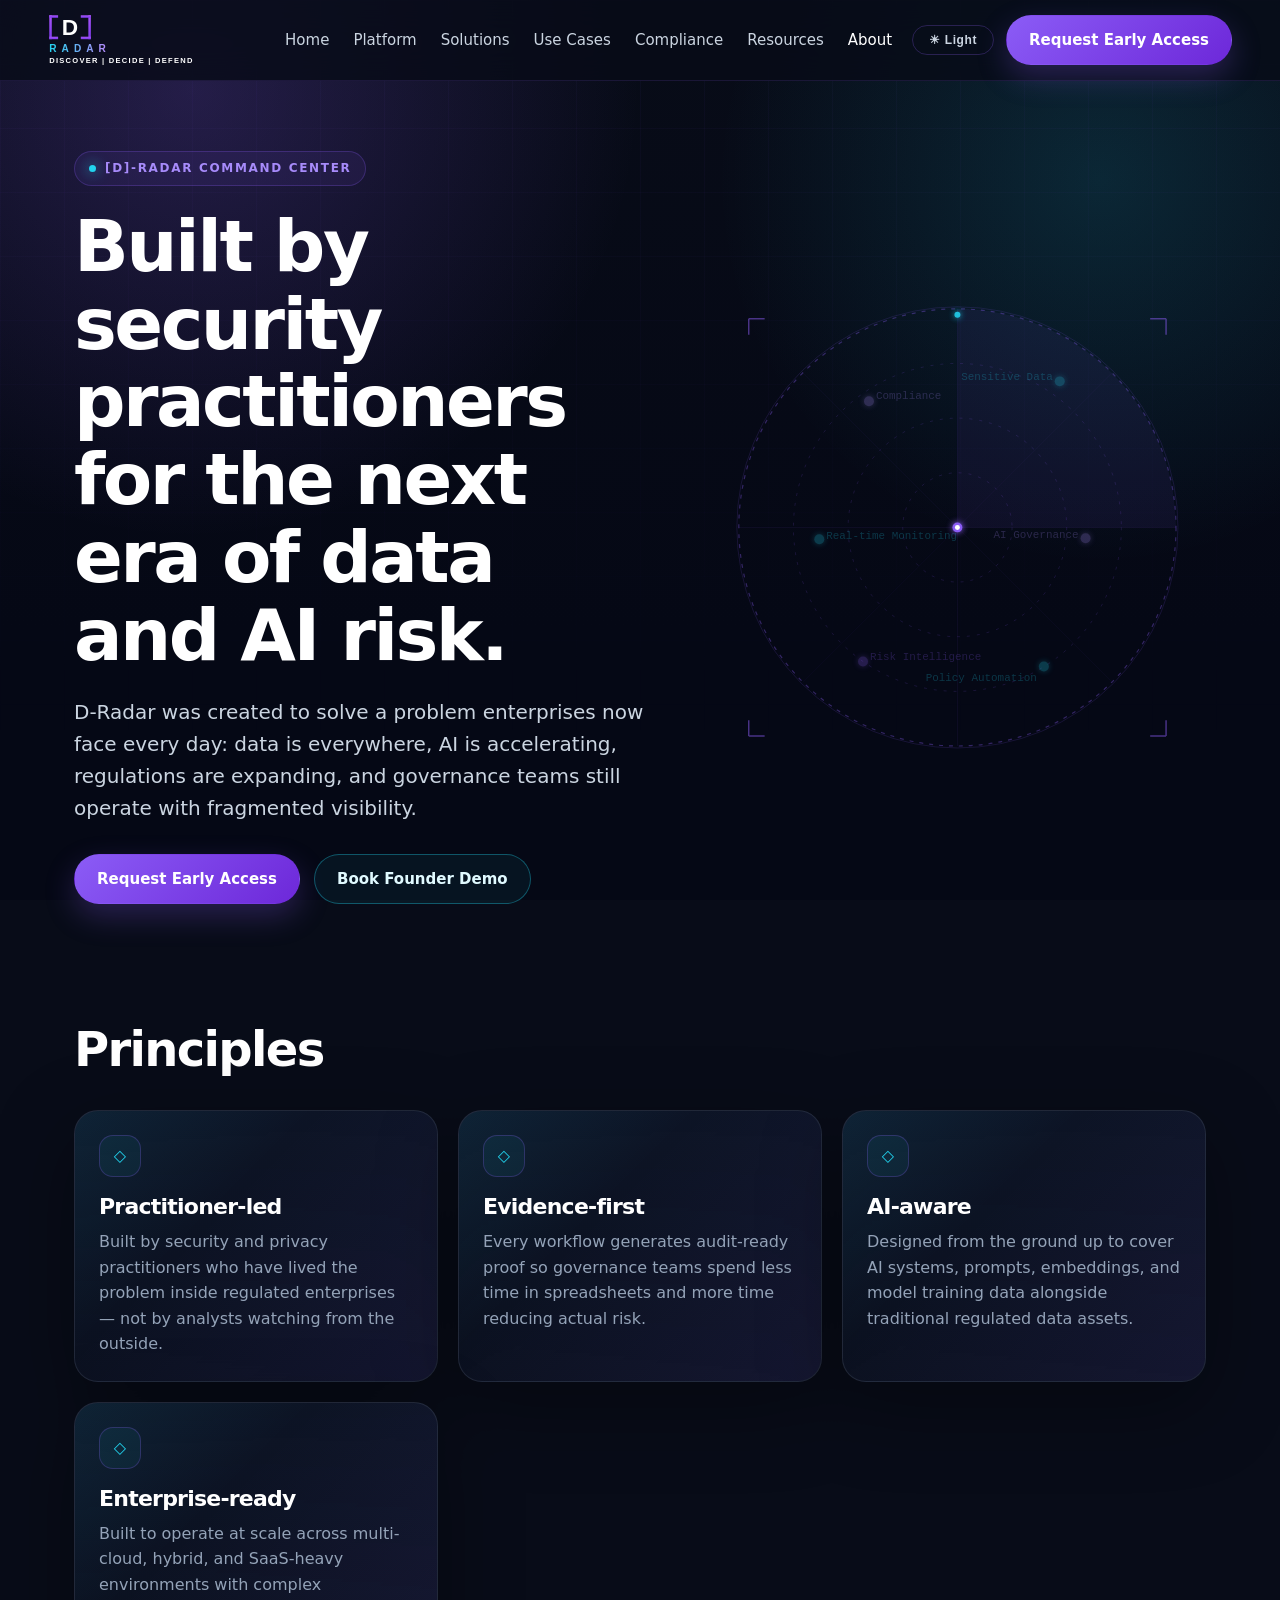
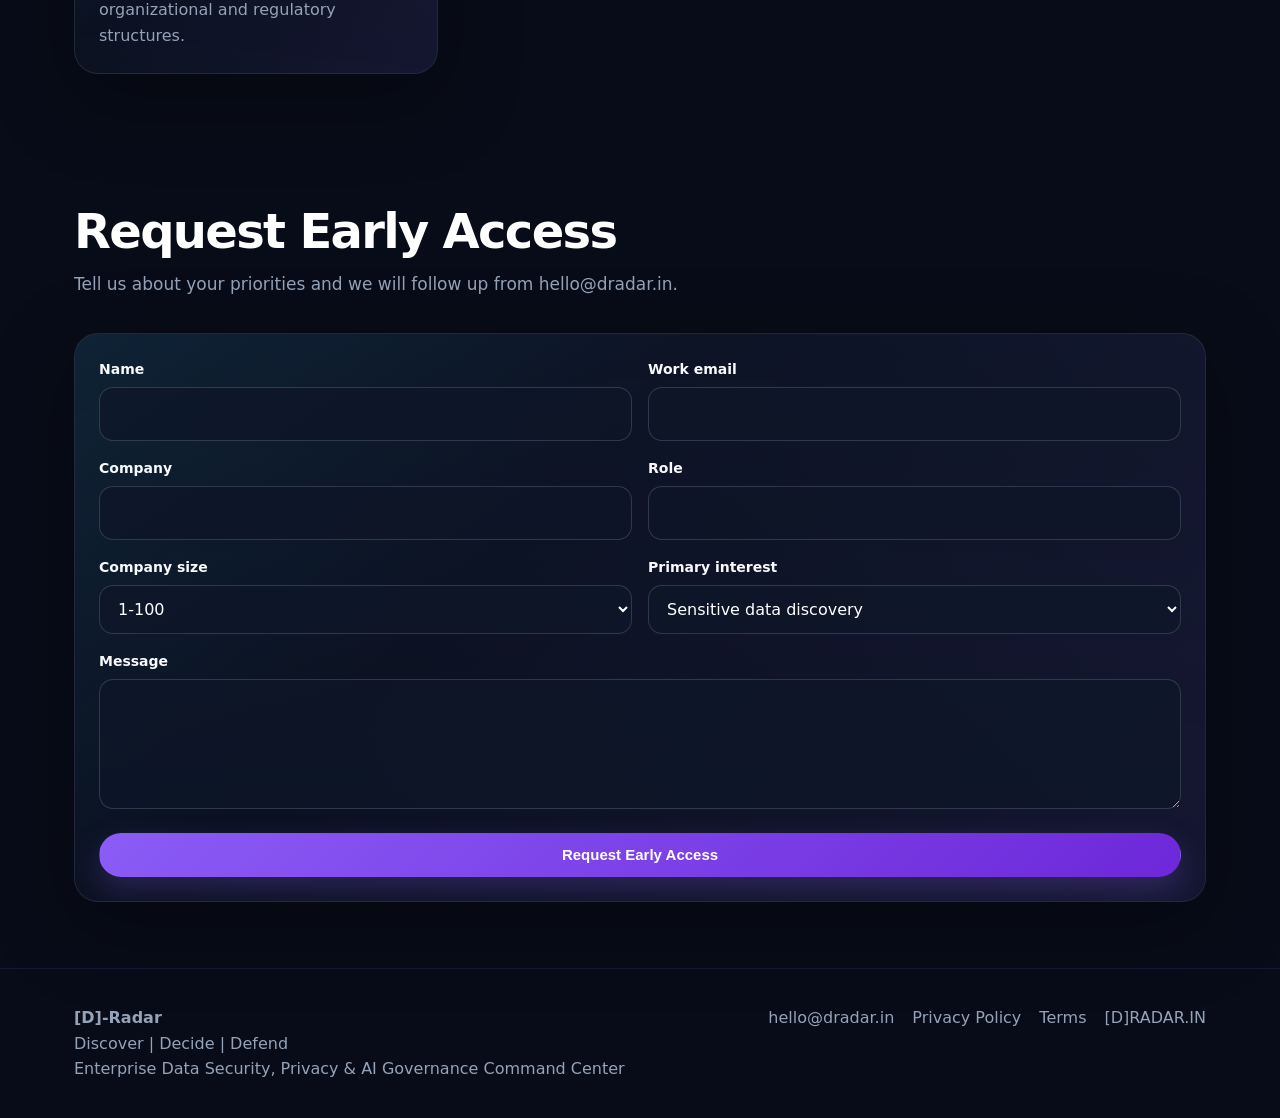
==== commit f39feeae: "Fix clipped "DEFEND" in logo tagline The nav logo SVG used a viewBox of 220x82, but the tagline text" ====
--- a/about.html
+++ b/about.html
@@ -1 +1 @@
-<!DOCTYPE html><html lang="en"><head><meta charset="UTF-8"><meta name="viewport" content="width=device-width, initial-scale=1.0"><title>About & Contact — D-Radar</title><meta name="description" content="Learn about D-Radar and request early access or a founder demo."><meta property="og:title" content="About & Contact — D-Radar"><meta property="og:description" content="Learn about D-Radar and request early access or a founder demo."><meta property="og:type" content="website"><meta property="og:url" content="https://dradar.in/about.html"><meta property="og:site_name" content="D-Radar"><link rel="canonical" href="https://dradar.in/about.html"><link rel="stylesheet" href="styles.css"></head><body><a class="skip-link" href="#main">Skip to content</a><header class="navbar"><div class="nav-inner"><a class="logo" href="index.html" aria-label="D-Radar home"><svg viewBox="0 0 220 82" fill="none" xmlns="http://www.w3.org/2000/svg" aria-hidden="true"><defs><linearGradient id="bracketGrad" x1="0" y1="0" x2="0" y2="1"><stop offset="0%" stop-color="#a855f7"/><stop offset="100%" stop-color="#7c3aed"/></linearGradient><linearGradient id="textGrad" x1="0" y1="0" x2="1" y2="0"><stop offset="0%" stop-color="#22d3ee"/><stop offset="100%" stop-color="#c084fc"/></linearGradient></defs><rect x="2" y="2" width="4" height="38" fill="url(#bracketGrad)"/><rect x="2" y="2" width="14" height="4" fill="url(#bracketGrad)"/><rect x="2" y="36" width="14" height="4" fill="url(#bracketGrad)"/><rect x="64" y="2" width="4" height="38" fill="url(#bracketGrad)"/><rect x="52" y="2" width="16" height="4" fill="url(#bracketGrad)"/><rect x="52" y="36" width="16" height="4" fill="url(#bracketGrad)"/><text x="35" y="34" font-family="Arial Black,Arial,sans-serif" font-weight="900" font-size="36" fill="white" text-anchor="middle" class="logo-d">D</text><text x="2" y="60" font-family="Arial,sans-serif" font-weight="700" font-size="16" fill="url(#textGrad)" letter-spacing="8">RADAR</text><text x="2" y="77" font-family="Arial,sans-serif" font-weight="700" font-size="12" fill="white" letter-spacing="2" class="logo-tagline">DISCOVER | DECIDE | DEFEND</text></svg></a><nav class="nav-links" id="nav-links" aria-label="Primary navigation"><a href="index.html">Home</a><a href="platform.html" >Platform</a><a href="solutions.html" >Solutions</a><a href="use-cases.html" >Use Cases</a><a href="compliance.html" >Compliance</a><a href="resources.html" >Resources</a><a href="about.html" aria-current="page">About</a></nav><div class="nav-actions"><button id="theme-toggle" class="theme-toggle">☀ Light</button><a class="btn btn-primary" href="about.html#contact">Request Early Access</a><button class="menu-toggle" type="button" aria-label="Open navigation menu" aria-controls="nav-links" aria-expanded="false"><svg viewBox="0 0 24 24" width="20" height="20" fill="none" stroke="currentColor" stroke-width="2.5" stroke-linecap="round" aria-hidden="true"><line x1="3" y1="6" x2="21" y2="6"/><line x1="3" y1="12" x2="21" y2="12"/><line x1="3" y1="18" x2="21" y2="18"/></svg></button></div></div></header><main id="main"><section class="hero"><div class="container hero-grid"><div><span class="eyebrow"><span class="dot"></span>[D]-Radar Command Center</span><h1>Built by security practitioners for the next era of data and AI risk.</h1><p class="lead">D-Radar was created to solve a problem enterprises now face every day: data is everywhere, AI is accelerating, regulations are expanding, and governance teams still operate with fragmented visibility.</p><div class="hero-actions"><a class="btn btn-primary" href="about.html#contact">Request Early Access</a><a class="btn btn-secondary" href="about.html#contact">Book Founder Demo</a></div></div><div class="radar-panel" aria-hidden="true"><svg class="radar-svg-panel" viewBox="0 0 500 500" fill="none" xmlns="http://www.w3.org/2000/svg"><defs><filter id="pLG" x="-50%" y="-50%" width="200%" height="200%"><feGaussianBlur stdDeviation="3" result="blur"/><feMerge><feMergeNode in="blur"/><feMergeNode in="SourceGraphic"/></feMerge></filter><filter id="pBG" x="-100%" y="-100%" width="300%" height="300%"><feGaussianBlur stdDeviation="3" result="blur"/><feMerge><feMergeNode in="blur"/><feMergeNode in="SourceGraphic"/></feMerge></filter><clipPath id="pClip"><circle cx="250" cy="250" r="220"/></clipPath></defs><circle cx="250" cy="250" r="222" stroke="#8b5cf6" stroke-width="1" stroke-opacity="0.15"/><circle cx="250" cy="250" r="220" stroke="#8b5cf6" stroke-width="1.2" stroke-opacity="0.35" stroke-dasharray="4 6"/><circle cx="250" cy="250" r="165" stroke="#8b5cf6" stroke-width="0.8" stroke-opacity="0.2" stroke-dasharray="3 7"/><circle cx="250" cy="250" r="110" stroke="#8b5cf6" stroke-width="0.8" stroke-opacity="0.2" stroke-dasharray="3 7"/><circle cx="250" cy="250" r="55" stroke="#8b5cf6" stroke-width="0.8" stroke-opacity="0.2" stroke-dasharray="3 7"/><line x1="30" y1="250" x2="470" y2="250" stroke="#8b5cf6" stroke-width="0.5" stroke-opacity="0.15"/><line x1="250" y1="30" x2="250" y2="470" stroke="#8b5cf6" stroke-width="0.5" stroke-opacity="0.15"/><line x1="94" y1="94" x2="406" y2="406" stroke="#8b5cf6" stroke-width="0.4" stroke-opacity="0.1"/><line x1="406" y1="94" x2="94" y2="406" stroke="#8b5cf6" stroke-width="0.4" stroke-opacity="0.1"/><g class="ssweep" style="transform-origin:250px 250px"><path d="M250,250 L250,30 A220,220,0,0,1,470,250 Z" fill="#8b5cf6" fill-opacity="0.07" clip-path="url(#pClip)"/><line x1="250" y1="250" x2="250" y2="32" stroke="#22d3ee" stroke-width="1.8" stroke-linecap="round" filter="url(#pLG)" stroke-opacity="0.95"/><circle cx="250" cy="36" r="3" fill="#22d3ee" filter="url(#pBG)" opacity="0.9"/></g><g class="sblip" style="animation-delay:0.58s"><circle cx="353" cy="103" r="5" fill="#22d3ee" filter="url(#pBG)"/><text x="346" y="102" font-size="11" fill="#22d3ee" fill-opacity="0.9" font-family="monospace" text-anchor="end" class="rl">Sensitive Data</text></g><g class="sblip" style="animation-delay:1.58s"><circle cx="379" cy="261" r="5" fill="#a78bfa" filter="url(#pBG)"/><text font-size="11" fill="#a78bfa" fill-opacity="0.9" font-family="monospace" text-anchor="end" class="rl" x="372" y="261">AI Governance</text></g><g class="sblip" style="animation-delay:2.47s"><circle cx="337" cy="390" r="5" fill="#22d3ee" filter="url(#pBG)"/><text x="330" y="405" font-size="11" fill="#22d3ee" fill-opacity="0.9" font-family="monospace" text-anchor="end" class="rl">Policy Automation</text></g><g class="sblip" style="animation-delay:3.58s"><circle cx="155" cy="385" r="5" fill="#8b5cf6" filter="url(#pBG)"/><text x="162" y="383" font-size="11" fill="#8b5cf6" fill-opacity="0.9" font-family="monospace" text-anchor="start" class="rl">Risk Intelligence</text></g><g class="sblip" style="animation-delay:4.42s"><circle cx="111" cy="262" r="5" fill="#22d3ee" filter="url(#pBG)"/><text font-size="11" fill="#22d3ee" fill-opacity="0.9" font-family="monospace" text-anchor="start" class="rl" x="118" y="262">Real-time Monitoring</text></g><g class="sblip" style="animation-delay:5.42s"><circle cx="161" cy="123" r="5" fill="#a78bfa" filter="url(#pBG)"/><text x="168" y="121" font-size="11" fill="#a78bfa" fill-opacity="0.9" font-family="monospace" text-anchor="start" class="rl">Compliance</text></g><circle cx="250" cy="250" r="5" fill="#8b5cf6" filter="url(#pBG)"/><circle cx="250" cy="250" r="2.5" fill="#fff"/><g stroke="#8b5cf6" stroke-width="1.5" stroke-opacity="0.5"><path d="M40,40 L40,56 M40,40 L56,40"/><path d="M460,40 L460,56 M460,40 L444,40"/><path d="M40,460 L40,444 M40,460 L56,460"/><path d="M460,460 L460,444 M460,460 L444,460"/></g></svg></div></div></section><section class="section"><div class="container"><div class="section-head"><h2>Principles</h2></div><div class="grid grid-3 "><article class="card"><div class="icon">◇</div><h3>Practitioner-led</h3><p>Built by security and privacy practitioners who have lived the problem inside regulated enterprises — not by analysts watching from the outside.</p></article><article class="card"><div class="icon">◇</div><h3>Evidence-first</h3><p>Every workflow generates audit-ready proof so governance teams spend less time in spreadsheets and more time reducing actual risk.</p></article><article class="card"><div class="icon">◇</div><h3>AI-aware</h3><p>Designed from the ground up to cover AI systems, prompts, embeddings, and model training data alongside traditional regulated data assets.</p></article><article class="card"><div class="icon">◇</div><h3>Enterprise-ready</h3><p>Built to operate at scale across multi-cloud, hybrid, and SaaS-heavy environments with complex organizational and regulatory structures.</p></article></div></div></section><section class="section" id="contact"><div class="container"><div class="section-head"><h2>Request Early Access</h2><p>Tell us about your priorities and we will follow up from hello@dradar.in.</p></div><form class="card form" aria-label="Early access contact form" action="mailto:hello@dradar.in" method="POST" enctype="text/plain"><div class="form-row"><div class="field"><label for="name">Name</label><input id="name" name="name" autocomplete="name" required></div><div class="field"><label for="email">Work email</label><input id="email" name="email" type="email" autocomplete="email" required></div></div><div class="form-row"><div class="field"><label for="company">Company</label><input id="company" name="company" autocomplete="organization"></div><div class="field"><label for="role">Role</label><input id="role" name="role" autocomplete="organization-title"></div></div><div class="form-row"><div class="field"><label for="size">Company size</label><select id="size" name="size"><option>1-100</option><option>101-1,000</option><option>1,001-10,000</option><option>10,000+</option></select></div><div class="field"><label for="interest">Primary interest</label><select id="interest" name="interest"><option>Sensitive data discovery</option><option>AI governance</option><option>Compliance evidence</option><option>Privacy operations</option><option>Founder demo</option></select></div></div><div class="field"><label for="message">Message</label><textarea id="message" name="message"></textarea></div><button class="btn btn-primary" type="submit">Request Early Access</button></form></div></section></main><footer class="footer"><div class="container footer-grid"><div><strong>[D]-Radar</strong><p>Discover | Decide | Defend</p><p>Enterprise Data Security, Privacy & AI Governance Command Center</p></div><div class="footer-links"><a href="mailto:hello@dradar.in">hello@dradar.in</a><a href="privacy.html">Privacy Policy</a><a href="terms.html">Terms</a><span>[D]RADAR.IN</span></div></div></footer><script src="script.js"></script></body></html>+<!DOCTYPE html><html lang="en"><head><meta charset="UTF-8"><meta name="viewport" content="width=device-width, initial-scale=1.0"><title>About & Contact — D-Radar</title><meta name="description" content="Learn about D-Radar and request early access or a founder demo."><meta property="og:title" content="About & Contact — D-Radar"><meta property="og:description" content="Learn about D-Radar and request early access or a founder demo."><meta property="og:type" content="website"><meta property="og:url" content="https://dradar.in/about.html"><meta property="og:site_name" content="D-Radar"><link rel="canonical" href="https://dradar.in/about.html"><link rel="stylesheet" href="styles.css"></head><body><a class="skip-link" href="#main">Skip to content</a><header class="navbar"><div class="nav-inner"><a class="logo" href="index.html" aria-label="D-Radar home"><svg viewBox="0 0 238 82" fill="none" xmlns="http://www.w3.org/2000/svg" aria-hidden="true"><defs><linearGradient id="bracketGrad" x1="0" y1="0" x2="0" y2="1"><stop offset="0%" stop-color="#a855f7"/><stop offset="100%" stop-color="#7c3aed"/></linearGradient><linearGradient id="textGrad" x1="0" y1="0" x2="1" y2="0"><stop offset="0%" stop-color="#22d3ee"/><stop offset="100%" stop-color="#c084fc"/></linearGradient></defs><rect x="2" y="2" width="4" height="38" fill="url(#bracketGrad)"/><rect x="2" y="2" width="14" height="4" fill="url(#bracketGrad)"/><rect x="2" y="36" width="14" height="4" fill="url(#bracketGrad)"/><rect x="64" y="2" width="4" height="38" fill="url(#bracketGrad)"/><rect x="52" y="2" width="16" height="4" fill="url(#bracketGrad)"/><rect x="52" y="36" width="16" height="4" fill="url(#bracketGrad)"/><text x="35" y="34" font-family="Arial Black,Arial,sans-serif" font-weight="900" font-size="36" fill="white" text-anchor="middle" class="logo-d">D</text><text x="2" y="60" font-family="Arial,sans-serif" font-weight="700" font-size="16" fill="url(#textGrad)" letter-spacing="8">RADAR</text><text x="2" y="77" font-family="Arial,sans-serif" font-weight="700" font-size="12" fill="white" letter-spacing="2" class="logo-tagline">DISCOVER | DECIDE | DEFEND</text></svg></a><nav class="nav-links" id="nav-links" aria-label="Primary navigation"><a href="index.html">Home</a><a href="platform.html" >Platform</a><a href="solutions.html" >Solutions</a><a href="use-cases.html" >Use Cases</a><a href="compliance.html" >Compliance</a><a href="resources.html" >Resources</a><a href="about.html" aria-current="page">About</a></nav><div class="nav-actions"><button id="theme-toggle" class="theme-toggle">☀ Light</button><a class="btn btn-primary" href="about.html#contact">Request Early Access</a><button class="menu-toggle" type="button" aria-label="Open navigation menu" aria-controls="nav-links" aria-expanded="false"><svg viewBox="0 0 24 24" width="20" height="20" fill="none" stroke="currentColor" stroke-width="2.5" stroke-linecap="round" aria-hidden="true"><line x1="3" y1="6" x2="21" y2="6"/><line x1="3" y1="12" x2="21" y2="12"/><line x1="3" y1="18" x2="21" y2="18"/></svg></button></div></div></header><main id="main"><section class="hero"><div class="container hero-grid"><div><span class="eyebrow"><span class="dot"></span>[D]-Radar Command Center</span><h1>Built by security practitioners for the next era of data and AI risk.</h1><p class="lead">D-Radar was created to solve a problem enterprises now face every day: data is everywhere, AI is accelerating, regulations are expanding, and governance teams still operate with fragmented visibility.</p><div class="hero-actions"><a class="btn btn-primary" href="about.html#contact">Request Early Access</a><a class="btn btn-secondary" href="about.html#contact">Book Founder Demo</a></div></div><div class="radar-panel" aria-hidden="true"><svg class="radar-svg-panel" viewBox="0 0 500 500" fill="none" xmlns="http://www.w3.org/2000/svg"><defs><filter id="pLG" x="-50%" y="-50%" width="200%" height="200%"><feGaussianBlur stdDeviation="3" result="blur"/><feMerge><feMergeNode in="blur"/><feMergeNode in="SourceGraphic"/></feMerge></filter><filter id="pBG" x="-100%" y="-100%" width="300%" height="300%"><feGaussianBlur stdDeviation="3" result="blur"/><feMerge><feMergeNode in="blur"/><feMergeNode in="SourceGraphic"/></feMerge></filter><clipPath id="pClip"><circle cx="250" cy="250" r="220"/></clipPath></defs><circle cx="250" cy="250" r="222" stroke="#8b5cf6" stroke-width="1" stroke-opacity="0.15"/><circle cx="250" cy="250" r="220" stroke="#8b5cf6" stroke-width="1.2" stroke-opacity="0.35" stroke-dasharray="4 6"/><circle cx="250" cy="250" r="165" stroke="#8b5cf6" stroke-width="0.8" stroke-opacity="0.2" stroke-dasharray="3 7"/><circle cx="250" cy="250" r="110" stroke="#8b5cf6" stroke-width="0.8" stroke-opacity="0.2" stroke-dasharray="3 7"/><circle cx="250" cy="250" r="55" stroke="#8b5cf6" stroke-width="0.8" stroke-opacity="0.2" stroke-dasharray="3 7"/><line x1="30" y1="250" x2="470" y2="250" stroke="#8b5cf6" stroke-width="0.5" stroke-opacity="0.15"/><line x1="250" y1="30" x2="250" y2="470" stroke="#8b5cf6" stroke-width="0.5" stroke-opacity="0.15"/><line x1="94" y1="94" x2="406" y2="406" stroke="#8b5cf6" stroke-width="0.4" stroke-opacity="0.1"/><line x1="406" y1="94" x2="94" y2="406" stroke="#8b5cf6" stroke-width="0.4" stroke-opacity="0.1"/><g class="ssweep" style="transform-origin:250px 250px"><path d="M250,250 L250,30 A220,220,0,0,1,470,250 Z" fill="#8b5cf6" fill-opacity="0.07" clip-path="url(#pClip)"/><line x1="250" y1="250" x2="250" y2="32" stroke="#22d3ee" stroke-width="1.8" stroke-linecap="round" filter="url(#pLG)" stroke-opacity="0.95"/><circle cx="250" cy="36" r="3" fill="#22d3ee" filter="url(#pBG)" opacity="0.9"/></g><g class="sblip" style="animation-delay:0.58s"><circle cx="353" cy="103" r="5" fill="#22d3ee" filter="url(#pBG)"/><text x="346" y="102" font-size="11" fill="#22d3ee" fill-opacity="0.9" font-family="monospace" text-anchor="end" class="rl">Sensitive Data</text></g><g class="sblip" style="animation-delay:1.58s"><circle cx="379" cy="261" r="5" fill="#a78bfa" filter="url(#pBG)"/><text font-size="11" fill="#a78bfa" fill-opacity="0.9" font-family="monospace" text-anchor="end" class="rl" x="372" y="261">AI Governance</text></g><g class="sblip" style="animation-delay:2.47s"><circle cx="337" cy="390" r="5" fill="#22d3ee" filter="url(#pBG)"/><text x="330" y="405" font-size="11" fill="#22d3ee" fill-opacity="0.9" font-family="monospace" text-anchor="end" class="rl">Policy Automation</text></g><g class="sblip" style="animation-delay:3.58s"><circle cx="155" cy="385" r="5" fill="#8b5cf6" filter="url(#pBG)"/><text x="162" y="383" font-size="11" fill="#8b5cf6" fill-opacity="0.9" font-family="monospace" text-anchor="start" class="rl">Risk Intelligence</text></g><g class="sblip" style="animation-delay:4.42s"><circle cx="111" cy="262" r="5" fill="#22d3ee" filter="url(#pBG)"/><text font-size="11" fill="#22d3ee" fill-opacity="0.9" font-family="monospace" text-anchor="start" class="rl" x="118" y="262">Real-time Monitoring</text></g><g class="sblip" style="animation-delay:5.42s"><circle cx="161" cy="123" r="5" fill="#a78bfa" filter="url(#pBG)"/><text x="168" y="121" font-size="11" fill="#a78bfa" fill-opacity="0.9" font-family="monospace" text-anchor="start" class="rl">Compliance</text></g><circle cx="250" cy="250" r="5" fill="#8b5cf6" filter="url(#pBG)"/><circle cx="250" cy="250" r="2.5" fill="#fff"/><g stroke="#8b5cf6" stroke-width="1.5" stroke-opacity="0.5"><path d="M40,40 L40,56 M40,40 L56,40"/><path d="M460,40 L460,56 M460,40 L444,40"/><path d="M40,460 L40,444 M40,460 L56,460"/><path d="M460,460 L460,444 M460,460 L444,460"/></g></svg></div></div></section><section class="section"><div class="container"><div class="section-head"><h2>Principles</h2></div><div class="grid grid-3 "><article class="card"><div class="icon">◇</div><h3>Practitioner-led</h3><p>Built by security and privacy practitioners who have lived the problem inside regulated enterprises — not by analysts watching from the outside.</p></article><article class="card"><div class="icon">◇</div><h3>Evidence-first</h3><p>Every workflow generates audit-ready proof so governance teams spend less time in spreadsheets and more time reducing actual risk.</p></article><article class="card"><div class="icon">◇</div><h3>AI-aware</h3><p>Designed from the ground up to cover AI systems, prompts, embeddings, and model training data alongside traditional regulated data assets.</p></article><article class="card"><div class="icon">◇</div><h3>Enterprise-ready</h3><p>Built to operate at scale across multi-cloud, hybrid, and SaaS-heavy environments with complex organizational and regulatory structures.</p></article></div></div></section><section class="section" id="contact"><div class="container"><div class="section-head"><h2>Request Early Access</h2><p>Tell us about your priorities and we will follow up from hello@dradar.in.</p></div><form class="card form" aria-label="Early access contact form" action="mailto:hello@dradar.in" method="POST" enctype="text/plain"><div class="form-row"><div class="field"><label for="name">Name</label><input id="name" name="name" autocomplete="name" required></div><div class="field"><label for="email">Work email</label><input id="email" name="email" type="email" autocomplete="email" required></div></div><div class="form-row"><div class="field"><label for="company">Company</label><input id="company" name="company" autocomplete="organization"></div><div class="field"><label for="role">Role</label><input id="role" name="role" autocomplete="organization-title"></div></div><div class="form-row"><div class="field"><label for="size">Company size</label><select id="size" name="size"><option>1-100</option><option>101-1,000</option><option>1,001-10,000</option><option>10,000+</option></select></div><div class="field"><label for="interest">Primary interest</label><select id="interest" name="interest"><option>Sensitive data discovery</option><option>AI governance</option><option>Compliance evidence</option><option>Privacy operations</option><option>Founder demo</option></select></div></div><div class="field"><label for="message">Message</label><textarea id="message" name="message"></textarea></div><button class="btn btn-primary" type="submit">Request Early Access</button></form></div></section></main><footer class="footer"><div class="container footer-grid"><div><strong>[D]-Radar</strong><p>Discover | Decide | Defend</p><p>Enterprise Data Security, Privacy & AI Governance Command Center</p></div><div class="footer-links"><a href="mailto:hello@dradar.in">hello@dradar.in</a><a href="privacy.html">Privacy Policy</a><a href="terms.html">Terms</a><span>[D]RADAR.IN</span></div></div></footer><script src="script.js"></script></body></html>
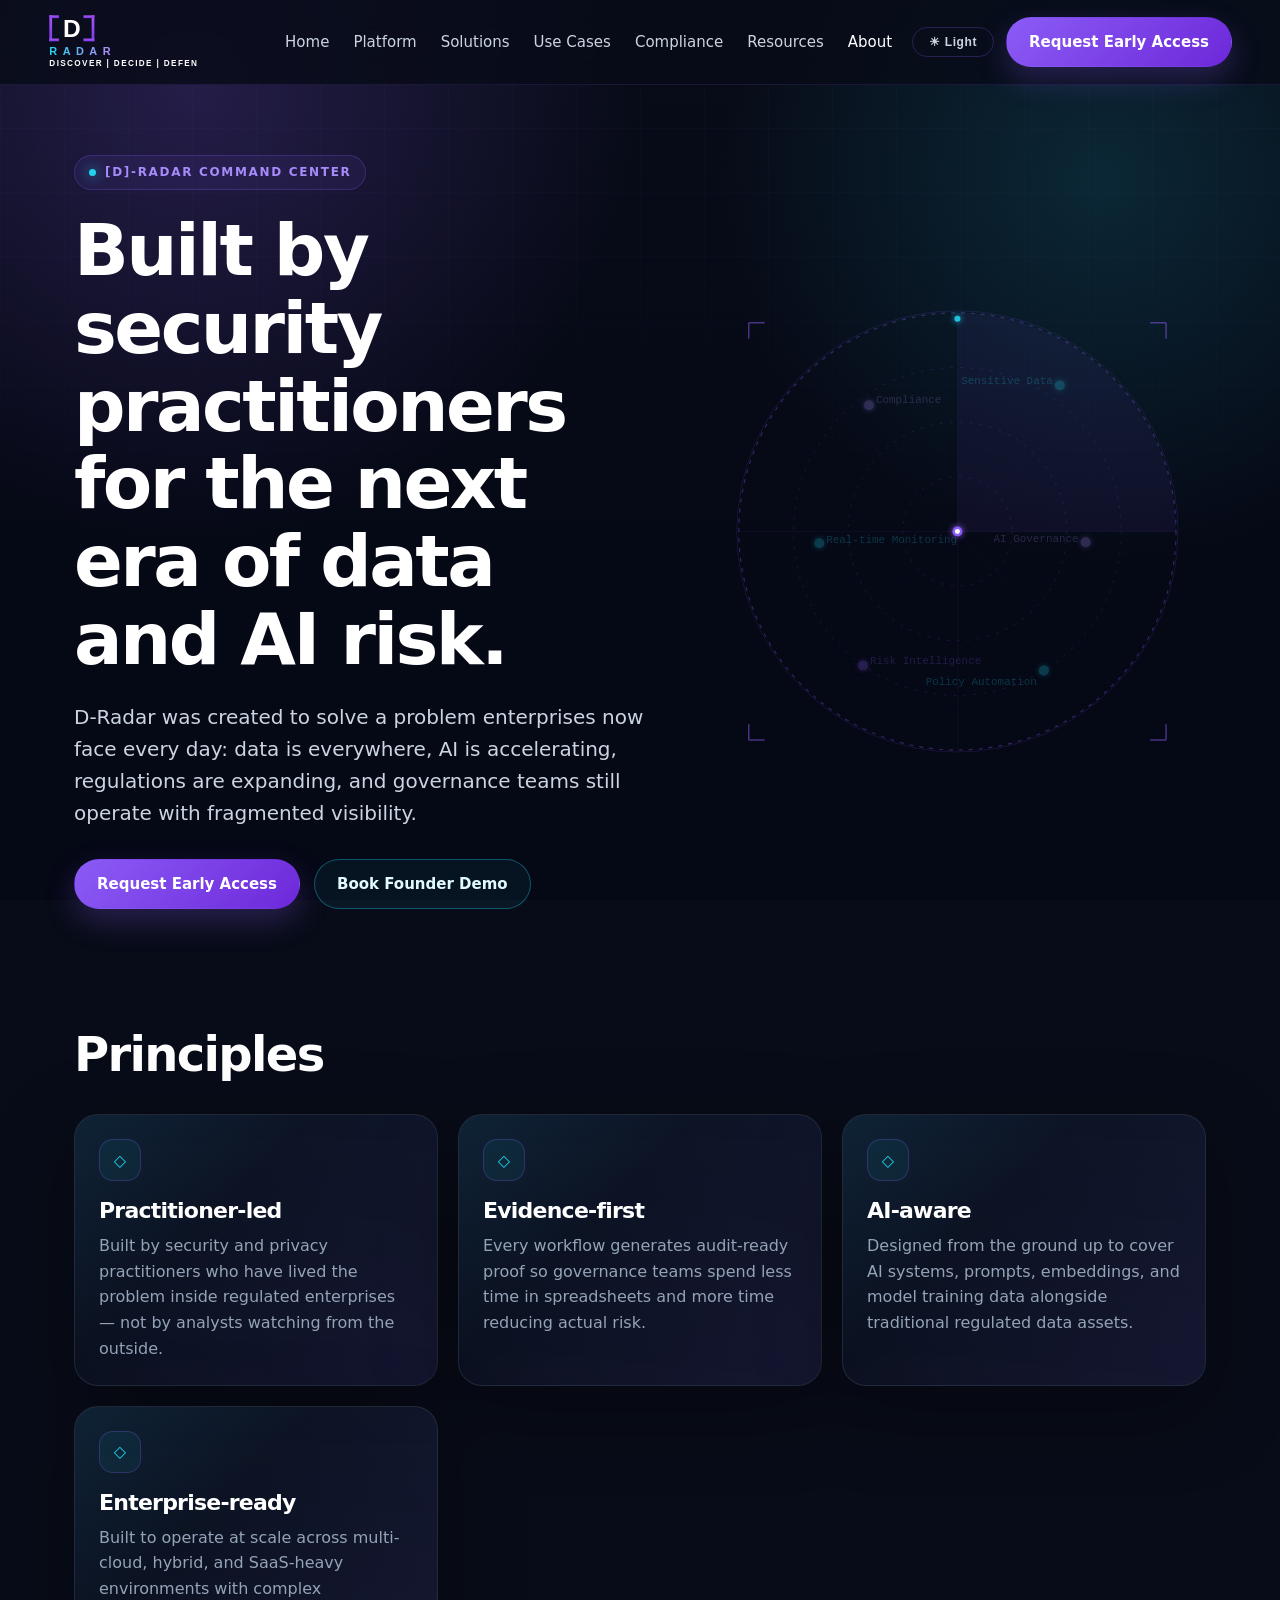
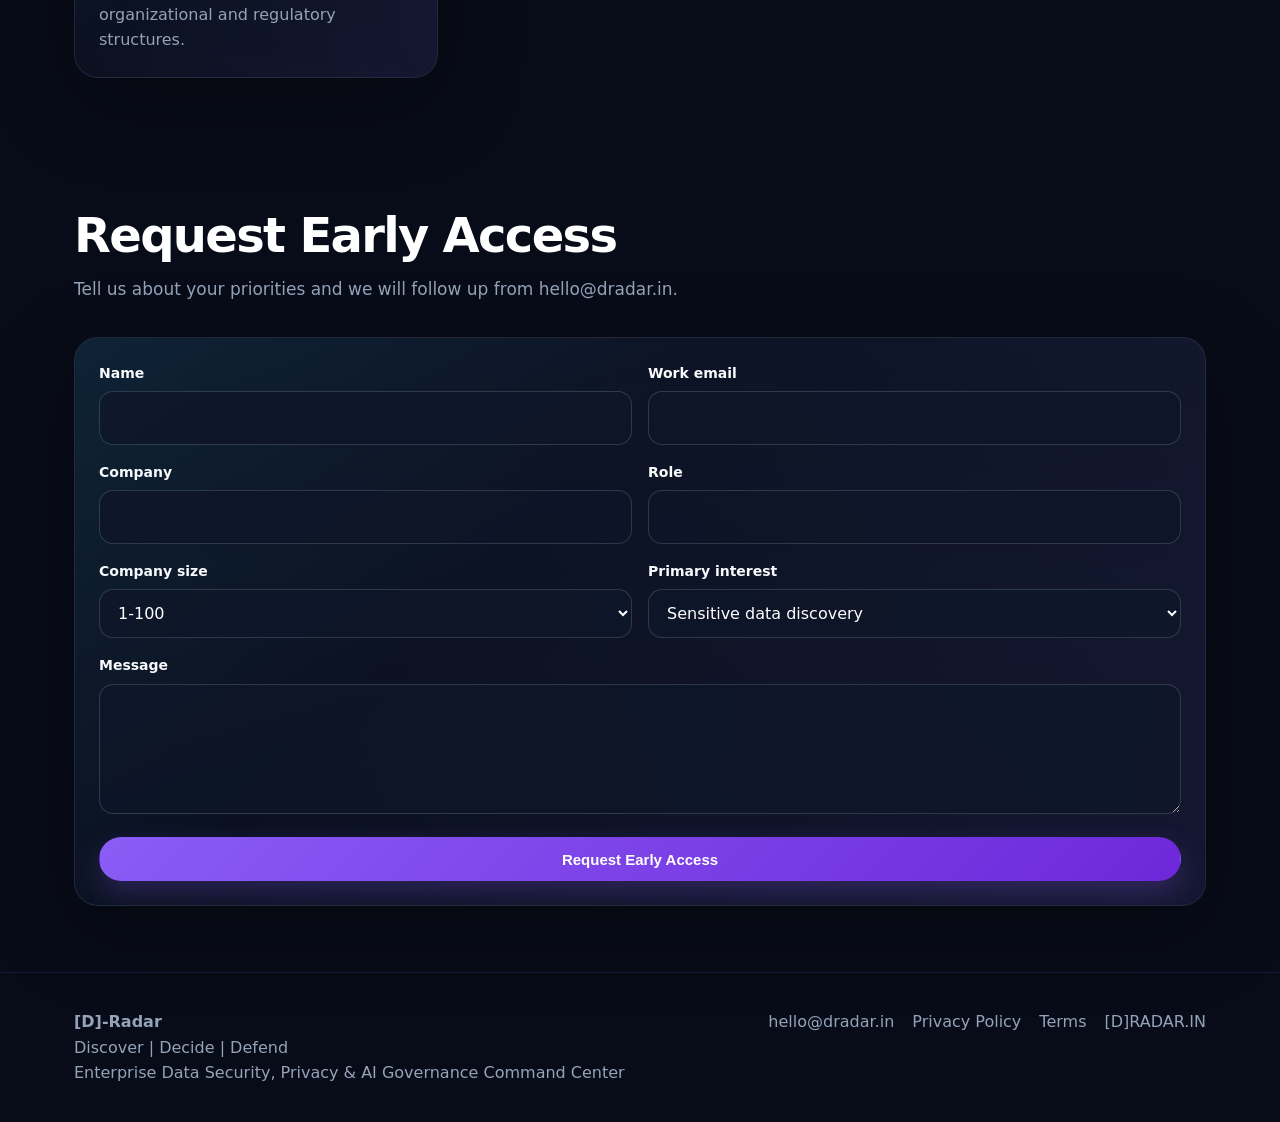
==== commit 7e160475: "Add SVG favicon with [D]-RADAR brand mark; update titles to [D]-RADAR - Create favicon.svg: dark bac" ====
--- a/about.html
+++ b/about.html
@@ -1 +1 @@
-<!DOCTYPE html><html lang="en"><head><meta charset="UTF-8"><meta name="viewport" content="width=device-width, initial-scale=1.0"><title>About & Contact — D-Radar</title><meta name="description" content="Learn about D-Radar and request early access or a founder demo."><meta property="og:title" content="About & Contact — D-Radar"><meta property="og:description" content="Learn about D-Radar and request early access or a founder demo."><meta property="og:type" content="website"><meta property="og:url" content="https://dradar.in/about.html"><meta property="og:site_name" content="D-Radar"><link rel="canonical" href="https://dradar.in/about.html"><link rel="stylesheet" href="styles.css"></head><body><a class="skip-link" href="#main">Skip to content</a><header class="navbar"><div class="nav-inner"><a class="logo" href="index.html" aria-label="D-Radar home"><svg viewBox="0 0 238 82" fill="none" xmlns="http://www.w3.org/2000/svg" aria-hidden="true"><defs><linearGradient id="bracketGrad" x1="0" y1="0" x2="0" y2="1"><stop offset="0%" stop-color="#a855f7"/><stop offset="100%" stop-color="#7c3aed"/></linearGradient><linearGradient id="textGrad" x1="0" y1="0" x2="1" y2="0"><stop offset="0%" stop-color="#22d3ee"/><stop offset="100%" stop-color="#c084fc"/></linearGradient></defs><rect x="2" y="2" width="4" height="38" fill="url(#bracketGrad)"/><rect x="2" y="2" width="14" height="4" fill="url(#bracketGrad)"/><rect x="2" y="36" width="14" height="4" fill="url(#bracketGrad)"/><rect x="64" y="2" width="4" height="38" fill="url(#bracketGrad)"/><rect x="52" y="2" width="16" height="4" fill="url(#bracketGrad)"/><rect x="52" y="36" width="16" height="4" fill="url(#bracketGrad)"/><text x="35" y="34" font-family="Arial Black,Arial,sans-serif" font-weight="900" font-size="36" fill="white" text-anchor="middle" class="logo-d">D</text><text x="2" y="60" font-family="Arial,sans-serif" font-weight="700" font-size="16" fill="url(#textGrad)" letter-spacing="8">RADAR</text><text x="2" y="77" font-family="Arial,sans-serif" font-weight="700" font-size="12" fill="white" letter-spacing="2" class="logo-tagline">DISCOVER | DECIDE | DEFEND</text></svg></a><nav class="nav-links" id="nav-links" aria-label="Primary navigation"><a href="index.html">Home</a><a href="platform.html" >Platform</a><a href="solutions.html" >Solutions</a><a href="use-cases.html" >Use Cases</a><a href="compliance.html" >Compliance</a><a href="resources.html" >Resources</a><a href="about.html" aria-current="page">About</a></nav><div class="nav-actions"><button id="theme-toggle" class="theme-toggle">☀ Light</button><a class="btn btn-primary" href="about.html#contact">Request Early Access</a><button class="menu-toggle" type="button" aria-label="Open navigation menu" aria-controls="nav-links" aria-expanded="false"><svg viewBox="0 0 24 24" width="20" height="20" fill="none" stroke="currentColor" stroke-width="2.5" stroke-linecap="round" aria-hidden="true"><line x1="3" y1="6" x2="21" y2="6"/><line x1="3" y1="12" x2="21" y2="12"/><line x1="3" y1="18" x2="21" y2="18"/></svg></button></div></div></header><main id="main"><section class="hero"><div class="container hero-grid"><div><span class="eyebrow"><span class="dot"></span>[D]-Radar Command Center</span><h1>Built by security practitioners for the next era of data and AI risk.</h1><p class="lead">D-Radar was created to solve a problem enterprises now face every day: data is everywhere, AI is accelerating, regulations are expanding, and governance teams still operate with fragmented visibility.</p><div class="hero-actions"><a class="btn btn-primary" href="about.html#contact">Request Early Access</a><a class="btn btn-secondary" href="about.html#contact">Book Founder Demo</a></div></div><div class="radar-panel" aria-hidden="true"><svg class="radar-svg-panel" viewBox="0 0 500 500" fill="none" xmlns="http://www.w3.org/2000/svg"><defs><filter id="pLG" x="-50%" y="-50%" width="200%" height="200%"><feGaussianBlur stdDeviation="3" result="blur"/><feMerge><feMergeNode in="blur"/><feMergeNode in="SourceGraphic"/></feMerge></filter><filter id="pBG" x="-100%" y="-100%" width="300%" height="300%"><feGaussianBlur stdDeviation="3" result="blur"/><feMerge><feMergeNode in="blur"/><feMergeNode in="SourceGraphic"/></feMerge></filter><clipPath id="pClip"><circle cx="250" cy="250" r="220"/></clipPath></defs><circle cx="250" cy="250" r="222" stroke="#8b5cf6" stroke-width="1" stroke-opacity="0.15"/><circle cx="250" cy="250" r="220" stroke="#8b5cf6" stroke-width="1.2" stroke-opacity="0.35" stroke-dasharray="4 6"/><circle cx="250" cy="250" r="165" stroke="#8b5cf6" stroke-width="0.8" stroke-opacity="0.2" stroke-dasharray="3 7"/><circle cx="250" cy="250" r="110" stroke="#8b5cf6" stroke-width="0.8" stroke-opacity="0.2" stroke-dasharray="3 7"/><circle cx="250" cy="250" r="55" stroke="#8b5cf6" stroke-width="0.8" stroke-opacity="0.2" stroke-dasharray="3 7"/><line x1="30" y1="250" x2="470" y2="250" stroke="#8b5cf6" stroke-width="0.5" stroke-opacity="0.15"/><line x1="250" y1="30" x2="250" y2="470" stroke="#8b5cf6" stroke-width="0.5" stroke-opacity="0.15"/><line x1="94" y1="94" x2="406" y2="406" stroke="#8b5cf6" stroke-width="0.4" stroke-opacity="0.1"/><line x1="406" y1="94" x2="94" y2="406" stroke="#8b5cf6" stroke-width="0.4" stroke-opacity="0.1"/><g class="ssweep" style="transform-origin:250px 250px"><path d="M250,250 L250,30 A220,220,0,0,1,470,250 Z" fill="#8b5cf6" fill-opacity="0.07" clip-path="url(#pClip)"/><line x1="250" y1="250" x2="250" y2="32" stroke="#22d3ee" stroke-width="1.8" stroke-linecap="round" filter="url(#pLG)" stroke-opacity="0.95"/><circle cx="250" cy="36" r="3" fill="#22d3ee" filter="url(#pBG)" opacity="0.9"/></g><g class="sblip" style="animation-delay:0.58s"><circle cx="353" cy="103" r="5" fill="#22d3ee" filter="url(#pBG)"/><text x="346" y="102" font-size="11" fill="#22d3ee" fill-opacity="0.9" font-family="monospace" text-anchor="end" class="rl">Sensitive Data</text></g><g class="sblip" style="animation-delay:1.58s"><circle cx="379" cy="261" r="5" fill="#a78bfa" filter="url(#pBG)"/><text font-size="11" fill="#a78bfa" fill-opacity="0.9" font-family="monospace" text-anchor="end" class="rl" x="372" y="261">AI Governance</text></g><g class="sblip" style="animation-delay:2.47s"><circle cx="337" cy="390" r="5" fill="#22d3ee" filter="url(#pBG)"/><text x="330" y="405" font-size="11" fill="#22d3ee" fill-opacity="0.9" font-family="monospace" text-anchor="end" class="rl">Policy Automation</text></g><g class="sblip" style="animation-delay:3.58s"><circle cx="155" cy="385" r="5" fill="#8b5cf6" filter="url(#pBG)"/><text x="162" y="383" font-size="11" fill="#8b5cf6" fill-opacity="0.9" font-family="monospace" text-anchor="start" class="rl">Risk Intelligence</text></g><g class="sblip" style="animation-delay:4.42s"><circle cx="111" cy="262" r="5" fill="#22d3ee" filter="url(#pBG)"/><text font-size="11" fill="#22d3ee" fill-opacity="0.9" font-family="monospace" text-anchor="start" class="rl" x="118" y="262">Real-time Monitoring</text></g><g class="sblip" style="animation-delay:5.42s"><circle cx="161" cy="123" r="5" fill="#a78bfa" filter="url(#pBG)"/><text x="168" y="121" font-size="11" fill="#a78bfa" fill-opacity="0.9" font-family="monospace" text-anchor="start" class="rl">Compliance</text></g><circle cx="250" cy="250" r="5" fill="#8b5cf6" filter="url(#pBG)"/><circle cx="250" cy="250" r="2.5" fill="#fff"/><g stroke="#8b5cf6" stroke-width="1.5" stroke-opacity="0.5"><path d="M40,40 L40,56 M40,40 L56,40"/><path d="M460,40 L460,56 M460,40 L444,40"/><path d="M40,460 L40,444 M40,460 L56,460"/><path d="M460,460 L460,444 M460,460 L444,460"/></g></svg></div></div></section><section class="section"><div class="container"><div class="section-head"><h2>Principles</h2></div><div class="grid grid-3 "><article class="card"><div class="icon">◇</div><h3>Practitioner-led</h3><p>Built by security and privacy practitioners who have lived the problem inside regulated enterprises — not by analysts watching from the outside.</p></article><article class="card"><div class="icon">◇</div><h3>Evidence-first</h3><p>Every workflow generates audit-ready proof so governance teams spend less time in spreadsheets and more time reducing actual risk.</p></article><article class="card"><div class="icon">◇</div><h3>AI-aware</h3><p>Designed from the ground up to cover AI systems, prompts, embeddings, and model training data alongside traditional regulated data assets.</p></article><article class="card"><div class="icon">◇</div><h3>Enterprise-ready</h3><p>Built to operate at scale across multi-cloud, hybrid, and SaaS-heavy environments with complex organizational and regulatory structures.</p></article></div></div></section><section class="section" id="contact"><div class="container"><div class="section-head"><h2>Request Early Access</h2><p>Tell us about your priorities and we will follow up from hello@dradar.in.</p></div><form class="card form" aria-label="Early access contact form" action="mailto:hello@dradar.in" method="POST" enctype="text/plain"><div class="form-row"><div class="field"><label for="name">Name</label><input id="name" name="name" autocomplete="name" required></div><div class="field"><label for="email">Work email</label><input id="email" name="email" type="email" autocomplete="email" required></div></div><div class="form-row"><div class="field"><label for="company">Company</label><input id="company" name="company" autocomplete="organization"></div><div class="field"><label for="role">Role</label><input id="role" name="role" autocomplete="organization-title"></div></div><div class="form-row"><div class="field"><label for="size">Company size</label><select id="size" name="size"><option>1-100</option><option>101-1,000</option><option>1,001-10,000</option><option>10,000+</option></select></div><div class="field"><label for="interest">Primary interest</label><select id="interest" name="interest"><option>Sensitive data discovery</option><option>AI governance</option><option>Compliance evidence</option><option>Privacy operations</option><option>Founder demo</option></select></div></div><div class="field"><label for="message">Message</label><textarea id="message" name="message"></textarea></div><button class="btn btn-primary" type="submit">Request Early Access</button></form></div></section></main><footer class="footer"><div class="container footer-grid"><div><strong>[D]-Radar</strong><p>Discover | Decide | Defend</p><p>Enterprise Data Security, Privacy & AI Governance Command Center</p></div><div class="footer-links"><a href="mailto:hello@dradar.in">hello@dradar.in</a><a href="privacy.html">Privacy Policy</a><a href="terms.html">Terms</a><span>[D]RADAR.IN</span></div></div></footer><script src="script.js"></script></body></html>+<!DOCTYPE html><html lang="en"><head><meta charset="UTF-8"><meta name="viewport" content="width=device-width, initial-scale=1.0"><title>About & Contact — [D]-RADAR</title><link rel="icon" type="image/svg+xml" href="favicon.svg"/><meta name="description" content="Learn about D-Radar and request early access or a founder demo."><meta property="og:title" content="About & Contact — D-Radar"><meta property="og:description" content="Learn about D-Radar and request early access or a founder demo."><meta property="og:type" content="website"><meta property="og:url" content="https://dradar.in/about.html"><meta property="og:site_name" content="D-Radar"><link rel="canonical" href="https://dradar.in/about.html"><link rel="stylesheet" href="styles.css"></head><body><a class="skip-link" href="#main">Skip to content</a><header class="navbar"><div class="nav-inner"><a class="logo" href="index.html" aria-label="D-Radar home"><svg viewBox="0 0 220 82" fill="none" xmlns="http://www.w3.org/2000/svg" aria-hidden="true"><defs><linearGradient id="bracketGrad" x1="0" y1="0" x2="0" y2="1"><stop offset="0%" stop-color="#a855f7"/><stop offset="100%" stop-color="#7c3aed"/></linearGradient><linearGradient id="textGrad" x1="0" y1="0" x2="1" y2="0"><stop offset="0%" stop-color="#22d3ee"/><stop offset="100%" stop-color="#c084fc"/></linearGradient></defs><rect x="2" y="2" width="4" height="38" fill="url(#bracketGrad)"/><rect x="2" y="2" width="14" height="4" fill="url(#bracketGrad)"/><rect x="2" y="36" width="14" height="4" fill="url(#bracketGrad)"/><rect x="64" y="2" width="4" height="38" fill="url(#bracketGrad)"/><rect x="52" y="2" width="16" height="4" fill="url(#bracketGrad)"/><rect x="52" y="36" width="16" height="4" fill="url(#bracketGrad)"/><text x="35" y="34" font-family="Arial Black,Arial,sans-serif" font-weight="900" font-size="36" fill="white" text-anchor="middle" class="logo-d">D</text><text x="2" y="60" font-family="Arial,sans-serif" font-weight="700" font-size="16" fill="url(#textGrad)" letter-spacing="8">RADAR</text><text x="2" y="77" font-family="Arial,sans-serif" font-weight="700" font-size="12" fill="white" letter-spacing="2" class="logo-tagline">DISCOVER | DECIDE | DEFEND</text></svg></a><nav class="nav-links" id="nav-links" aria-label="Primary navigation"><a href="index.html">Home</a><a href="platform.html" >Platform</a><a href="solutions.html" >Solutions</a><a href="use-cases.html" >Use Cases</a><a href="compliance.html" >Compliance</a><a href="resources.html" >Resources</a><a href="about.html" aria-current="page">About</a></nav><div class="nav-actions"><button id="theme-toggle" class="theme-toggle">☀ Light</button><a class="btn btn-primary" href="about.html#contact">Request Early Access</a><button class="menu-toggle" type="button" aria-label="Open navigation menu" aria-controls="nav-links" aria-expanded="false"><svg viewBox="0 0 24 24" width="20" height="20" fill="none" stroke="currentColor" stroke-width="2.5" stroke-linecap="round" aria-hidden="true"><line x1="3" y1="6" x2="21" y2="6"/><line x1="3" y1="12" x2="21" y2="12"/><line x1="3" y1="18" x2="21" y2="18"/></svg></button></div></div></header><main id="main"><section class="hero"><div class="container hero-grid"><div><span class="eyebrow"><span class="dot"></span>[D]-Radar Command Center</span><h1>Built by security practitioners for the next era of data and AI risk.</h1><p class="lead">D-Radar was created to solve a problem enterprises now face every day: data is everywhere, AI is accelerating, regulations are expanding, and governance teams still operate with fragmented visibility.</p><div class="hero-actions"><a class="btn btn-primary" href="about.html#contact">Request Early Access</a><a class="btn btn-secondary" href="about.html#contact">Book Founder Demo</a></div></div><div class="radar-panel" aria-hidden="true"><svg class="radar-svg-panel" viewBox="0 0 500 500" fill="none" xmlns="http://www.w3.org/2000/svg"><defs><filter id="pLG" x="-50%" y="-50%" width="200%" height="200%"><feGaussianBlur stdDeviation="3" result="blur"/><feMerge><feMergeNode in="blur"/><feMergeNode in="SourceGraphic"/></feMerge></filter><filter id="pBG" x="-100%" y="-100%" width="300%" height="300%"><feGaussianBlur stdDeviation="3" result="blur"/><feMerge><feMergeNode in="blur"/><feMergeNode in="SourceGraphic"/></feMerge></filter><clipPath id="pClip"><circle cx="250" cy="250" r="220"/></clipPath></defs><circle cx="250" cy="250" r="222" stroke="#8b5cf6" stroke-width="1" stroke-opacity="0.15"/><circle cx="250" cy="250" r="220" stroke="#8b5cf6" stroke-width="1.2" stroke-opacity="0.35" stroke-dasharray="4 6"/><circle cx="250" cy="250" r="165" stroke="#8b5cf6" stroke-width="0.8" stroke-opacity="0.2" stroke-dasharray="3 7"/><circle cx="250" cy="250" r="110" stroke="#8b5cf6" stroke-width="0.8" stroke-opacity="0.2" stroke-dasharray="3 7"/><circle cx="250" cy="250" r="55" stroke="#8b5cf6" stroke-width="0.8" stroke-opacity="0.2" stroke-dasharray="3 7"/><line x1="30" y1="250" x2="470" y2="250" stroke="#8b5cf6" stroke-width="0.5" stroke-opacity="0.15"/><line x1="250" y1="30" x2="250" y2="470" stroke="#8b5cf6" stroke-width="0.5" stroke-opacity="0.15"/><line x1="94" y1="94" x2="406" y2="406" stroke="#8b5cf6" stroke-width="0.4" stroke-opacity="0.1"/><line x1="406" y1="94" x2="94" y2="406" stroke="#8b5cf6" stroke-width="0.4" stroke-opacity="0.1"/><g class="ssweep" style="transform-origin:250px 250px"><path d="M250,250 L250,30 A220,220,0,0,1,470,250 Z" fill="#8b5cf6" fill-opacity="0.07" clip-path="url(#pClip)"/><line x1="250" y1="250" x2="250" y2="32" stroke="#22d3ee" stroke-width="1.8" stroke-linecap="round" filter="url(#pLG)" stroke-opacity="0.95"/><circle cx="250" cy="36" r="3" fill="#22d3ee" filter="url(#pBG)" opacity="0.9"/></g><g class="sblip" style="animation-delay:0.58s"><circle cx="353" cy="103" r="5" fill="#22d3ee" filter="url(#pBG)"/><text x="346" y="102" font-size="11" fill="#22d3ee" fill-opacity="0.9" font-family="monospace" text-anchor="end" class="rl">Sensitive Data</text></g><g class="sblip" style="animation-delay:1.58s"><circle cx="379" cy="261" r="5" fill="#a78bfa" filter="url(#pBG)"/><text font-size="11" fill="#a78bfa" fill-opacity="0.9" font-family="monospace" text-anchor="end" class="rl" x="372" y="261">AI Governance</text></g><g class="sblip" style="animation-delay:2.47s"><circle cx="337" cy="390" r="5" fill="#22d3ee" filter="url(#pBG)"/><text x="330" y="405" font-size="11" fill="#22d3ee" fill-opacity="0.9" font-family="monospace" text-anchor="end" class="rl">Policy Automation</text></g><g class="sblip" style="animation-delay:3.58s"><circle cx="155" cy="385" r="5" fill="#8b5cf6" filter="url(#pBG)"/><text x="162" y="383" font-size="11" fill="#8b5cf6" fill-opacity="0.9" font-family="monospace" text-anchor="start" class="rl">Risk Intelligence</text></g><g class="sblip" style="animation-delay:4.42s"><circle cx="111" cy="262" r="5" fill="#22d3ee" filter="url(#pBG)"/><text font-size="11" fill="#22d3ee" fill-opacity="0.9" font-family="monospace" text-anchor="start" class="rl" x="118" y="262">Real-time Monitoring</text></g><g class="sblip" style="animation-delay:5.42s"><circle cx="161" cy="123" r="5" fill="#a78bfa" filter="url(#pBG)"/><text x="168" y="121" font-size="11" fill="#a78bfa" fill-opacity="0.9" font-family="monospace" text-anchor="start" class="rl">Compliance</text></g><circle cx="250" cy="250" r="5" fill="#8b5cf6" filter="url(#pBG)"/><circle cx="250" cy="250" r="2.5" fill="#fff"/><g stroke="#8b5cf6" stroke-width="1.5" stroke-opacity="0.5"><path d="M40,40 L40,56 M40,40 L56,40"/><path d="M460,40 L460,56 M460,40 L444,40"/><path d="M40,460 L40,444 M40,460 L56,460"/><path d="M460,460 L460,444 M460,460 L444,460"/></g></svg></div></div></section><section class="section"><div class="container"><div class="section-head"><h2>Principles</h2></div><div class="grid grid-3 "><article class="card"><div class="icon">◇</div><h3>Practitioner-led</h3><p>Built by security and privacy practitioners who have lived the problem inside regulated enterprises — not by analysts watching from the outside.</p></article><article class="card"><div class="icon">◇</div><h3>Evidence-first</h3><p>Every workflow generates audit-ready proof so governance teams spend less time in spreadsheets and more time reducing actual risk.</p></article><article class="card"><div class="icon">◇</div><h3>AI-aware</h3><p>Designed from the ground up to cover AI systems, prompts, embeddings, and model training data alongside traditional regulated data assets.</p></article><article class="card"><div class="icon">◇</div><h3>Enterprise-ready</h3><p>Built to operate at scale across multi-cloud, hybrid, and SaaS-heavy environments with complex organizational and regulatory structures.</p></article></div></div></section><section class="section" id="contact"><div class="container"><div class="section-head"><h2>Request Early Access</h2><p>Tell us about your priorities and we will follow up from hello@dradar.in.</p></div><form class="card form" aria-label="Early access contact form" action="mailto:hello@dradar.in" method="POST" enctype="text/plain"><div class="form-row"><div class="field"><label for="name">Name</label><input id="name" name="name" autocomplete="name" required></div><div class="field"><label for="email">Work email</label><input id="email" name="email" type="email" autocomplete="email" required></div></div><div class="form-row"><div class="field"><label for="company">Company</label><input id="company" name="company" autocomplete="organization"></div><div class="field"><label for="role">Role</label><input id="role" name="role" autocomplete="organization-title"></div></div><div class="form-row"><div class="field"><label for="size">Company size</label><select id="size" name="size"><option>1-100</option><option>101-1,000</option><option>1,001-10,000</option><option>10,000+</option></select></div><div class="field"><label for="interest">Primary interest</label><select id="interest" name="interest"><option>Sensitive data discovery</option><option>AI governance</option><option>Compliance evidence</option><option>Privacy operations</option><option>Founder demo</option></select></div></div><div class="field"><label for="message">Message</label><textarea id="message" name="message"></textarea></div><button class="btn btn-primary" type="submit">Request Early Access</button></form></div></section></main><footer class="footer"><div class="container footer-grid"><div><strong>[D]-Radar</strong><p>Discover | Decide | Defend</p><p>Enterprise Data Security, Privacy & AI Governance Command Center</p></div><div class="footer-links"><a href="mailto:hello@dradar.in">hello@dradar.in</a><a href="privacy.html">Privacy Policy</a><a href="terms.html">Terms</a><span>[D]RADAR.IN</span></div></div></footer><script src="script.js"></script></body></html>
